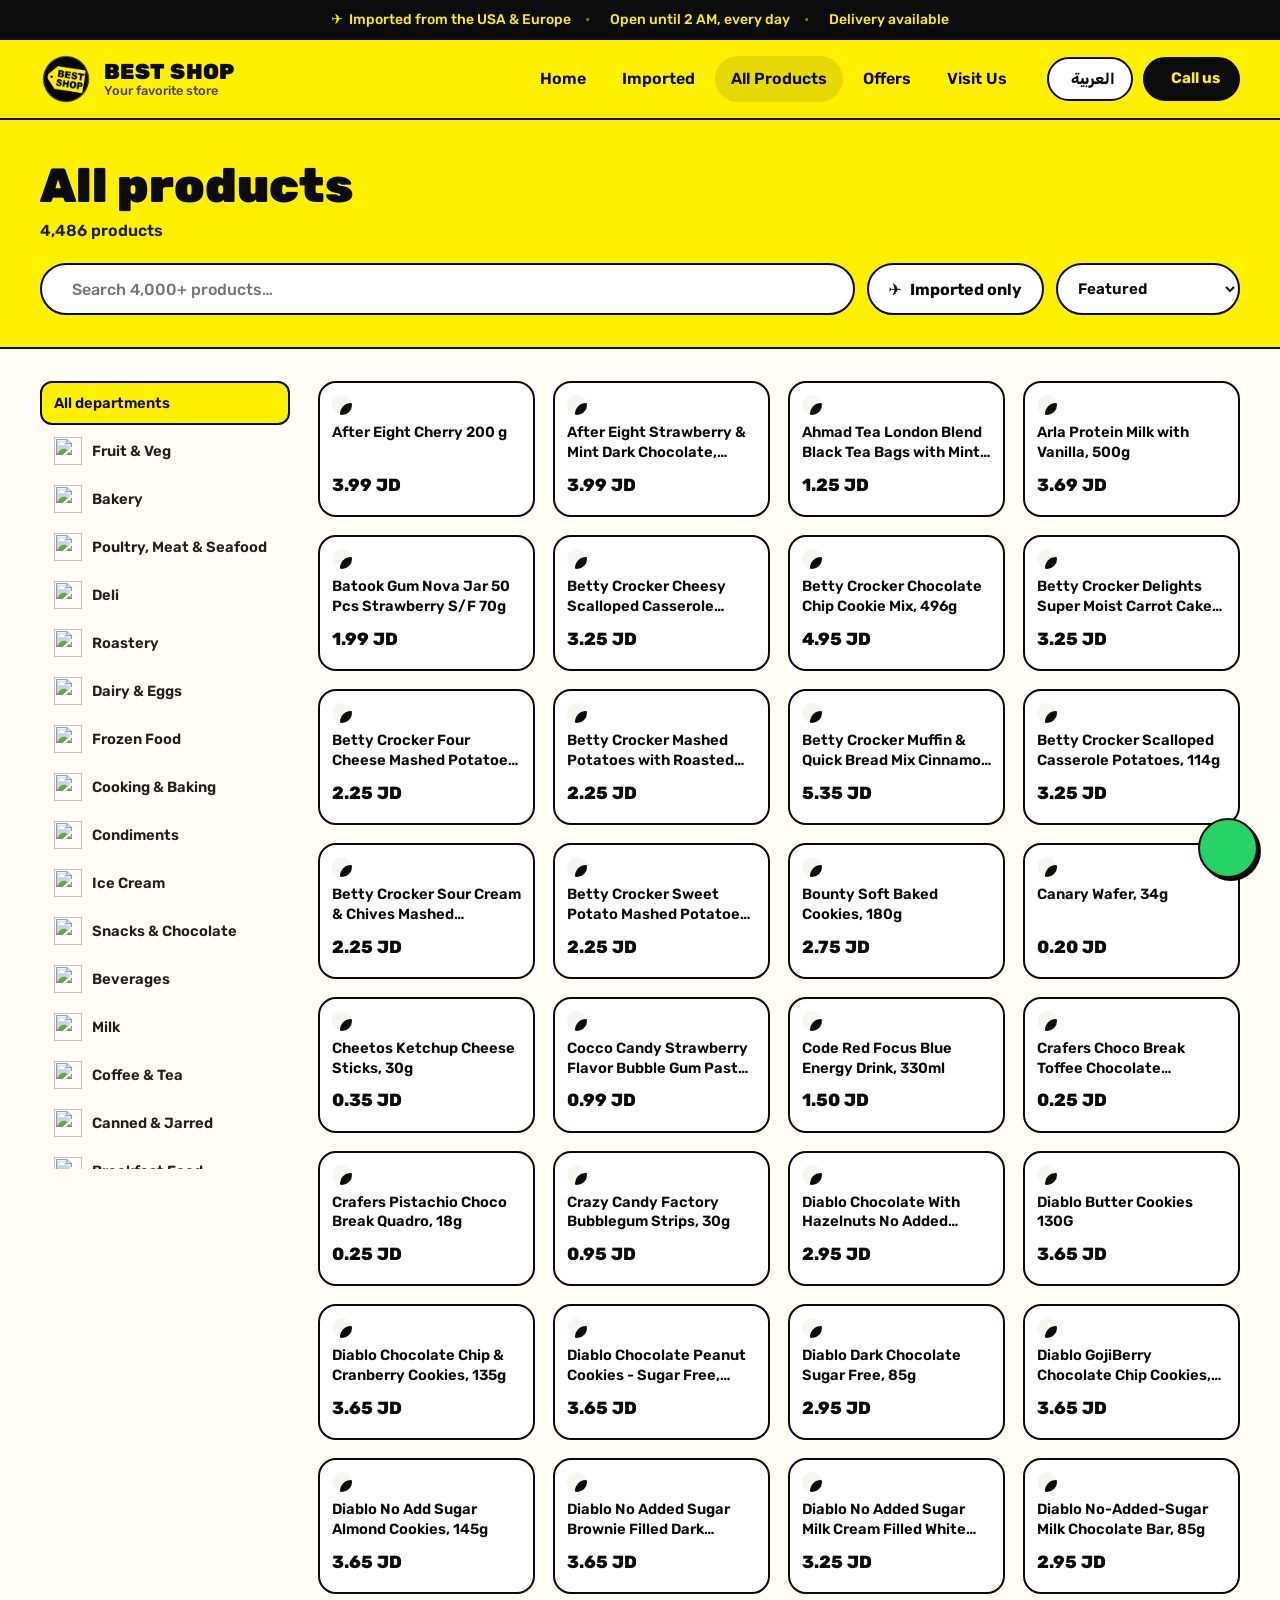
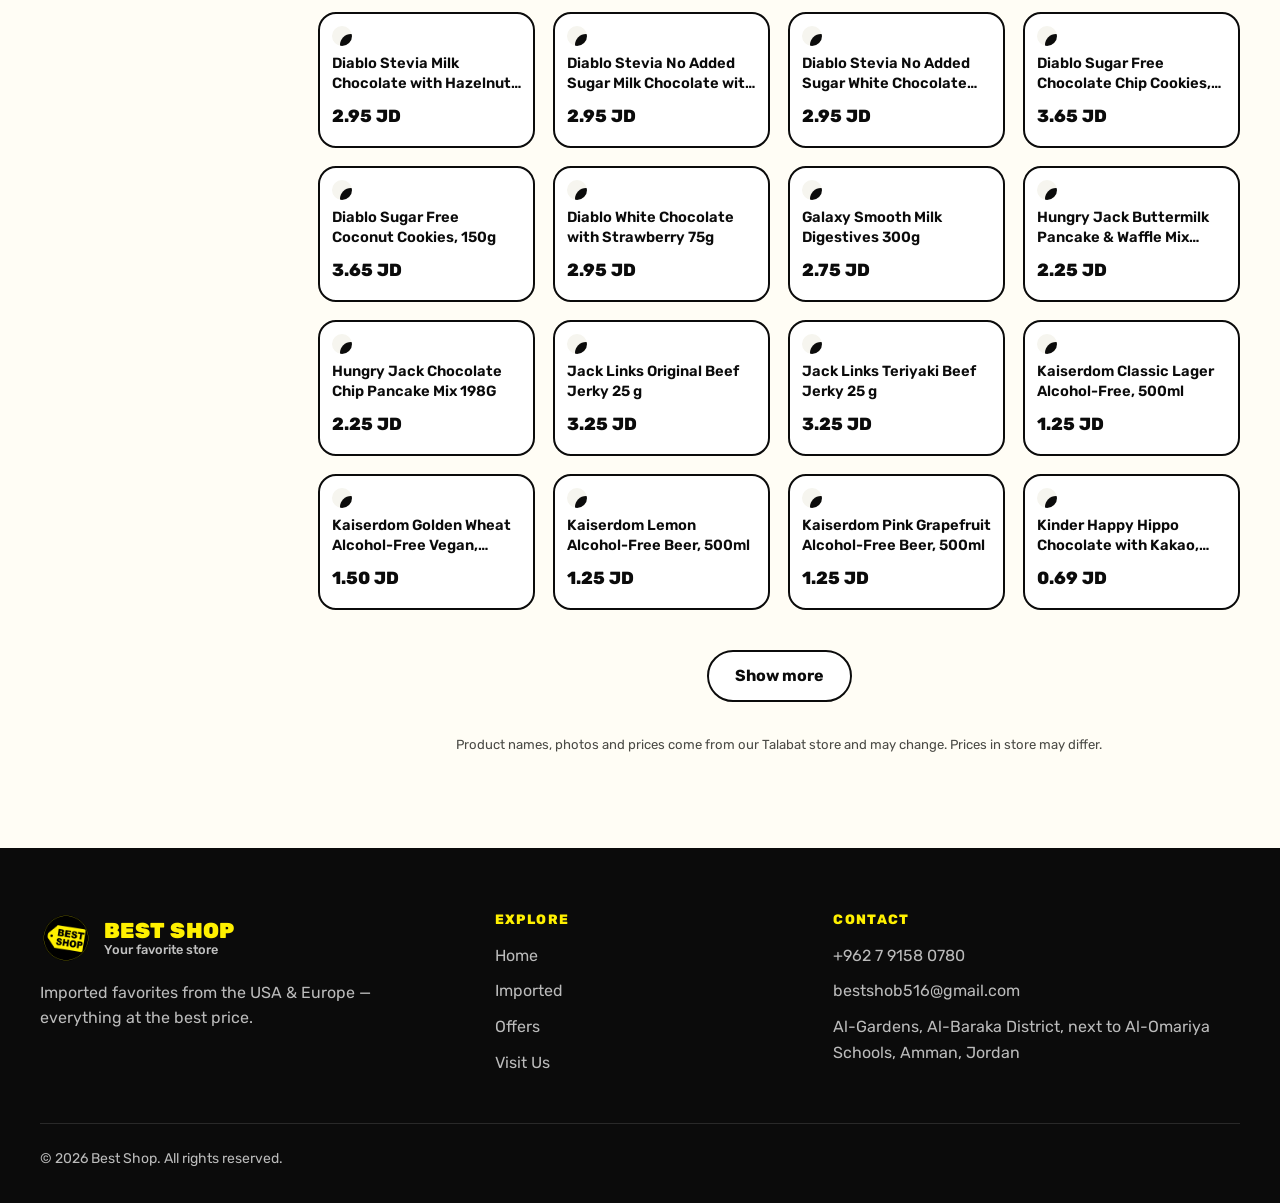
==== products.html @ 1b96378e "Add product catalog from Talabat and feature imported products - Crisp redrawn logo in exact brand y" ====
<!doctype html>
<html lang="en" dir="ltr">
<head>
  <meta charset="utf-8">
  <meta name="viewport" content="width=device-width, initial-scale=1">
  <title>All Products — Best Shop, Al-Gardens, Amman</title>
  <meta name="description" content="Browse 4,000+ products at Best Shop supermarket, including imported favorites from the USA and Europe. Order on WhatsApp or Talabat.">
  <meta name="theme-color" content="#fff000">
  <link rel="icon" href="img/favicon.png" type="image/png">
  <link rel="apple-touch-icon" href="img/apple-touch-icon.png">
  <link rel="preconnect" href="https://fonts.googleapis.com">
  <link rel="preconnect" href="https://fonts.gstatic.com" crossorigin>
  <link rel="preconnect" href="https://talabat.dhmedia.io">
  <link href="https://fonts.googleapis.com/css2?family=Rubik:wght@400;500;600;700;800;900&display=swap" rel="stylesheet">
  <link rel="stylesheet" href="styles.css">
</head>
<body data-page="products">
  <a class="skip-link" href="#main" data-i18n="skip">Skip to content</a>

  <div class="topbar">
    <div class="container topbar__inner">
      <a href="products.html?imported=1"><span aria-hidden="true">✈️</span><span data-i18n="top.imports">Imported from the USA & Europe</span></a>
      <span class="topbar__sep" aria-hidden="true">•</span>
      <span><i data-lucide="clock" aria-hidden="true"></i><span data-i18n="top.hours">Open until 2 AM, every day</span></span>
      <span class="topbar__sep hide-sm" aria-hidden="true">•</span>
      <span class="hide-sm"><i data-lucide="truck" aria-hidden="true"></i><span data-i18n="top.delivery">Delivery available</span></span>
    </div>
  </div>

  <header class="header" id="top">
    <div class="container header__inner">
      <a href="index.html" class="brand" aria-label="Best Shop — home">
        <img class="brand__logo" src="img/logo-512.png" alt="" width="52" height="52">
        <span class="brand__text">
          <span class="brand__name" data-site="name">Best Shop</span>
          <span class="brand__tag" data-site="tagline">Your favorite store</span>
        </span>
      </a>
      <nav class="nav" id="nav" aria-label="Main">
        <a href="index.html" data-i18n="nav.home">Home</a>
        <a href="products.html?imported=1" data-i18n="nav.imports">Imported</a>
        <a href="products.html" data-i18n="nav.products" aria-current="page">All Products</a>
        <a href="index.html#offers" data-i18n="nav.offers">Offers</a>
        <a href="index.html#visit" data-i18n="nav.visit">Visit Us</a>
      </nav>
      <div class="header__actions">
        <button class="lang-toggle" id="langToggle" type="button" aria-label="Switch language">
          <i data-lucide="globe" aria-hidden="true"></i><span>العربية</span>
        </button>
        <a class="btn btn--dark btn--sm header__call" data-link="phone" href="#" aria-label="Call Best Shop">
          <i data-lucide="phone" aria-hidden="true"></i><span data-i18n="cta.call">Call us</span>
        </a>
        <button class="menu-toggle" id="menuToggle" type="button" aria-expanded="false" aria-controls="nav" aria-label="Menu">
          <i data-lucide="menu" aria-hidden="true"></i>
        </button>
      </div>
    </div>
  </header>

  <main id="main">
    <section class="shop-hero">
      <div class="container">
        <h1 data-i18n="shop.title">All products</h1>
        <p><span id="resultCount">—</span></p>
        <div class="shop-tools">
          <label class="search">
            <i data-lucide="search" aria-hidden="true"></i>
            <span class="sr-only" data-i18n="shop.searchLabel">Search products</span>
            <input id="search" type="search" autocomplete="off" data-i18n-placeholder="shop.search" placeholder="Search 4,000+ products…">
          </label>
          <button class="toggle-imp" id="importedToggle" type="button" aria-pressed="false">
            <span aria-hidden="true">✈️</span><span data-i18n="shop.importedOnly">Imported only</span>
          </button>
          <label class="sort">
            <span class="sr-only" data-i18n="shop.sortLabel">Sort by</span>
            <select id="sort">
              <option value="featured" data-i18n="shop.sortFeatured">Featured</option>
              <option value="price-asc" data-i18n="shop.sortLow">Price: low to high</option>
              <option value="price-desc" data-i18n="shop.sortHigh">Price: high to low</option>
              <option value="name" data-i18n="shop.sortName">Name A–Z</option>
            </select>
          </label>
        </div>
      </div>
    </section>

    <section class="shop">
      <div class="container shop__inner">
        <aside class="shop__cats" aria-label="Departments">
          <div class="cat-chips" id="catChips"></div>
        </aside>
        <div class="shop__results">
          <div class="sub-chips" id="subChips"></div>
          <div class="product-grid" id="productGrid" aria-live="polite"></div>
          <p class="empty" id="emptyState" hidden data-i18n="shop.empty">No products match your search.</p>
          <p class="center-cta"><button class="btn btn--outline" id="loadMore" type="button" hidden data-i18n="shop.more">Show more</button></p>
          <p class="note" data-i18n="shop.note">Product names, photos and prices come from our Talabat store and may change. Prices in store may differ.</p>
        </div>
      </div>
    </section>
  </main>

  <footer class="footer">
    <div class="container footer__inner">
      <div class="footer__brand">
        <a href="index.html" class="brand brand--light">
          <img class="brand__logo" src="img/logo-512.png" alt="" width="52" height="52">
          <span class="brand__text"><span class="brand__name" data-site="name">Best Shop</span><span class="brand__tag" data-site="tagline">Your favorite store</span></span>
        </a>
        <p data-i18n="footer.tag">Imported favorites from the USA & Europe — everything at the best price.</p>
      </div>
      <nav class="footer__col" aria-label="Footer">
        <h3 data-i18n="footer.explore">Explore</h3>
        <a href="index.html" data-i18n="nav.home">Home</a>
        <a href="products.html?imported=1" data-i18n="nav.imports">Imported</a>
        <a href="index.html#offers" data-i18n="nav.offers">Offers</a>
        <a href="index.html#visit" data-i18n="nav.visit">Visit Us</a>
      </nav>
      <div class="footer__col">
        <h3 data-i18n="footer.contact">Contact</h3>
        <a data-link="phone" href="#" dir="ltr" data-site="phone"></a>
        <a data-link="email" href="#" data-site="email" class="break"></a>
        <span data-site="address"></span>
      </div>
      <p class="footer__copy">© <span id="year"></span> <span data-site="name">Best Shop</span>. <span data-i18n="footer.rights">All rights reserved.</span></p>
    </div>
  </footer>

  <a class="wa-float" data-link="whatsapp" href="#" target="_blank" rel="noopener" aria-label="WhatsApp">
    <i data-lucide="message-circle" aria-hidden="true"></i>
  </a>

  <dialog class="viewer" id="viewer" aria-label="Details">
    <button class="viewer__close" type="button" data-close aria-label="Close"><i data-lucide="x" aria-hidden="true"></i></button>
    <div class="viewer__body" id="viewerBody"></div>
  </dialog>

  <script src="https://cdn.jsdelivr.net/npm/lucide@0.460.0/dist/umd/lucide.min.js"></script>
  <script src="config.js"></script>
  <script src="script.js"></script>
  <script src="products.js"></script>
</body>
</html>
---- styles.css ----
/* ============ Design tokens (from the Best Shop logo) ============ */
:root {
  --yellow: #fff000;
  --yellow-600: #e0d200;
  --yellow-100: #fff7b8;
  --yellow-50: #fffbe0;
  --black: #0b0b0b;
  --ink-800: #1f1f1d;
  --ink-600: #4a4a45;
  --paper: #fffdf5;
  --white: #ffffff;
  --line-soft: #ebe6cf;
  --wa: #25d366;
  --talabat: #ff5a00;

  --radius-sm: 10px;
  --radius: 18px;
  --radius-lg: 28px;
  --border: 2px solid var(--black);
  --hard-shadow: 5px 5px 0 var(--black);
  --hard-shadow-sm: 3px 3px 0 var(--black);

  --font: "Rubik", system-ui, -apple-system, "Segoe UI", Tahoma, sans-serif;
  --header-h: 80px;
  --ease: cubic-bezier(.2, .7, .2, 1);
}

/* ============ Base ============ */
*, *::before, *::after { box-sizing: border-box; }
html { scroll-behavior: smooth; scroll-padding-top: calc(var(--header-h) + 12px); }
body {
  margin: 0; font-family: var(--font); font-size: 16px; line-height: 1.6;
  color: var(--ink-800); background: var(--paper); -webkit-font-smoothing: antialiased;
}
h1, h2, h3 { color: var(--black); line-height: 1.1; margin: 0 0 .5em; font-weight: 800; }
html[lang="ar"] h1, html[lang="ar"] h2, html[lang="ar"] h3 { line-height: 1.3; }
p { margin: 0 0 1em; }
a { color: inherit; text-decoration: none; }
img { display: block; max-width: 100%; }
svg.lucide, .brand-icon { width: 1.25em; height: 1.25em; flex-shrink: 0; stroke-width: 2.2; }
.break { overflow-wrap: anywhere; }
.container { width: min(1200px, 100% - 32px); margin-inline: auto; }
.sr-only { position: absolute; width: 1px; height: 1px; padding: 0; margin: -1px; overflow: hidden; clip: rect(0 0 0 0); white-space: nowrap; border: 0; }

.skip-link {
  position: absolute; inset-inline-start: 16px; top: -60px; z-index: 100;
  background: var(--black); color: var(--yellow); padding: 10px 16px; border-radius: var(--radius-sm); font-weight: 700;
}
.skip-link:focus { top: 12px; }
:focus-visible { outline: 3px solid var(--black); outline-offset: 3px; border-radius: 6px; }
.section--dark :focus-visible, .footer :focus-visible, .topbar :focus-visible { outline-color: var(--yellow); }

/* ============ Buttons ============ */
.btn {
  display: inline-flex; align-items: center; justify-content: center; gap: .55em;
  min-height: 52px; padding: 0 26px; border-radius: 999px; border: var(--border);
  font: 700 1rem/1 var(--font); cursor: pointer; white-space: nowrap;
  transition: transform .18s var(--ease), box-shadow .18s var(--ease), background-color .18s;
}
.btn:hover { transform: translate(-2px, -2px); box-shadow: var(--hard-shadow-sm); }
.btn:active { transform: none; box-shadow: none; }
.btn--sm { min-height: 44px; padding: 0 18px; font-size: .95rem; }
.btn--dark { background: var(--black); color: var(--yellow); }
.btn--outline { background: var(--white); color: var(--black); }
.btn--yellow { background: var(--yellow); color: var(--black); border-color: var(--yellow); }
.btn--yellow:hover { box-shadow: 3px 3px 0 var(--white); }

/* ============ Top bar ============ */
.topbar { background: var(--black); color: var(--yellow); font-size: .875rem; font-weight: 500; }
.topbar__inner { display: flex; align-items: center; justify-content: center; gap: 14px; min-height: 40px; flex-wrap: wrap; }
.topbar__inner > span, .topbar__inner > a { display: inline-flex; align-items: center; gap: 6px; }
.topbar svg.lucide { width: 15px; height: 15px; }
.topbar a:hover { text-decoration: underline; }
.topbar__sep { opacity: .5; }

/* ============ Header ============ */
.header {
  position: sticky; top: 0; z-index: 50; height: var(--header-h);
  background: var(--yellow); border-bottom: var(--border);
}
.header__inner { height: 100%; display: flex; align-items: center; gap: 24px; }
.brand { display: flex; align-items: center; gap: 12px; color: var(--black); }
.brand__logo { width: 52px; height: 52px; }
.brand__text { display: flex; flex-direction: column; line-height: 1.1; }
.brand__name { white-space: nowrap; font-weight: 900; font-size: 1.35rem; text-transform: uppercase; letter-spacing: .02em; }
html[lang="ar"] .brand__name { letter-spacing: 0; }
.brand__tag { font-size: .8rem; font-weight: 500; opacity: .75; }
.brand--light { color: var(--white); }
.nav { display: flex; gap: 4px; margin-inline-start: auto; }
.nav a { padding: 10px 16px; border-radius: 999px; font-weight: 600; color: var(--black); transition: background-color .18s; }
.nav a:hover { background: rgba(11, 11, 11, .08); }
.header__actions { display: flex; align-items: center; gap: 10px; }
.lang-toggle, .menu-toggle {
  display: inline-flex; align-items: center; gap: 6px; min-height: 44px; padding: 0 16px;
  border: var(--border); background: var(--white); color: var(--black);
  border-radius: 999px; font: 700 .95rem var(--font); cursor: pointer; transition: transform .18s var(--ease), box-shadow .18s var(--ease);
}
.lang-toggle:hover, .menu-toggle:hover { transform: translate(-2px, -2px); box-shadow: var(--hard-shadow-sm); }
.menu-toggle { display: none; width: 44px; padding: 0; justify-content: center; }

/* ============ Hero ============ */
.hero { position: relative; overflow: hidden; background: var(--yellow); border-bottom: var(--border); }
.hero::before {
  content: ""; position: absolute; inset: 0; pointer-events: none; opacity: .1;
  background-image: radial-gradient(var(--black) 1.2px, transparent 1.2px);
  background-size: 22px 22px;
}
.hero__inner { position: relative; display: grid; grid-template-columns: 1.15fr 1fr; gap: 40px; align-items: center; padding-block: 64px 80px; }
.status {
  display: inline-flex; align-items: center; gap: 10px;
  padding: 8px 16px 8px 12px; border-radius: 999px; background: var(--white);
  border: var(--border); font-size: .9rem; font-weight: 600; color: var(--black);
}
.status__dot { width: 10px; height: 10px; border-radius: 50%; background: var(--ink-600); }
.status.is-open .status__dot { background: #16a34a; box-shadow: 0 0 0 4px rgba(22, 163, 74, .2); animation: pulse 2s infinite; }
.status.is-closed .status__dot { background: #dc2626; }
@keyframes pulse { 50% { box-shadow: 0 0 0 7px rgba(22, 163, 74, 0); } }
.hero h1 { font-size: clamp(2.6rem, 6vw, 4.75rem); font-weight: 900; letter-spacing: -.03em; }
html[lang="ar"] .hero h1 { letter-spacing: 0; }
.hl {
  display: inline-block; background: var(--black); color: var(--yellow);
  padding: 0 .22em .04em; border-radius: 14px; transform: rotate(-1.5deg);
}
.lead { font-size: 1.2rem; color: var(--ink-800); max-width: 32em; margin-bottom: 30px; }
.hero__cta { display: flex; flex-wrap: wrap; gap: 12px; }
.hero__facts { display: flex; flex-wrap: wrap; gap: 14px 28px; list-style: none; padding: 0; margin: 40px 0 0; }
.hero__facts li { display: flex; align-items: center; gap: 12px; }
.hero__facts li > svg.lucide {
  width: 46px; height: 46px; padding: 11px; border-radius: 50%; background: var(--black); color: var(--yellow);
}
.hero__facts div { display: flex; flex-direction: column; line-height: 1.25; }
.hero__facts strong { font-size: 1.1rem; font-weight: 800; color: var(--black); }
.hero__facts span { font-size: .875rem; color: var(--ink-800); }

.hero__visual { position: relative; aspect-ratio: 1; max-width: 480px; width: 100%; justify-self: center; }
.hero__ring {
  position: absolute; inset: 2%; border-radius: 50%; border: 3px dashed var(--black); opacity: .35;
  animation: spin 40s linear infinite;
}
@keyframes spin { to { transform: rotate(360deg); } }
.hero__logo {
  position: absolute; inset: 6%; width: 88%; height: 88%;
  filter: drop-shadow(8px 10px 0 rgba(0, 0, 0, .18));
}
.chip {
  position: absolute; display: inline-flex; align-items: center; gap: 8px;
  padding: 10px 16px; border-radius: 999px; background: var(--white); border: var(--border);
  box-shadow: var(--hard-shadow-sm); font-weight: 700; font-size: .95rem; color: var(--black);
  white-space: nowrap; animation: float 6s ease-in-out infinite;
}
.chip svg.lucide { width: 20px; height: 20px; }
.chip--1 { top: 6%;  inset-inline-start: -4%; }
.chip--2 { top: 30%; inset-inline-end: -6%; animation-delay: -1.5s; }
.chip--3 { bottom: 22%; inset-inline-start: -8%; animation-delay: -3s; }
.chip--4 { bottom: 4%; inset-inline-end: 4%; animation-delay: -4.5s; }
@keyframes float { 50% { transform: translateY(-10px); } }

/* ============ Marquee ============ */
.marquee { background: var(--black); color: var(--yellow); overflow: hidden; border-bottom: var(--border); }
.marquee__track {
  display: flex; width: max-content; gap: 0; padding-block: 16px;
  font-weight: 800; font-size: 1.15rem; text-transform: uppercase; letter-spacing: .04em;
  animation: marquee 35s linear infinite;
}
html[lang="ar"] .marquee__track { letter-spacing: 0; animation-name: marquee-rtl; }
.marquee__track span { display: inline-flex; align-items: center; gap: 28px; padding-inline-end: 28px; }
.marquee__track span::after { content: "★"; font-size: .9em; }
@keyframes marquee { to { transform: translateX(-50%); } }
@keyframes marquee-rtl { to { transform: translateX(50%); } }

/* ============ Sections ============ */
.section { padding-block: 96px; }
.section--soft { background: var(--yellow-50); border-top: var(--border); }
.section--dark { background: var(--black); color: rgba(255, 255, 255, .8); }
.section--dark h2 { color: var(--white); }
.section--features { padding-block: 72px; }
.section__head { text-align: center; max-width: 660px; margin: 0 auto 48px; }
.section__head h2 { font-size: clamp(2rem, 4vw, 2.9rem); font-weight: 900; letter-spacing: -.02em; }
html[lang="ar"] .section__head h2 { letter-spacing: 0; }
.section__head p { color: var(--ink-600); font-size: 1.05rem; }
.section--dark .section__head p { color: rgba(255, 255, 255, .7); }
.eyebrow {
  display: inline-block; margin-bottom: 14px; padding: 6px 14px; border-radius: 999px;
  background: var(--yellow); color: var(--black); border: var(--border);
  font-size: .8rem; font-weight: 800; text-transform: uppercase; letter-spacing: .08em;
}
html[lang="ar"] .eyebrow { letter-spacing: 0; font-size: .9rem; }
.eyebrow--yellow { border-color: var(--yellow); }

/* ============ Features ============ */
.features__grid { display: grid; grid-template-columns: repeat(4, 1fr); gap: 20px; }
.feature {
  padding: 28px 24px; border-radius: var(--radius); background: var(--white); border: var(--border);
  transition: transform .2s var(--ease), box-shadow .2s var(--ease);
}
.feature:hover { transform: translate(-3px, -3px); box-shadow: var(--hard-shadow); }
.feature__icon {
  width: 56px; height: 56px; display: grid; place-items: center; margin-bottom: 18px;
  border-radius: 16px; background: var(--yellow); border: var(--border); color: var(--black);
}
.feature__icon svg.lucide { width: 28px; height: 28px; }
.feature h3 { font-size: 1.15rem; margin-bottom: .35em; }
.feature p { font-size: .95rem; color: var(--ink-600); margin: 0; }

/* ============ Order ============ */
.order {
  display: grid; grid-template-columns: 1.1fr 1fr; gap: 48px; align-items: center;
  padding: 56px; border-radius: var(--radius-lg); background: var(--yellow); border: var(--border);
  box-shadow: 8px 8px 0 var(--black);
}
.order__text h2 { font-size: clamp(2rem, 4vw, 2.8rem); font-weight: 900; }
.order__text p { font-size: 1.1rem; }
.steps { list-style: none; padding: 0; margin: 24px 0 0; display: grid; gap: 12px; }
.steps li { display: flex; align-items: center; gap: 14px; font-weight: 700; color: var(--black); }
.steps__n {
  width: 34px; height: 34px; flex-shrink: 0; border-radius: 50%; display: grid; place-items: center;
  background: var(--black); color: var(--yellow); font-weight: 900;
}
.order__cards { display: grid; gap: 14px; }
.order-card {
  display: flex; align-items: center; gap: 16px; padding: 18px 20px; min-height: 80px;
  border-radius: var(--radius); background: var(--white); border: var(--border);
  transition: transform .18s var(--ease), box-shadow .18s var(--ease);
}
.order-card:hover { transform: translate(-3px, -3px); box-shadow: var(--hard-shadow); }
.order-card__icon {
  width: 48px; height: 48px; flex-shrink: 0; border-radius: 50%; display: grid; place-items: center;
  background: var(--wa); color: var(--white);
}
.order-card__icon--wa { background: var(--wa); }
.order-card__icon--talabat { background: var(--talabat); }
.order-card__icon--call { background: var(--black); color: var(--yellow); }
.order-card__body { flex: 1; display: flex; flex-direction: column; line-height: 1.3; min-width: 0; }
.order-card__body strong { font-size: 1.05rem; color: var(--black); }
.order-card__body span { font-size: .9rem; color: var(--ink-600); }
html[dir="rtl"] .order-card__body span[dir="ltr"] { text-align: end; }
.order-card__arrow { width: 22px; height: 22px; color: var(--black); }
html[dir="rtl"] .order-card__arrow { transform: scaleX(-1); }

/* ============ Visit ============ */
.visit { display: grid; grid-template-columns: 1fr 1.15fr; gap: 24px; align-items: stretch; }
.visit__card {
  padding: 32px; border-radius: var(--radius-lg); background: var(--white);
  border: var(--border); display: flex; flex-direction: column; gap: 22px;
}
.info-row { display: flex; gap: 16px; align-items: flex-start; }
.info-row__icon {
  width: 46px; height: 46px; flex-shrink: 0; display: grid; place-items: center;
  border-radius: 50%; background: var(--yellow); border: var(--border); color: var(--black);
}
.info-row__icon svg.lucide { width: 22px; height: 22px; }
.info-row h3 { font-size: .8rem; text-transform: uppercase; letter-spacing: .08em; color: var(--ink-600); margin-bottom: .3em; font-weight: 700; }
html[lang="ar"] .info-row h3 { letter-spacing: 0; font-size: .9rem; }
.info-row p { margin: 0; font-weight: 600; color: var(--black); font-size: 1.02rem; }
.info-row a { text-decoration: underline; text-decoration-color: var(--yellow-600); text-decoration-thickness: 3px; text-underline-offset: 3px; }
.info-row a:hover { text-decoration-color: var(--black); }
.grow { flex: 1; }
.hours { width: 100%; border-collapse: collapse; font-size: .95rem; }
.hours td { padding: 7px 0; border-bottom: 1px dashed var(--line-soft); }
.hours td:last-child { text-align: end; font-weight: 600; color: var(--black); font-variant-numeric: tabular-nums; }
html[dir="rtl"] .hours td:last-child { text-align: left; }
.hours tr.is-today td { font-weight: 800; color: var(--black); background: var(--yellow-100); }
.hours tr.is-today td:first-child { padding-inline-start: 8px; border-start-start-radius: 6px; border-end-start-radius: 6px; }
.hours tr.is-today td:last-child { padding-inline-end: 8px; border-start-end-radius: 6px; border-end-end-radius: 6px; }
.hours tr:last-child td { border-bottom: 0; }
.visit__actions { display: flex; flex-wrap: wrap; gap: 12px; margin-top: auto; }
.visit__map { min-height: 460px; border-radius: var(--radius-lg); overflow: hidden; border: var(--border); background: var(--yellow-100); }
.visit__map iframe { width: 100%; height: 100%; min-height: 460px; border: 0; display: block; }

/* ============ Footer ============ */
.footer { background: var(--black); color: rgba(255, 255, 255, .72); padding-block: 64px 32px; }
.footer__inner { display: grid; grid-template-columns: 1.4fr 1fr 1.4fr; gap: 32px 48px; }
.footer__brand p { margin: 16px 0 20px; }
.footer .brand__name { color: var(--yellow); }
.footer .brand__tag { color: var(--white); }
.footer__col { display: flex; flex-direction: column; gap: 10px; }
.footer__col h3 { color: var(--yellow); font-size: .85rem; text-transform: uppercase; letter-spacing: .1em; margin-bottom: 6px; }
html[lang="ar"] .footer__col h3 { letter-spacing: 0; font-size: .95rem; }
.footer__col a:hover { color: var(--yellow); }
html[dir="rtl"] .footer__col a[dir="ltr"] { text-align: right; }
.social { display: flex; gap: 10px; }
.social a {
  width: 44px; height: 44px; display: grid; place-items: center; border-radius: 50%;
  border: 2px solid rgba(255, 255, 255, .25); color: var(--white); transition: .18s;
}
.social a:hover { background: var(--yellow); border-color: var(--yellow); color: var(--black); }
.social svg { width: 20px; height: 20px; }
.footer__copy {
  grid-column: 1 / -1; margin: 16px 0 0; padding-top: 24px;
  border-top: 1px solid rgba(255, 255, 255, .12); font-size: .875rem;
}

/* ============ WhatsApp float ============ */
.wa-float {
  position: fixed; bottom: 22px; inset-inline-end: 22px; z-index: 60;
  width: 60px; height: 60px; border-radius: 50%; display: grid; place-items: center;
  background: var(--wa); color: var(--white); border: var(--border); box-shadow: var(--hard-shadow-sm);
  transition: transform .18s var(--ease);
}
.wa-float:hover { transform: scale(1.08); }
.wa-float svg.lucide { width: 28px; height: 28px; }

/* ============ Hero badges ============ */
.hero__badges { display: flex; flex-wrap: wrap; gap: 10px; margin-bottom: 22px; }
.import-pill {
  display: inline-flex; align-items: center; gap: 8px; padding: 8px 16px; border-radius: 999px;
  background: var(--black); color: var(--yellow); border: var(--border); font-size: .9rem; font-weight: 700;
  transition: transform .18s var(--ease), box-shadow .18s var(--ease);
}
.import-pill:hover { transform: translate(-2px, -2px); box-shadow: 3px 3px 0 var(--white); }
html[dir="rtl"] .flip-rtl { transform: scaleX(-1); }

/* ============ Imported specialty (airmail stripes) ============ */
.section--imports { position: relative; background: var(--white); padding-block: 104px 96px; }
.section--imports::before, .section--imports::after {
  content: ""; position: absolute; inset-inline: 0; height: 12px;
  background: repeating-linear-gradient(-45deg, #d62828 0 16px, var(--white) 16px 26px, #1d4ed8 26px 42px, var(--white) 42px 52px);
}
.section--imports::before { top: 0; }
.section--imports::after { bottom: 0; }
.imports__head { display: grid; grid-template-columns: 1fr auto; gap: 32px; align-items: end; margin-bottom: 40px; }
.imports__head h2 { font-size: clamp(2.1rem, 4.4vw, 3.3rem); font-weight: 900; letter-spacing: -.02em; }
html[lang="ar"] .imports__head h2 { letter-spacing: 0; }
.imports__head p { font-size: 1.1rem; color: var(--ink-600); max-width: 40em; margin: 0; }
.imports__stat {
  display: flex; flex-direction: column; align-items: center; justify-content: center; text-align: center;
  width: 170px; height: 170px; border-radius: 50%; background: var(--yellow); border: var(--border);
  box-shadow: var(--hard-shadow); transform: rotate(-6deg); padding: 16px;
}
.imports__stat strong { font-size: 3.2rem; font-weight: 900; line-height: 1; color: var(--black); }
.imports__stat span { font-size: .85rem; font-weight: 700; line-height: 1.25; color: var(--black); }
.eyebrow--dark { background: var(--black); color: var(--yellow); }
.center-cta { text-align: center; margin: 40px 0 0; }

/* ============ Product cards ============ */
.product-grid { display: grid; grid-template-columns: repeat(auto-fill, minmax(190px, 1fr)); gap: 18px; }
.product-grid--home { grid-template-columns: repeat(5, 1fr); }
.product { min-width: 0; }
.product__open {
  width: 100%; height: 100%; display: flex; flex-direction: column; gap: 8px; padding: 12px 12px 16px;
  text-align: start; background: var(--white); border: var(--border); border-radius: var(--radius);
  font: inherit; color: inherit; cursor: pointer;
  transition: transform .18s var(--ease), box-shadow .18s var(--ease);
}
.product__open:hover { transform: translate(-3px, -3px); box-shadow: var(--hard-shadow); }
.product__media { position: relative; display: block; aspect-ratio: 1; border-radius: 12px; overflow: hidden; background: #f6f5ef; }
.product__media img { width: 100%; height: 100%; object-fit: contain; mix-blend-mode: multiply; }
.product__name {
  font-weight: 600; font-size: .92rem; line-height: 1.35; color: var(--black);
  display: -webkit-box; -webkit-line-clamp: 2; -webkit-box-orient: vertical; overflow: hidden; min-height: 2.7em;
}
.product__price { display: flex; align-items: baseline; gap: 8px; flex-wrap: wrap; margin-top: auto; }
.product__price strong { font-size: 1.1rem; font-weight: 800; color: var(--black); }
.product__price s { font-size: .82rem; color: var(--ink-600); }
.badge {
  position: absolute; top: 8px; display: inline-flex; align-items: center; gap: 4px;
  padding: 4px 9px; border-radius: 999px; font-size: .72rem; font-weight: 800; line-height: 1.2;
}
.badge--imp { inset-inline-start: 8px; background: var(--black); color: var(--yellow); }
.badge--sale { inset-inline-end: 8px; background: #dc2626; color: var(--white); }

/* ============ Departments ============ */
.dept-grid { display: grid; grid-template-columns: repeat(auto-fill, minmax(150px, 1fr)); gap: 16px; }
.dept {
  display: flex; flex-direction: column; align-items: center; text-align: center; gap: 8px; padding: 18px 12px;
  background: var(--white); border: var(--border); border-radius: var(--radius);
  transition: transform .18s var(--ease), box-shadow .18s var(--ease), background-color .18s;
}
.dept:hover { transform: translate(-3px, -3px); box-shadow: var(--hard-shadow); background: var(--yellow-50); }
.dept__img { width: 88px; height: 88px; border-radius: 50%; background: var(--yellow); display: grid; place-items: center; overflow: hidden; }
.dept__img img { width: 80%; height: 80%; object-fit: contain; }
.dept__name { font-weight: 700; color: var(--black); line-height: 1.25; font-size: .95rem; }
.dept__count { font-size: .8rem; color: var(--ink-600); }

/* ============ Offer posters ============ */
.poster-grid { display: grid; grid-template-columns: repeat(4, 1fr); gap: 20px; }
.poster {
  display: flex; flex-direction: column; padding: 0; overflow: hidden; cursor: pointer; text-align: start;
  background: #161616; border: 2px solid #2a2a2a; border-radius: var(--radius); color: var(--white); font: inherit;
  transition: transform .2s var(--ease), border-color .2s;
}
.poster:hover { transform: translateY(-4px); border-color: var(--yellow); }
.poster img { width: 100%; aspect-ratio: 2 / 3; object-fit: cover; }
.poster__cap { display: flex; justify-content: space-between; align-items: center; gap: 10px; padding: 14px 16px; font-weight: 600; font-size: .95rem; }
.poster__cap strong { color: var(--yellow); font-size: 1.15rem; font-weight: 900; white-space: nowrap; }

/* ============ Viewer (dialog) ============ */
.viewer {
  width: min(920px, calc(100% - 24px)); max-height: calc(100dvh - 24px); padding: 0; border: var(--border);
  border-radius: var(--radius-lg); background: var(--white); color: var(--ink-800); box-shadow: 8px 8px 0 var(--black);
}
.viewer::backdrop { background: rgba(0, 0, 0, .7); }
.viewer__close {
  position: sticky; top: 12px; float: inline-end; margin: 12px; z-index: 2; width: 44px; height: 44px;
  display: grid; place-items: center; border-radius: 50%; border: var(--border); background: var(--yellow); color: var(--black); cursor: pointer;
}
.viewer__body { padding: 0 28px 28px; clear: both; }
.pd { display: grid; grid-template-columns: 1fr 1.1fr; gap: 28px; align-items: start; }
.pd__media { position: relative; border-radius: var(--radius); background: #f6f5ef; aspect-ratio: 1; overflow: hidden; }
.pd__media img { width: 100%; height: 100%; object-fit: contain; mix-blend-mode: multiply; }
.pd__cat { display: inline-block; font-size: .8rem; font-weight: 700; color: var(--ink-600); text-transform: uppercase; letter-spacing: .06em; margin-bottom: 8px; }
.pd h2 { font-size: 1.5rem; }
.pd__imp { display: inline-flex; gap: 6px; padding: 6px 12px; border-radius: 999px; background: var(--black); color: var(--yellow); font-weight: 700; font-size: .85rem; }
.pd__price { display: flex; align-items: center; gap: 12px; flex-wrap: wrap; margin: 8px 0 16px; }
.pd__price strong { font-size: 2rem; font-weight: 900; color: var(--black); }
.pd__price s { color: var(--ink-600); }
.pd__price .badge { position: static; }
.pd__desc { padding-inline-start: 20px; margin: 0 0 20px; color: var(--ink-600); font-size: .92rem; display: grid; gap: 6px; }
.pd__actions { display: flex; flex-wrap: wrap; gap: 10px; }
.btn--wa { background: var(--wa); color: var(--white); }
.poster-view { margin: 0; display: grid; gap: 16px; justify-items: center; }
.poster-view img { max-height: 72dvh; width: auto; border-radius: var(--radius); }
.poster-view figcaption { display: flex; flex-wrap: wrap; align-items: center; justify-content: center; gap: 14px; font-size: 1.1rem; }
.poster-view figcaption span { font-weight: 900; font-size: 1.4rem; }

/* ============ Products page ============ */
.shop-hero { background: var(--yellow); border-bottom: var(--border); padding-block: 40px 32px; }
.shop-hero h1 { font-size: clamp(2rem, 4.5vw, 3rem); font-weight: 900; margin-bottom: .1em; }
.shop-hero p { font-weight: 600; margin-bottom: 20px; }
.shop-tools { display: flex; flex-wrap: wrap; gap: 12px; align-items: center; }
.search {
  flex: 1 1 320px; display: flex; align-items: center; gap: 10px; min-height: 52px; padding: 0 18px;
  background: var(--white); border: var(--border); border-radius: 999px;
}
.search input { flex: 1; min-width: 0; border: 0; outline: 0; background: none; font: 500 1rem var(--font); color: var(--black); }
.search:focus-within { box-shadow: var(--hard-shadow-sm); }
.toggle-imp {
  display: inline-flex; align-items: center; justify-content: center; gap: 8px; min-height: 52px; padding: 0 20px; cursor: pointer;
  background: var(--white); color: var(--black); border: var(--border); border-radius: 999px; font: 700 1rem var(--font);
}
.toggle-imp.is-active { background: var(--black); color: var(--yellow); }
.sort select {
  min-height: 52px; padding: 0 16px; border: var(--border); border-radius: 999px; background: var(--white);
  font: 600 .95rem var(--font); color: var(--black); cursor: pointer;
}
.shop { padding-block: 32px 80px; }
.shop__inner { display: grid; grid-template-columns: 250px 1fr; gap: 28px; align-items: start; }
.shop__results { min-width: 0; }
.shop__cats { position: sticky; top: calc(var(--header-h) + 16px); max-height: calc(100dvh - var(--header-h) - 32px); overflow-y: auto; }
.cat-chips { display: flex; flex-direction: column; gap: 4px; }
.chip-btn {
  display: flex; align-items: center; gap: 10px; width: 100%; min-height: 44px; padding: 6px 12px; text-align: start;
  background: none; border: 2px solid transparent; border-radius: 12px; font: 600 .92rem var(--font); color: var(--ink-800); cursor: pointer;
}
.chip-btn img { width: 28px; height: 28px; object-fit: contain; flex-shrink: 0; }
.chip-btn:hover { background: var(--yellow-50); }
.chip-btn.is-active { background: var(--yellow); border-color: var(--black); color: var(--black); }
.sub-chips { display: flex; flex-wrap: wrap; gap: 8px; margin-bottom: 18px; }
.sub-chips:empty { display: none; }
.sub-btn {
  min-height: 40px; padding: 0 16px; border-radius: 999px; border: var(--border); background: var(--white);
  font: 600 .88rem var(--font); color: var(--black); cursor: pointer;
}
.sub-btn.is-active { background: var(--black); color: var(--yellow); }
.empty { text-align: center; padding: 48px 0; font-weight: 600; }
.note { font-size: .82rem; color: var(--ink-600); text-align: center; margin-top: 32px; }
.nav a[aria-current="page"] { background: rgba(11, 11, 11, .1); }

@media (max-width: 1100px) {
  .product-grid--home { grid-template-columns: repeat(4, 1fr); }
  .poster-grid { grid-template-columns: repeat(2, 1fr); }
}
@media (max-width: 900px) {
  .imports__head { grid-template-columns: 1fr; }
  .imports__stat { width: 140px; height: 140px; }
  .imports__stat strong { font-size: 2.6rem; }
  .product-grid--home { grid-template-columns: repeat(3, 1fr); }
  .shop__inner { grid-template-columns: 1fr; }
  .shop__cats { position: static; max-height: none; overflow-x: auto; margin-inline: -16px; padding-inline: 16px; }
  .cat-chips { flex-direction: row; width: max-content; }
  .chip-btn { width: auto; white-space: nowrap; border-color: var(--line-soft); background: var(--white); border-radius: 999px; }
  .pd { grid-template-columns: 1fr; }
}
@media (max-width: 600px) {
  .product-grid, .product-grid--home { grid-template-columns: repeat(2, 1fr); gap: 10px; }
  .product__open { padding: 8px 8px 12px; }
  .product__name { font-size: .85rem; }
  .poster-grid { gap: 12px; }
  .poster__cap { flex-direction: column; align-items: flex-start; padding: 10px 12px; font-size: .85rem; }
  .dept-grid { grid-template-columns: repeat(3, 1fr); gap: 10px; }
  .dept { padding: 12px 6px; }
  .dept__img { width: 64px; height: 64px; }
  .dept__name { font-size: .8rem; }
  .viewer__body { padding: 0 16px 20px; }
  .toggle-imp, .sort { flex: 1 1 auto; }
  .sort select { width: 100%; }
  .section--tight { padding-block: 48px; }
}

/* ============ Reveal on scroll ============ */
.reveal { opacity: 0; transform: translateY(18px); transition: opacity .5s var(--ease), transform .5s var(--ease); }
.reveal.is-visible { opacity: 1; transform: none; }

/* ============ Responsive ============ */
@media (max-width: 1100px) {
  .features__grid { grid-template-columns: repeat(2, 1fr); }
  .order { grid-template-columns: 1fr; padding: 40px; }
}
@media (max-width: 900px) {
  .menu-toggle { display: inline-flex; }
  .header__call span { display: none; }
  .header__call { padding: 0; width: 44px; }
  .header__actions { margin-inline-start: auto; }
  .brand__tag { display: none; }
  .nav {
    position: absolute; top: var(--header-h); inset-inline: 0; margin: 0;
    flex-direction: column; gap: 4px; padding: 12px 16px 20px;
    background: var(--yellow); border-bottom: var(--border);
    transform: translateY(-8px); opacity: 0; visibility: hidden; transition: .2s var(--ease);
  }
  .nav.is-open { transform: none; opacity: 1; visibility: visible; }
  .nav a { padding: 14px 16px; font-size: 1.05rem; }
  .hero__inner { grid-template-columns: 1fr; padding-block: 40px 64px; gap: 24px; }
  .hero__visual { max-width: 360px; order: -1; }
  .visit { grid-template-columns: 1fr; }
  .footer__inner { grid-template-columns: 1fr 1fr; }
  .footer__brand { grid-column: 1 / -1; }
}
@media (max-width: 600px) {
  :root { --header-h: 68px; }
  .section { padding-block: 64px; }
  .hide-sm, .topbar__sep { display: none !important; }
  .topbar__inner { gap: 4px 14px; padding-block: 6px; }
  .brand__logo { width: 44px; height: 44px; }
  .brand__name { font-size: 1.15rem; }
  .lang-toggle svg { display: none; }
  .lang-toggle { padding: 0 12px; }
  .hero__cta .btn { flex: 1 1 100%; }
  .hero__visual { max-width: 290px; }
  .chip { padding: 7px 12px; font-size: .8rem; }
  .chip svg.lucide { width: 16px; height: 16px; }
  .chip--1 { inset-inline-start: -8%; }
  .chip--2 { inset-inline-end: -10%; }
  .chip--3 { inset-inline-start: -10%; }
  .features__grid { grid-template-columns: 1fr; }
  .order { padding: 28px 20px; box-shadow: 5px 5px 0 var(--black); }
  .visit__card { padding: 22px; }
  .visit__map, .visit__map iframe { min-height: 340px; }
  .footer__inner { grid-template-columns: 1fr; }
}
@media (max-width: 420px) {
  .header .brand__text { display: none; }
  .header .brand__logo { width: 50px; height: 50px; }
}
@media (prefers-reduced-motion: reduce) {
  *, *::before, *::after { animation: none !important; transition: none !important; }
  html { scroll-behavior: auto; }
  .reveal { opacity: 1; transform: none; }
}
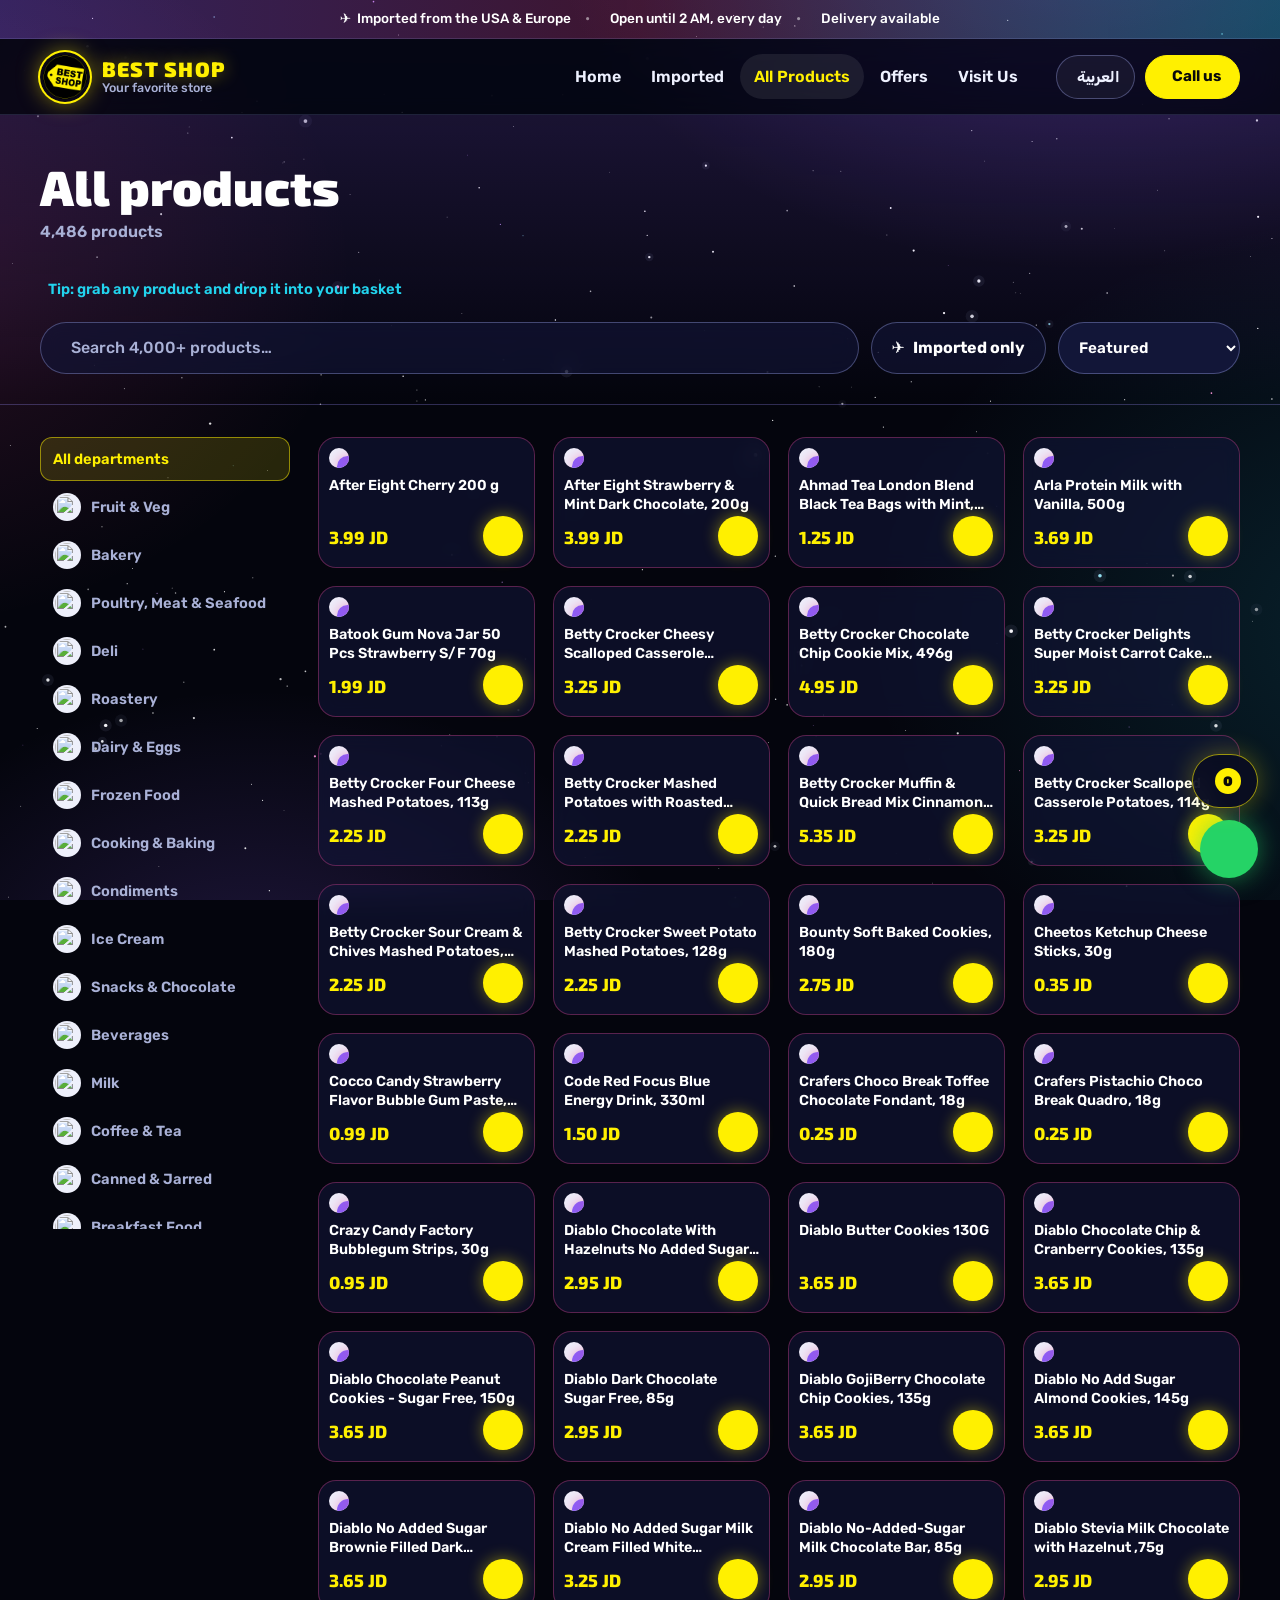
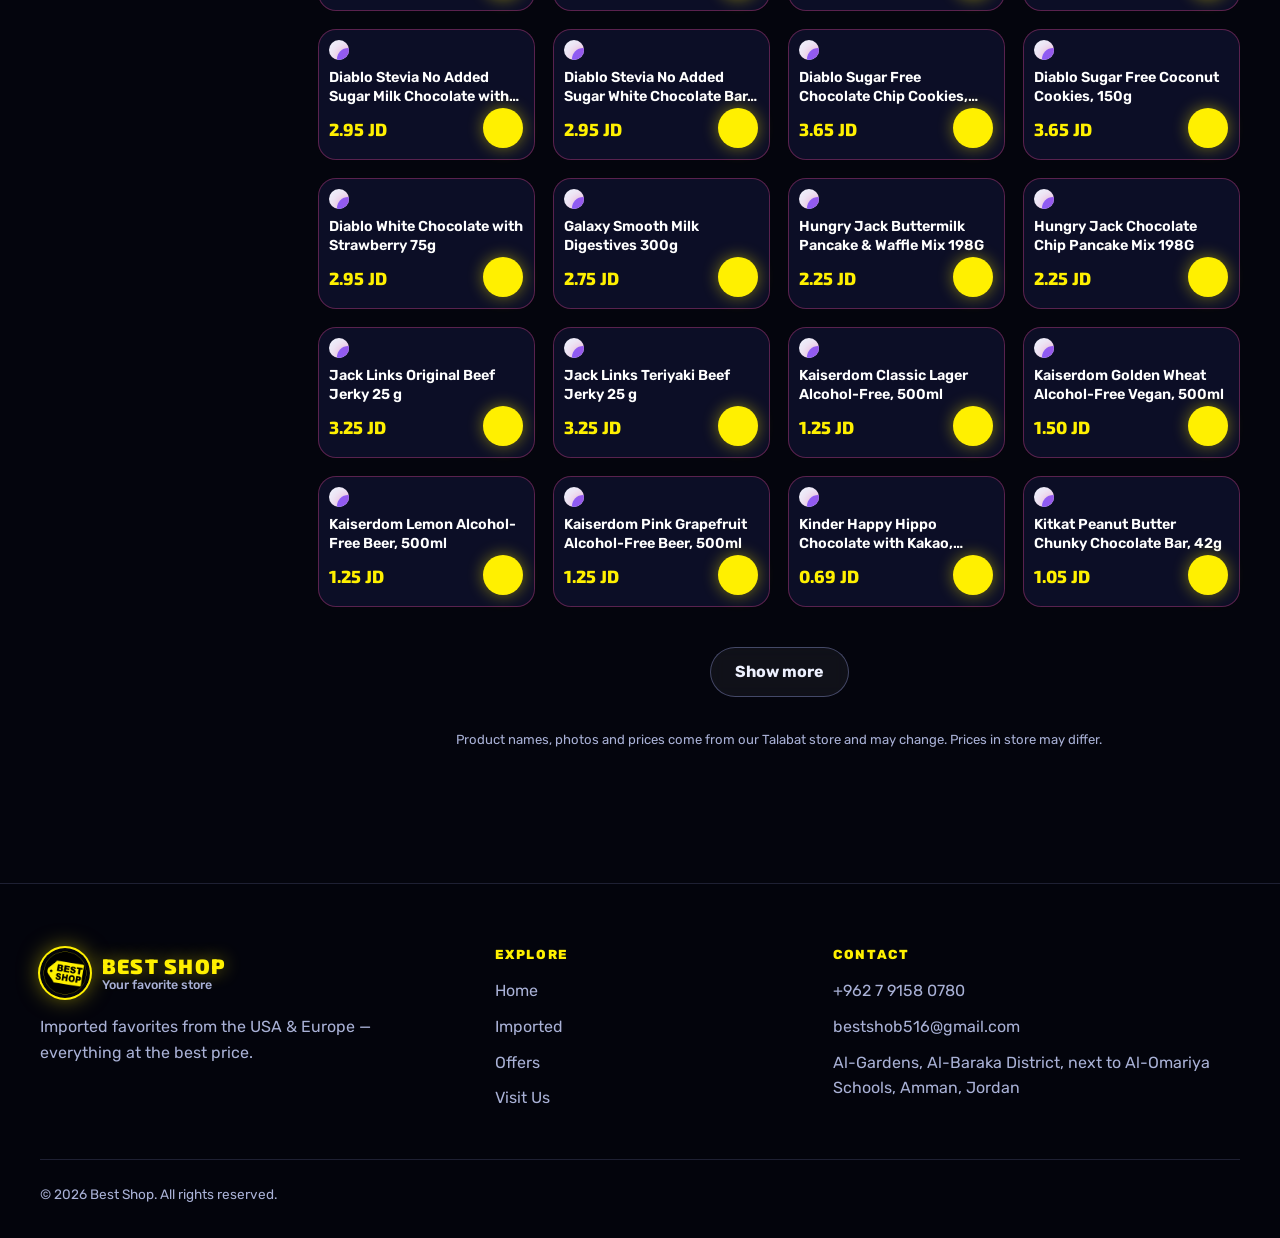
==== commit e14a1463: "Space theme with drag-to-basket product flights - Deep-space design: star field with parallax, shoot" ====
--- a/products.html
+++ b/products.html
@@ -5,13 +5,13 @@
   <meta name="viewport" content="width=device-width, initial-scale=1">
   <title>All Products — Best Shop, Al-Gardens, Amman</title>
   <meta name="description" content="Browse 4,000+ products at Best Shop supermarket, including imported favorites from the USA and Europe. Order on WhatsApp or Talabat.">
-  <meta name="theme-color" content="#fff000">
+  <meta name="theme-color" content="#04050d">
   <link rel="icon" href="img/favicon.png" type="image/png">
   <link rel="apple-touch-icon" href="img/apple-touch-icon.png">
   <link rel="preconnect" href="https://fonts.googleapis.com">
   <link rel="preconnect" href="https://fonts.gstatic.com" crossorigin>
   <link rel="preconnect" href="https://talabat.dhmedia.io">
-  <link href="https://fonts.googleapis.com/css2?family=Rubik:wght@400;500;600;700;800;900&display=swap" rel="stylesheet">
+  <link href="https://fonts.googleapis.com/css2?family=Exo+2:wght@600;700;800;900&family=Rubik:wght@400;500;600;700;800;900&display=swap" rel="stylesheet">
   <link rel="stylesheet" href="styles.css">
 </head>
 <body data-page="products">
@@ -62,6 +62,7 @@
       <div class="container">
         <h1 data-i18n="shop.title">All products</h1>
         <p><span id="resultCount">—</span></p>
+        <p class="drag-hint"><i data-lucide="hand" aria-hidden="true"></i><span data-i18n="imp.drag">Tip: grab any product and drop it into your basket</span></p>
         <div class="shop-tools">
           <label class="search">
             <i data-lucide="search" aria-hidden="true"></i>
@@ -138,6 +139,7 @@
   <script src="https://cdn.jsdelivr.net/npm/lucide@0.460.0/dist/umd/lucide.min.js"></script>
   <script src="config.js"></script>
   <script src="script.js"></script>
+  <script src="space.js"></script>
   <script src="products.js"></script>
 </body>
 </html>
--- a/styles.css
+++ b/styles.css
@@ -1,500 +1,633 @@
-/* ============ Design tokens (from the Best Shop logo) ============ */
+/* =====================================================================
+   BEST SHOP — "Deep Space" theme
+   Brand yellow (#FFF000) is the star/sun accent on a deep-space canvas.
+   ===================================================================== */
 :root {
+  --space-0: #04050d;
+  --space-1: #0a0d22;
+  --space-2: #121638;
+  --glass: rgba(18, 22, 56, .62);
+  --glass-hi: rgba(28, 33, 80, .75);
+  --glass-soft: rgba(255, 255, 255, .05);
+  --stroke: rgba(170, 180, 255, .16);
+  --stroke-hi: rgba(170, 180, 255, .34);
+  --text: #eef1ff;
+  --muted: #a9b1d6;
   --yellow: #fff000;
-  --yellow-600: #e0d200;
-  --yellow-100: #fff7b8;
-  --yellow-50: #fffbe0;
-  --black: #0b0b0b;
-  --ink-800: #1f1f1d;
-  --ink-600: #4a4a45;
-  --paper: #fffdf5;
-  --white: #ffffff;
-  --line-soft: #ebe6cf;
+  --yellow-soft: rgba(255, 240, 0, .14);
+  --violet: #8b5cf6;
+  --magenta: #ec4899;
+  --cyan: #22d3ee;
+  --green: #34d399;
+  --red: #f87171;
   --wa: #25d366;
   --talabat: #ff5a00;
+  --photo-bg: #eef0fb;
 
   --radius-sm: 10px;
   --radius: 18px;
   --radius-lg: 28px;
-  --border: 2px solid var(--black);
-  --hard-shadow: 5px 5px 0 var(--black);
-  --hard-shadow-sm: 3px 3px 0 var(--black);
 
   --font: "Rubik", system-ui, -apple-system, "Segoe UI", Tahoma, sans-serif;
-  --header-h: 80px;
+  --font-display: "Exo 2", "Rubik", system-ui, sans-serif;
+  --header-h: 76px;
   --ease: cubic-bezier(.2, .7, .2, 1);
+  color-scheme: dark;
 }
 
 /* ============ Base ============ */
 *, *::before, *::after { box-sizing: border-box; }
-html { scroll-behavior: smooth; scroll-padding-top: calc(var(--header-h) + 12px); }
+html { scroll-behavior: smooth; scroll-padding-top: calc(var(--header-h) + 12px); background: var(--space-0); }
 body {
-  margin: 0; font-family: var(--font); font-size: 16px; line-height: 1.6;
-  color: var(--ink-800); background: var(--paper); -webkit-font-smoothing: antialiased;
-}
-h1, h2, h3 { color: var(--black); line-height: 1.1; margin: 0 0 .5em; font-weight: 800; }
-html[lang="ar"] h1, html[lang="ar"] h2, html[lang="ar"] h3 { line-height: 1.3; }
+  margin: 0; font-family: var(--font); font-size: 16px; line-height: 1.6; color: var(--text);
+  background:
+    radial-gradient(900px 600px at 85% -10%, rgba(139, 92, 246, .28), transparent 60%),
+    radial-gradient(800px 600px at -10% 30%, rgba(236, 72, 153, .16), transparent 60%),
+    radial-gradient(900px 700px at 110% 70%, rgba(34, 211, 238, .14), transparent 60%),
+    radial-gradient(700px 500px at 20% 110%, rgba(139, 92, 246, .2), transparent 60%),
+    var(--space-0);
+  background-attachment: fixed;
+  -webkit-font-smoothing: antialiased;
+  overflow-x: hidden;
+}
+h1, h2, h3 { font-family: var(--font-display); color: #fff; line-height: 1.1; margin: 0 0 .5em; font-weight: 800; }
+html[lang="ar"] h1, html[lang="ar"] h2, html[lang="ar"] h3 { font-family: var(--font); line-height: 1.3; }
 p { margin: 0 0 1em; }
 a { color: inherit; text-decoration: none; }
 img { display: block; max-width: 100%; }
+button, a { cursor: pointer; -webkit-tap-highlight-color: transparent; }
 svg.lucide, .brand-icon { width: 1.25em; height: 1.25em; flex-shrink: 0; stroke-width: 2.2; }
 .break { overflow-wrap: anywhere; }
-.container { width: min(1200px, 100% - 32px); margin-inline: auto; }
+.container { position: relative; width: min(1200px, 100% - 32px); margin-inline: auto; }
 .sr-only { position: absolute; width: 1px; height: 1px; padding: 0; margin: -1px; overflow: hidden; clip: rect(0 0 0 0); white-space: nowrap; border: 0; }
+main, .topbar, .header, .footer { position: relative; z-index: 1; }
+.header { z-index: 50; }
 
 .skip-link {
   position: absolute; inset-inline-start: 16px; top: -60px; z-index: 100;
-  background: var(--black); color: var(--yellow); padding: 10px 16px; border-radius: var(--radius-sm); font-weight: 700;
+  background: var(--yellow); color: #000; padding: 10px 16px; border-radius: var(--radius-sm); font-weight: 700;
 }
 .skip-link:focus { top: 12px; }
-:focus-visible { outline: 3px solid var(--black); outline-offset: 3px; border-radius: 6px; }
-.section--dark :focus-visible, .footer :focus-visible, .topbar :focus-visible { outline-color: var(--yellow); }
+:focus-visible { outline: 3px solid var(--yellow); outline-offset: 3px; border-radius: 8px; }
+
+/* Space canvases (added by space.js) */
+.space-bg, .space-fx { position: fixed; inset: 0; width: 100%; height: 100%; pointer-events: none; }
+.space-bg { z-index: 0; }
+.space-fx { z-index: 95; }
 
 /* ============ Buttons ============ */
 .btn {
-  display: inline-flex; align-items: center; justify-content: center; gap: .55em;
-  min-height: 52px; padding: 0 26px; border-radius: 999px; border: var(--border);
-  font: 700 1rem/1 var(--font); cursor: pointer; white-space: nowrap;
-  transition: transform .18s var(--ease), box-shadow .18s var(--ease), background-color .18s;
-}
-.btn:hover { transform: translate(-2px, -2px); box-shadow: var(--hard-shadow-sm); }
-.btn:active { transform: none; box-shadow: none; }
+  position: relative; display: inline-flex; align-items: center; justify-content: center; gap: .55em;
+  min-height: 50px; padding: 0 24px; border-radius: 999px; border: 1px solid var(--stroke-hi);
+  font: 700 1rem/1 var(--font); white-space: nowrap; color: var(--text); background: var(--glass-soft);
+  backdrop-filter: blur(8px); -webkit-backdrop-filter: blur(8px);
+  transition: transform .18s var(--ease), box-shadow .25s var(--ease), background-color .2s, border-color .2s;
+}
+.btn:hover { transform: translateY(-2px); }
+.btn:active { transform: scale(.98); }
 .btn--sm { min-height: 44px; padding: 0 18px; font-size: .95rem; }
-.btn--dark { background: var(--black); color: var(--yellow); }
-.btn--outline { background: var(--white); color: var(--black); }
-.btn--yellow { background: var(--yellow); color: var(--black); border-color: var(--yellow); }
-.btn--yellow:hover { box-shadow: 3px 3px 0 var(--white); }
+.btn--dark { background: var(--yellow); color: #0a0a0a; border-color: var(--yellow); }
+.btn--dark:hover { box-shadow: 0 0 0 4px rgba(255, 240, 0, .18), 0 0 36px rgba(255, 240, 0, .55); }
+.btn--outline:hover { border-color: var(--cyan); box-shadow: 0 0 26px rgba(34, 211, 238, .35); }
+.btn--yellow { background: var(--yellow); color: #0a0a0a; border-color: var(--yellow); }
+.btn--yellow:hover { box-shadow: 0 0 36px rgba(255, 240, 0, .5); }
+.btn--wa { background: var(--wa); color: #03220f; border-color: var(--wa); }
+.btn--wa:hover { box-shadow: 0 0 30px rgba(37, 211, 102, .5); }
+.btn--block { width: 100%; }
+.btn[disabled] { opacity: .4; cursor: not-allowed; transform: none; box-shadow: none; }
 
 /* ============ Top bar ============ */
-.topbar { background: var(--black); color: var(--yellow); font-size: .875rem; font-weight: 500; }
-.topbar__inner { display: flex; align-items: center; justify-content: center; gap: 14px; min-height: 40px; flex-wrap: wrap; }
+.topbar {
+  background: linear-gradient(90deg, rgba(139, 92, 246, .35), rgba(236, 72, 153, .25), rgba(34, 211, 238, .3));
+  border-bottom: 1px solid var(--stroke); color: #fff; font-size: .85rem; font-weight: 500;
+}
+.topbar__inner { display: flex; align-items: center; justify-content: center; gap: 14px; min-height: 38px; flex-wrap: wrap; }
 .topbar__inner > span, .topbar__inner > a { display: inline-flex; align-items: center; gap: 6px; }
-.topbar svg.lucide { width: 15px; height: 15px; }
+.topbar svg.lucide { width: 15px; height: 15px; color: var(--yellow); }
 .topbar a:hover { text-decoration: underline; }
 .topbar__sep { opacity: .5; }
 
 /* ============ Header ============ */
 .header {
-  position: sticky; top: 0; z-index: 50; height: var(--header-h);
-  background: var(--yellow); border-bottom: var(--border);
+  position: sticky; top: 0; height: var(--header-h);
+  background: rgba(6, 8, 22, .7); border-bottom: 1px solid var(--stroke);
+  backdrop-filter: saturate(160%) blur(16px); -webkit-backdrop-filter: saturate(160%) blur(16px);
 }
 .header__inner { height: 100%; display: flex; align-items: center; gap: 24px; }
-.brand { display: flex; align-items: center; gap: 12px; color: var(--black); }
-.brand__logo { width: 52px; height: 52px; }
+.brand { display: flex; align-items: center; gap: 12px; color: #fff; }
+.brand__logo { width: 50px; height: 50px; border-radius: 50%; box-shadow: 0 0 0 2px var(--yellow), 0 0 22px rgba(255, 240, 0, .5); }
 .brand__text { display: flex; flex-direction: column; line-height: 1.1; }
-.brand__name { white-space: nowrap; font-weight: 900; font-size: 1.35rem; text-transform: uppercase; letter-spacing: .02em; }
-html[lang="ar"] .brand__name { letter-spacing: 0; }
-.brand__tag { font-size: .8rem; font-weight: 500; opacity: .75; }
-.brand--light { color: var(--white); }
-.nav { display: flex; gap: 4px; margin-inline-start: auto; }
-.nav a { padding: 10px 16px; border-radius: 999px; font-weight: 600; color: var(--black); transition: background-color .18s; }
-.nav a:hover { background: rgba(11, 11, 11, .08); }
+.brand__name { font-family: var(--font-display); white-space: nowrap; font-weight: 900; font-size: 1.3rem; text-transform: uppercase; letter-spacing: .06em; color: var(--yellow); text-shadow: 0 0 18px rgba(255, 240, 0, .45); }
+html[lang="ar"] .brand__name { font-family: var(--font); letter-spacing: 0; }
+.brand__tag { font-size: .78rem; font-weight: 500; color: var(--muted); }
+.nav { display: flex; gap: 2px; margin-inline-start: auto; }
+.nav a { padding: 10px 14px; border-radius: 999px; font-weight: 600; color: var(--text); transition: background-color .2s, color .2s; }
+.nav a:hover, .nav a[aria-current="page"] { background: rgba(255, 255, 255, .08); color: var(--yellow); }
 .header__actions { display: flex; align-items: center; gap: 10px; }
 .lang-toggle, .menu-toggle {
-  display: inline-flex; align-items: center; gap: 6px; min-height: 44px; padding: 0 16px;
-  border: var(--border); background: var(--white); color: var(--black);
-  border-radius: 999px; font: 700 .95rem var(--font); cursor: pointer; transition: transform .18s var(--ease), box-shadow .18s var(--ease);
-}
-.lang-toggle:hover, .menu-toggle:hover { transform: translate(-2px, -2px); box-shadow: var(--hard-shadow-sm); }
+  display: inline-flex; align-items: center; gap: 6px; min-height: 44px; padding: 0 14px;
+  border: 1px solid var(--stroke-hi); background: var(--glass-soft); color: var(--text);
+  border-radius: 999px; font: 700 .92rem var(--font); transition: border-color .2s, box-shadow .2s;
+}
+.lang-toggle:hover, .menu-toggle:hover { border-color: var(--cyan); box-shadow: 0 0 20px rgba(34, 211, 238, .3); }
 .menu-toggle { display: none; width: 44px; padding: 0; justify-content: center; }
 
 /* ============ Hero ============ */
-.hero { position: relative; overflow: hidden; background: var(--yellow); border-bottom: var(--border); }
-.hero::before {
-  content: ""; position: absolute; inset: 0; pointer-events: none; opacity: .1;
-  background-image: radial-gradient(var(--black) 1.2px, transparent 1.2px);
-  background-size: 22px 22px;
-}
-.hero__inner { position: relative; display: grid; grid-template-columns: 1.15fr 1fr; gap: 40px; align-items: center; padding-block: 64px 80px; }
+.hero { position: relative; overflow: hidden; }
+.hero__inner { display: grid; grid-template-columns: 1.1fr 1fr; gap: 40px; align-items: center; padding-block: 70px 90px; }
+.hero__badges { display: flex; flex-wrap: wrap; gap: 10px; margin-bottom: 24px; }
 .status {
-  display: inline-flex; align-items: center; gap: 10px;
-  padding: 8px 16px 8px 12px; border-radius: 999px; background: var(--white);
-  border: var(--border); font-size: .9rem; font-weight: 600; color: var(--black);
-}
-.status__dot { width: 10px; height: 10px; border-radius: 50%; background: var(--ink-600); }
-.status.is-open .status__dot { background: #16a34a; box-shadow: 0 0 0 4px rgba(22, 163, 74, .2); animation: pulse 2s infinite; }
-.status.is-closed .status__dot { background: #dc2626; }
-@keyframes pulse { 50% { box-shadow: 0 0 0 7px rgba(22, 163, 74, 0); } }
-.hero h1 { font-size: clamp(2.6rem, 6vw, 4.75rem); font-weight: 900; letter-spacing: -.03em; }
+  display: inline-flex; align-items: center; gap: 10px; padding: 8px 16px 8px 12px; border-radius: 999px;
+  background: var(--glass); border: 1px solid var(--stroke-hi); font-size: .88rem; font-weight: 600;
+  backdrop-filter: blur(8px); -webkit-backdrop-filter: blur(8px);
+}
+.status__dot { width: 10px; height: 10px; border-radius: 50%; background: var(--muted); }
+.status.is-open .status__dot { background: var(--green); box-shadow: 0 0 12px var(--green); animation: pulse 2s infinite; }
+.status.is-closed .status__dot { background: var(--red); box-shadow: 0 0 12px var(--red); }
+@keyframes pulse { 50% { box-shadow: 0 0 2px var(--green); } }
+.import-pill {
+  display: inline-flex; align-items: center; gap: 8px; padding: 8px 16px; border-radius: 999px;
+  background: linear-gradient(90deg, rgba(139, 92, 246, .45), rgba(236, 72, 153, .4));
+  border: 1px solid rgba(236, 72, 153, .5); font-size: .88rem; font-weight: 700; color: #fff;
+  transition: box-shadow .25s;
+}
+.import-pill:hover { box-shadow: 0 0 26px rgba(236, 72, 153, .5); }
+.hero h1 { font-size: clamp(2.7rem, 6.4vw, 5rem); font-weight: 900; letter-spacing: -.02em; text-shadow: 0 0 40px rgba(139, 92, 246, .45); }
 html[lang="ar"] .hero h1 { letter-spacing: 0; }
 .hl {
-  display: inline-block; background: var(--black); color: var(--yellow);
-  padding: 0 .22em .04em; border-radius: 14px; transform: rotate(-1.5deg);
-}
-.lead { font-size: 1.2rem; color: var(--ink-800); max-width: 32em; margin-bottom: 30px; }
+  display: inline-block; padding: 0 .1em;
+  background: linear-gradient(100deg, var(--yellow) 10%, #fffbc2 40%, var(--yellow) 70%);
+  background-size: 200% 100%; -webkit-background-clip: text; background-clip: text; color: transparent;
+  filter: drop-shadow(0 0 18px rgba(255, 240, 0, .45)); animation: shine 6s linear infinite;
+}
+@keyframes shine { to { background-position: -200% 0; } }
+.lead { font-size: 1.15rem; color: var(--muted); max-width: 33em; margin-bottom: 32px; }
 .hero__cta { display: flex; flex-wrap: wrap; gap: 12px; }
-.hero__facts { display: flex; flex-wrap: wrap; gap: 14px 28px; list-style: none; padding: 0; margin: 40px 0 0; }
+.hero__facts { display: flex; flex-wrap: wrap; gap: 14px 28px; list-style: none; padding: 0; margin: 44px 0 0; }
 .hero__facts li { display: flex; align-items: center; gap: 12px; }
 .hero__facts li > svg.lucide {
-  width: 46px; height: 46px; padding: 11px; border-radius: 50%; background: var(--black); color: var(--yellow);
+  width: 46px; height: 46px; padding: 11px; border-radius: 50%; color: var(--yellow);
+  background: var(--glass); border: 1px solid var(--stroke-hi);
 }
 .hero__facts div { display: flex; flex-direction: column; line-height: 1.25; }
-.hero__facts strong { font-size: 1.1rem; font-weight: 800; color: var(--black); }
-.hero__facts span { font-size: .875rem; color: var(--ink-800); }
-
-.hero__visual { position: relative; aspect-ratio: 1; max-width: 480px; width: 100%; justify-self: center; }
-.hero__ring {
-  position: absolute; inset: 2%; border-radius: 50%; border: 3px dashed var(--black); opacity: .35;
-  animation: spin 40s linear infinite;
-}
+.hero__facts strong { font-family: var(--font-display); font-size: 1.15rem; font-weight: 800; color: #fff; }
+.hero__facts span { font-size: .85rem; color: var(--muted); }
+
+/* The logo as a planet with orbit rings and satellites */
+.hero__visual { position: relative; aspect-ratio: 1; max-width: 500px; width: 100%; justify-self: center; }
+.hero__visual::before {
+  content: ""; position: absolute; inset: 14%; border-radius: 50%;
+  background: radial-gradient(circle, rgba(255, 240, 0, .35), rgba(236, 72, 153, .18) 45%, transparent 70%);
+  filter: blur(30px); animation: breathe 6s ease-in-out infinite;
+}
+@keyframes breathe { 50% { transform: scale(1.12); opacity: .75; } }
+.hero__ring { position: absolute; inset: 0; border-radius: 50%; border: 1px dashed rgba(170, 180, 255, .35); animation: spin 60s linear infinite; }
+.hero__ring::before, .hero__ring::after { content: ""; position: absolute; border-radius: 50%; }
+.hero__ring::before { inset: 9%; border: 1px solid rgba(34, 211, 238, .25); }
+.hero__ring::after { top: -6px; left: 50%; width: 12px; height: 12px; margin-left: -6px; background: var(--cyan); box-shadow: 0 0 18px var(--cyan); }
 @keyframes spin { to { transform: rotate(360deg); } }
 .hero__logo {
-  position: absolute; inset: 6%; width: 88%; height: 88%;
-  filter: drop-shadow(8px 10px 0 rgba(0, 0, 0, .18));
+  position: absolute; inset: 17%; width: 66%; height: 66%; border-radius: 50%;
+  box-shadow: 0 0 0 3px var(--yellow), 0 0 60px rgba(255, 240, 0, .55), 0 0 140px rgba(236, 72, 153, .35);
+  animation: float 7s ease-in-out infinite;
 }
 .chip {
-  position: absolute; display: inline-flex; align-items: center; gap: 8px;
-  padding: 10px 16px; border-radius: 999px; background: var(--white); border: var(--border);
-  box-shadow: var(--hard-shadow-sm); font-weight: 700; font-size: .95rem; color: var(--black);
-  white-space: nowrap; animation: float 6s ease-in-out infinite;
-}
-.chip svg.lucide { width: 20px; height: 20px; }
-.chip--1 { top: 6%;  inset-inline-start: -4%; }
+  position: absolute; display: inline-flex; align-items: center; gap: 8px; padding: 9px 15px; border-radius: 999px;
+  background: var(--glass-hi); border: 1px solid var(--stroke-hi); font-weight: 700; font-size: .9rem; color: #fff;
+  backdrop-filter: blur(10px); -webkit-backdrop-filter: blur(10px); white-space: nowrap;
+  box-shadow: 0 10px 30px -10px rgba(0, 0, 0, .7); animation: float 6s ease-in-out infinite;
+}
+.chip svg.lucide { width: 19px; height: 19px; color: var(--yellow); }
+.chip--1 { top: 4%; inset-inline-start: -2%; border-color: rgba(236, 72, 153, .6); box-shadow: 0 0 24px rgba(236, 72, 153, .35); }
 .chip--2 { top: 30%; inset-inline-end: -6%; animation-delay: -1.5s; }
 .chip--3 { bottom: 22%; inset-inline-start: -8%; animation-delay: -3s; }
 .chip--4 { bottom: 4%; inset-inline-end: 4%; animation-delay: -4.5s; }
-@keyframes float { 50% { transform: translateY(-10px); } }
+@keyframes float { 50% { transform: translateY(-12px); } }
 
 /* ============ Marquee ============ */
-.marquee { background: var(--black); color: var(--yellow); overflow: hidden; border-bottom: var(--border); }
+.marquee {
+  position: relative; z-index: 1; overflow: hidden;
+  border-block: 1px solid var(--stroke); background: rgba(6, 8, 22, .55);
+  -webkit-mask-image: linear-gradient(90deg, transparent, #000 10%, #000 90%, transparent);
+          mask-image: linear-gradient(90deg, transparent, #000 10%, #000 90%, transparent);
+}
 .marquee__track {
-  display: flex; width: max-content; gap: 0; padding-block: 16px;
-  font-weight: 800; font-size: 1.15rem; text-transform: uppercase; letter-spacing: .04em;
-  animation: marquee 35s linear infinite;
-}
-html[lang="ar"] .marquee__track { letter-spacing: 0; animation-name: marquee-rtl; }
+  display: flex; width: max-content; padding-block: 16px;
+  font-family: var(--font-display); font-weight: 800; font-size: 1.1rem; text-transform: uppercase; letter-spacing: .08em;
+  color: var(--yellow); text-shadow: 0 0 16px rgba(255, 240, 0, .4);
+  animation: marquee 40s linear infinite;
+}
+html[lang="ar"] .marquee__track { font-family: var(--font); letter-spacing: 0; animation-name: marquee-rtl; }
 .marquee__track span { display: inline-flex; align-items: center; gap: 28px; padding-inline-end: 28px; }
-.marquee__track span::after { content: "★"; font-size: .9em; }
+.marquee__track span::after { content: "✦"; color: var(--magenta); text-shadow: 0 0 12px var(--magenta); }
 @keyframes marquee { to { transform: translateX(-50%); } }
 @keyframes marquee-rtl { to { transform: translateX(50%); } }
 
 /* ============ Sections ============ */
-.section { padding-block: 96px; }
-.section--soft { background: var(--yellow-50); border-top: var(--border); }
-.section--dark { background: var(--black); color: rgba(255, 255, 255, .8); }
-.section--dark h2 { color: var(--white); }
-.section--features { padding-block: 72px; }
-.section__head { text-align: center; max-width: 660px; margin: 0 auto 48px; }
-.section__head h2 { font-size: clamp(2rem, 4vw, 2.9rem); font-weight: 900; letter-spacing: -.02em; }
-html[lang="ar"] .section__head h2 { letter-spacing: 0; }
-.section__head p { color: var(--ink-600); font-size: 1.05rem; }
-.section--dark .section__head p { color: rgba(255, 255, 255, .7); }
+.section { position: relative; padding-block: 96px; }
+.section--tight { padding-block: 72px; }
+.section--features { padding-block: 40px 72px; }
+.section__head { text-align: center; max-width: 680px; margin: 0 auto 48px; }
+.section__head h2 { font-size: clamp(2rem, 4vw, 2.9rem); font-weight: 900; }
+.section__head p { color: var(--muted); font-size: 1.05rem; }
 .eyebrow {
-  display: inline-block; margin-bottom: 14px; padding: 6px 14px; border-radius: 999px;
-  background: var(--yellow); color: var(--black); border: var(--border);
-  font-size: .8rem; font-weight: 800; text-transform: uppercase; letter-spacing: .08em;
-}
-html[lang="ar"] .eyebrow { letter-spacing: 0; font-size: .9rem; }
-.eyebrow--yellow { border-color: var(--yellow); }
+  display: inline-flex; align-items: center; gap: 6px; margin-bottom: 14px; padding: 6px 14px; border-radius: 999px;
+  background: var(--yellow-soft); color: var(--yellow); border: 1px solid rgba(255, 240, 0, .4);
+  font-size: .78rem; font-weight: 800; text-transform: uppercase; letter-spacing: .12em;
+}
+html[lang="ar"] .eyebrow { letter-spacing: 0; font-size: .88rem; }
+.eyebrow--dark { background: linear-gradient(90deg, rgba(139, 92, 246, .35), rgba(236, 72, 153, .35)); color: #fff; border-color: rgba(236, 72, 153, .55); }
+.eyebrow--yellow { background: var(--yellow); color: #0a0a0a; }
+.center-cta { text-align: center; margin: 40px 0 0; }
+
+/* ============ Imported specialty ============ */
+.section--imports::before {
+  content: ""; position: absolute; inset: 40px 0; z-index: -1; pointer-events: none;
+  background: radial-gradient(60% 55% at 50% 45%, rgba(139, 92, 246, .22), transparent 70%);
+}
+.imports__head { display: grid; grid-template-columns: 1fr auto; gap: 32px; align-items: end; margin-bottom: 40px; }
+.imports__head h2 {
+  font-size: clamp(2.2rem, 4.6vw, 3.5rem); font-weight: 900;
+  background: linear-gradient(95deg, #fff 20%, #f5c6ff 55%, #a5f3fc 90%); -webkit-background-clip: text; background-clip: text; color: transparent;
+}
+.imports__head p { font-size: 1.1rem; color: var(--muted); max-width: 40em; margin: 0; }
+.drag-hint { display: inline-flex; align-items: center; gap: 8px; margin-top: 14px !important; font-size: .92rem; font-weight: 700; color: var(--cyan) !important; }
+.drag-hint svg.lucide { width: 18px; height: 18px; }
+.imports__stat {
+  position: relative; display: flex; flex-direction: column; align-items: center; justify-content: center; text-align: center;
+  width: 170px; height: 170px; border-radius: 50%; padding: 18px;
+  background: radial-gradient(circle at 35% 30%, #fffbb0, var(--yellow) 45%, #c9b800 100%); color: #0a0a0a;
+  box-shadow: 0 0 60px rgba(255, 240, 0, .45), inset -10px -14px 30px rgba(0, 0, 0, .25);
+}
+.imports__stat strong { font-family: var(--font-display); font-size: 3.2rem; font-weight: 900; line-height: 1; }
+.imports__stat span { font-size: .82rem; font-weight: 700; line-height: 1.25; }
+
+/* ============ Product cards ============ */
+.product-grid { display: grid; grid-template-columns: repeat(auto-fill, minmax(190px, 1fr)); gap: 18px; }
+.product-grid--home { grid-template-columns: repeat(5, 1fr); }
+.product { position: relative; min-width: 0; }
+.product__open {
+  position: relative; width: 100%; height: 100%; display: flex; flex-direction: column; gap: 8px; padding: 10px 10px 16px;
+  text-align: start; font: inherit; color: inherit; border-radius: var(--radius);
+  background: var(--glass); border: 1px solid var(--stroke);
+  backdrop-filter: blur(10px); -webkit-backdrop-filter: blur(10px);
+  transition: transform .25s var(--ease), box-shadow .3s var(--ease), border-color .3s, opacity .3s, filter .3s;
+  user-select: none; -webkit-user-select: none; -webkit-touch-callout: none; cursor: grab;
+}
+.product__open::before {
+  content: ""; position: absolute; inset: -1px; border-radius: inherit; padding: 1px; pointer-events: none; opacity: 0;
+  background: linear-gradient(135deg, var(--violet), var(--magenta), var(--cyan), var(--yellow));
+  -webkit-mask: linear-gradient(#000 0 0) content-box, linear-gradient(#000 0 0);
+  -webkit-mask-composite: xor; mask-composite: exclude; transition: opacity .3s;
+}
+.product__open:hover { transform: translateY(-5px); box-shadow: 0 20px 40px -18px rgba(139, 92, 246, .6); border-color: transparent; }
+.product__open:hover::before { opacity: 1; }
+.product--imp .product__open { border-color: rgba(236, 72, 153, .35); }
+.product.is-lifted .product__open { opacity: .25; transform: scale(.94); filter: blur(1px); }
+.product__media { position: relative; display: block; aspect-ratio: 1; border-radius: 13px; overflow: hidden; background: var(--photo-bg); }
+.product__media img { width: 100%; height: 100%; object-fit: contain; mix-blend-mode: multiply; pointer-events: none; transition: transform .35s var(--ease); -webkit-user-drag: none; }
+.product__open:hover .product__media img { transform: scale(1.06); }
+.product__name {
+  font-weight: 600; font-size: .9rem; line-height: 1.35; color: #fff;
+  display: -webkit-box; -webkit-line-clamp: 2; -webkit-box-orient: vertical; overflow: hidden; min-height: 2.7em;
+}
+.product__price { display: flex; align-items: baseline; gap: 8px; flex-wrap: wrap; margin-top: auto; padding-inline-end: 44px; }
+.product__price strong { font-family: var(--font-display); font-size: 1.1rem; font-weight: 800; color: var(--yellow); }
+.product__price s { font-size: .8rem; color: var(--muted); }
+.badge {
+  position: absolute; top: 8px; display: inline-flex; align-items: center; gap: 4px;
+  padding: 4px 9px; border-radius: 999px; font-size: .72rem; font-weight: 800; line-height: 1.2;
+}
+.badge--imp { inset-inline-start: 8px; color: #fff; background: linear-gradient(90deg, var(--violet), var(--magenta)); box-shadow: 0 0 14px rgba(236, 72, 153, .5); }
+.badge--sale { inset-inline-end: 8px; background: var(--red); color: #1a0000; }
+.product__add {
+  position: absolute; bottom: 12px; inset-inline-end: 12px; width: 40px; height: 40px; z-index: 2;
+  display: grid; place-items: center; border-radius: 50%; border: 0;
+  background: var(--yellow); color: #0a0a0a; font: 800 1rem var(--font);
+  box-shadow: 0 0 16px rgba(255, 240, 0, .45); transition: transform .15s var(--ease), box-shadow .2s;
+}
+.product__add:hover { transform: scale(1.1); box-shadow: 0 0 26px rgba(255, 240, 0, .7); }
+.product__add.is-in { background: linear-gradient(135deg, var(--violet), var(--magenta)); color: #fff; box-shadow: 0 0 18px rgba(236, 72, 153, .6); }
+.product__add svg.lucide { width: 20px; height: 20px; stroke-width: 3; }
+
+/* The flying copy of a product while it is dragged (space.js) */
+.drag-ghost {
+  position: fixed; left: 0; top: 0; z-index: 96; width: 150px; height: 150px; pointer-events: none;
+  border-radius: 50%; display: grid; place-items: center; background: var(--photo-bg);
+  box-shadow: 0 0 0 3px rgba(255, 255, 255, .9), 0 0 40px 8px hsla(var(--h, 280), 95%, 65%, .85), 0 0 90px 24px hsla(var(--h, 280), 95%, 60%, .45);
+  will-change: transform;
+}
+.drag-ghost img { width: 76%; height: 76%; object-fit: contain; mix-blend-mode: multiply; }
+body.is-dragging, body.is-dragging * { cursor: grabbing !important; user-select: none; }
 
 /* ============ Features ============ */
-.features__grid { display: grid; grid-template-columns: repeat(4, 1fr); gap: 20px; }
+.features__grid { display: grid; grid-template-columns: repeat(4, 1fr); gap: 18px; }
 .feature {
-  padding: 28px 24px; border-radius: var(--radius); background: var(--white); border: var(--border);
-  transition: transform .2s var(--ease), box-shadow .2s var(--ease);
-}
-.feature:hover { transform: translate(-3px, -3px); box-shadow: var(--hard-shadow); }
+  padding: 26px 22px; border-radius: var(--radius); background: var(--glass); border: 1px solid var(--stroke);
+  backdrop-filter: blur(10px); -webkit-backdrop-filter: blur(10px); transition: transform .25s var(--ease), border-color .3s;
+}
+.feature:hover { transform: translateY(-4px); border-color: rgba(34, 211, 238, .5); }
 .feature__icon {
-  width: 56px; height: 56px; display: grid; place-items: center; margin-bottom: 18px;
-  border-radius: 16px; background: var(--yellow); border: var(--border); color: var(--black);
-}
-.feature__icon svg.lucide { width: 28px; height: 28px; }
-.feature h3 { font-size: 1.15rem; margin-bottom: .35em; }
-.feature p { font-size: .95rem; color: var(--ink-600); margin: 0; }
+  width: 54px; height: 54px; display: grid; place-items: center; margin-bottom: 16px; border-radius: 16px; color: #0a0a0a;
+  background: radial-gradient(circle at 30% 30%, #fffbb0, var(--yellow)); box-shadow: 0 0 24px rgba(255, 240, 0, .4);
+}
+.feature__icon svg.lucide { width: 27px; height: 27px; }
+.feature h3 { font-size: 1.12rem; margin-bottom: .35em; }
+.feature p { font-size: .93rem; color: var(--muted); margin: 0; }
+
+/* ============ Offer posters ============ */
+.section--dark::before {
+  content: ""; position: absolute; inset: 0; z-index: -1; pointer-events: none;
+  background: linear-gradient(180deg, transparent, rgba(236, 72, 153, .1) 30%, rgba(139, 92, 246, .12) 70%, transparent);
+}
+.poster-grid { display: grid; grid-template-columns: repeat(4, 1fr); gap: 20px; perspective: 1000px; }
+.poster {
+  display: flex; flex-direction: column; padding: 0; overflow: hidden; text-align: start; font: inherit; color: #fff;
+  background: var(--glass); border: 1px solid var(--stroke); border-radius: var(--radius);
+  transition: transform .35s var(--ease), box-shadow .35s var(--ease), border-color .3s;
+}
+.poster:hover { transform: translateY(-6px) rotateX(4deg); border-color: var(--yellow); box-shadow: 0 0 40px rgba(255, 240, 0, .3); }
+.poster img { width: 100%; aspect-ratio: 2 / 3; object-fit: cover; }
+.poster__cap { display: flex; justify-content: space-between; align-items: center; gap: 10px; padding: 14px 16px; font-weight: 600; font-size: .95rem; }
+.poster__cap strong { font-family: var(--font-display); color: var(--yellow); font-size: 1.15rem; font-weight: 900; white-space: nowrap; }
+
+/* ============ Departments ============ */
+.dept-grid { display: grid; grid-template-columns: repeat(auto-fill, minmax(150px, 1fr)); gap: 16px; }
+.dept {
+  display: flex; flex-direction: column; align-items: center; text-align: center; gap: 10px; padding: 20px 12px;
+  background: var(--glass); border: 1px solid var(--stroke); border-radius: var(--radius);
+  transition: transform .25s var(--ease), border-color .3s, box-shadow .3s;
+}
+.dept:hover { transform: translateY(-5px); border-color: rgba(139, 92, 246, .6); box-shadow: 0 0 34px rgba(139, 92, 246, .3); }
+.dept__img {
+  width: 86px; height: 86px; border-radius: 50%; display: grid; place-items: center; overflow: hidden;
+  background: radial-gradient(circle at 35% 30%, #fff, #dfe3ff 60%, #b9c0f5);
+  box-shadow: 0 0 0 1px rgba(255, 255, 255, .3), 0 0 24px rgba(139, 92, 246, .35);
+  transition: transform .5s var(--ease);
+}
+.dept:hover .dept__img { transform: rotate(-8deg) scale(1.06); }
+.dept__img img { width: 78%; height: 78%; object-fit: contain; }
+.dept__name { font-weight: 700; color: #fff; line-height: 1.25; font-size: .94rem; }
+.dept__count { font-size: .8rem; color: var(--muted); }
 
 /* ============ Order ============ */
 .order {
-  display: grid; grid-template-columns: 1.1fr 1fr; gap: 48px; align-items: center;
-  padding: 56px; border-radius: var(--radius-lg); background: var(--yellow); border: var(--border);
-  box-shadow: 8px 8px 0 var(--black);
+  position: relative; overflow: hidden; display: grid; grid-template-columns: 1.1fr 1fr; gap: 48px; align-items: center;
+  padding: 56px; border-radius: var(--radius-lg); border: 1px solid rgba(255, 240, 0, .35);
+  background:
+    radial-gradient(500px 300px at 0% 0%, rgba(255, 240, 0, .16), transparent 70%),
+    radial-gradient(500px 300px at 100% 100%, rgba(236, 72, 153, .2), transparent 70%),
+    var(--glass);
+  backdrop-filter: blur(14px); -webkit-backdrop-filter: blur(14px);
 }
 .order__text h2 { font-size: clamp(2rem, 4vw, 2.8rem); font-weight: 900; }
-.order__text p { font-size: 1.1rem; }
-.steps { list-style: none; padding: 0; margin: 24px 0 0; display: grid; gap: 12px; }
-.steps li { display: flex; align-items: center; gap: 14px; font-weight: 700; color: var(--black); }
+.order__text p { font-size: 1.08rem; color: var(--muted); }
+.min-pill {
+  display: inline-flex; align-items: center; gap: 8px; padding: 8px 14px; border-radius: 999px;
+  background: var(--yellow); color: #0a0a0a !important; font-weight: 800; font-size: .92rem !important; box-shadow: 0 0 22px rgba(255, 240, 0, .35);
+}
+.min-pill svg.lucide { width: 18px; height: 18px; }
+.steps { list-style: none; padding: 0; margin: 22px 0 0; display: grid; gap: 12px; }
+.steps li { display: flex; align-items: center; gap: 14px; font-weight: 700; color: #fff; }
 .steps__n {
   width: 34px; height: 34px; flex-shrink: 0; border-radius: 50%; display: grid; place-items: center;
-  background: var(--black); color: var(--yellow); font-weight: 900;
+  border: 1px solid var(--yellow); color: var(--yellow); font-weight: 900; box-shadow: 0 0 14px rgba(255, 240, 0, .3);
 }
 .order__cards { display: grid; gap: 14px; }
 .order-card {
-  display: flex; align-items: center; gap: 16px; padding: 18px 20px; min-height: 80px;
-  border-radius: var(--radius); background: var(--white); border: var(--border);
-  transition: transform .18s var(--ease), box-shadow .18s var(--ease);
-}
-.order-card:hover { transform: translate(-3px, -3px); box-shadow: var(--hard-shadow); }
-.order-card__icon {
-  width: 48px; height: 48px; flex-shrink: 0; border-radius: 50%; display: grid; place-items: center;
-  background: var(--wa); color: var(--white);
-}
-.order-card__icon--wa { background: var(--wa); }
-.order-card__icon--talabat { background: var(--talabat); }
-.order-card__icon--call { background: var(--black); color: var(--yellow); }
+  display: flex; align-items: center; gap: 16px; padding: 18px 20px; min-height: 80px; border-radius: var(--radius);
+  background: rgba(255, 255, 255, .05); border: 1px solid var(--stroke-hi);
+  transition: transform .2s var(--ease), border-color .25s, box-shadow .25s;
+}
+.order-card:hover { transform: translateY(-3px); border-color: var(--cyan); box-shadow: 0 0 30px rgba(34, 211, 238, .25); }
+.order-card__icon { width: 48px; height: 48px; flex-shrink: 0; border-radius: 50%; display: grid; place-items: center; color: #fff; }
+.order-card__icon--wa { background: var(--wa); box-shadow: 0 0 18px rgba(37, 211, 102, .5); }
+.order-card__icon--talabat { background: var(--talabat); box-shadow: 0 0 18px rgba(255, 90, 0, .5); }
+.order-card__icon--call { background: var(--yellow); color: #0a0a0a; box-shadow: 0 0 18px rgba(255, 240, 0, .5); }
 .order-card__body { flex: 1; display: flex; flex-direction: column; line-height: 1.3; min-width: 0; }
-.order-card__body strong { font-size: 1.05rem; color: var(--black); }
-.order-card__body span { font-size: .9rem; color: var(--ink-600); }
+.order-card__body strong { font-size: 1.05rem; color: #fff; }
+.order-card__body span { font-size: .9rem; color: var(--muted); }
 html[dir="rtl"] .order-card__body span[dir="ltr"] { text-align: end; }
-.order-card__arrow { width: 22px; height: 22px; color: var(--black); }
-html[dir="rtl"] .order-card__arrow { transform: scaleX(-1); }
+.order-card__arrow { width: 22px; height: 22px; color: var(--yellow); }
+html[dir="rtl"] .order-card__arrow, html[dir="rtl"] .flip-rtl { transform: scaleX(-1); }
 
 /* ============ Visit ============ */
 .visit { display: grid; grid-template-columns: 1fr 1.15fr; gap: 24px; align-items: stretch; }
 .visit__card {
-  padding: 32px; border-radius: var(--radius-lg); background: var(--white);
-  border: var(--border); display: flex; flex-direction: column; gap: 22px;
+  padding: 30px; border-radius: var(--radius-lg); background: var(--glass); border: 1px solid var(--stroke);
+  backdrop-filter: blur(14px); -webkit-backdrop-filter: blur(14px); display: flex; flex-direction: column; gap: 22px;
 }
 .info-row { display: flex; gap: 16px; align-items: flex-start; }
 .info-row__icon {
-  width: 46px; height: 46px; flex-shrink: 0; display: grid; place-items: center;
-  border-radius: 50%; background: var(--yellow); border: var(--border); color: var(--black);
+  width: 46px; height: 46px; flex-shrink: 0; display: grid; place-items: center; border-radius: 50%;
+  color: var(--yellow); border: 1px solid rgba(255, 240, 0, .45); background: var(--yellow-soft);
 }
 .info-row__icon svg.lucide { width: 22px; height: 22px; }
-.info-row h3 { font-size: .8rem; text-transform: uppercase; letter-spacing: .08em; color: var(--ink-600); margin-bottom: .3em; font-weight: 700; }
+.info-row h3 { font-family: var(--font); font-size: .78rem; text-transform: uppercase; letter-spacing: .1em; color: var(--muted); margin-bottom: .3em; font-weight: 700; }
 html[lang="ar"] .info-row h3 { letter-spacing: 0; font-size: .9rem; }
-.info-row p { margin: 0; font-weight: 600; color: var(--black); font-size: 1.02rem; }
-.info-row a { text-decoration: underline; text-decoration-color: var(--yellow-600); text-decoration-thickness: 3px; text-underline-offset: 3px; }
-.info-row a:hover { text-decoration-color: var(--black); }
+.info-row p { margin: 0; font-weight: 600; color: #fff; font-size: 1.02rem; }
+.info-row a { text-decoration: underline; text-decoration-color: rgba(255, 240, 0, .6); text-underline-offset: 4px; }
+.info-row a:hover { color: var(--yellow); }
 .grow { flex: 1; }
 .hours { width: 100%; border-collapse: collapse; font-size: .95rem; }
-.hours td { padding: 7px 0; border-bottom: 1px dashed var(--line-soft); }
-.hours td:last-child { text-align: end; font-weight: 600; color: var(--black); font-variant-numeric: tabular-nums; }
+.hours td { padding: 7px 0; border-bottom: 1px dashed var(--stroke); color: var(--muted); }
+.hours td:last-child { text-align: end; font-weight: 600; color: #fff; font-variant-numeric: tabular-nums; }
 html[dir="rtl"] .hours td:last-child { text-align: left; }
-.hours tr.is-today td { font-weight: 800; color: var(--black); background: var(--yellow-100); }
-.hours tr.is-today td:first-child { padding-inline-start: 8px; border-start-start-radius: 6px; border-end-start-radius: 6px; }
-.hours tr.is-today td:last-child { padding-inline-end: 8px; border-start-end-radius: 6px; border-end-end-radius: 6px; }
+.hours tr.is-today td { color: var(--yellow); font-weight: 800; }
 .hours tr:last-child td { border-bottom: 0; }
 .visit__actions { display: flex; flex-wrap: wrap; gap: 12px; margin-top: auto; }
-.visit__map { min-height: 460px; border-radius: var(--radius-lg); overflow: hidden; border: var(--border); background: var(--yellow-100); }
-.visit__map iframe { width: 100%; height: 100%; min-height: 460px; border: 0; display: block; }
+.visit__map { min-height: 460px; border-radius: var(--radius-lg); overflow: hidden; border: 1px solid var(--stroke-hi); background: var(--space-1); box-shadow: 0 0 40px rgba(34, 211, 238, .15); }
+.visit__map iframe { width: 100%; height: 100%; min-height: 460px; border: 0; display: block; filter: invert(.92) hue-rotate(185deg) saturate(.9) contrast(.95); }
 
 /* ============ Footer ============ */
-.footer { background: var(--black); color: rgba(255, 255, 255, .72); padding-block: 64px 32px; }
+.footer { margin-top: 40px; border-top: 1px solid var(--stroke); background: rgba(4, 5, 13, .85); color: var(--muted); padding-block: 64px 32px; }
 .footer__inner { display: grid; grid-template-columns: 1.4fr 1fr 1.4fr; gap: 32px 48px; }
 .footer__brand p { margin: 16px 0 20px; }
-.footer .brand__name { color: var(--yellow); }
-.footer .brand__tag { color: var(--white); }
 .footer__col { display: flex; flex-direction: column; gap: 10px; }
-.footer__col h3 { color: var(--yellow); font-size: .85rem; text-transform: uppercase; letter-spacing: .1em; margin-bottom: 6px; }
+.footer__col h3 { font-family: var(--font); color: var(--yellow); font-size: .82rem; text-transform: uppercase; letter-spacing: .12em; margin-bottom: 6px; }
 html[lang="ar"] .footer__col h3 { letter-spacing: 0; font-size: .95rem; }
 .footer__col a:hover { color: var(--yellow); }
 html[dir="rtl"] .footer__col a[dir="ltr"] { text-align: right; }
 .social { display: flex; gap: 10px; }
-.social a {
-  width: 44px; height: 44px; display: grid; place-items: center; border-radius: 50%;
-  border: 2px solid rgba(255, 255, 255, .25); color: var(--white); transition: .18s;
-}
-.social a:hover { background: var(--yellow); border-color: var(--yellow); color: var(--black); }
+.social a { width: 44px; height: 44px; display: grid; place-items: center; border-radius: 50%; border: 1px solid var(--stroke-hi); color: #fff; transition: .2s; }
+.social a:hover { background: var(--yellow); border-color: var(--yellow); color: #0a0a0a; box-shadow: 0 0 20px rgba(255, 240, 0, .5); }
 .social svg { width: 20px; height: 20px; }
-.footer__copy {
-  grid-column: 1 / -1; margin: 16px 0 0; padding-top: 24px;
-  border-top: 1px solid rgba(255, 255, 255, .12); font-size: .875rem;
-}
-
-/* ============ WhatsApp float ============ */
+.footer__copy { grid-column: 1 / -1; margin: 16px 0 0; padding-top: 24px; border-top: 1px solid var(--stroke); font-size: .85rem; }
+
+/* ============ Floating buttons ============ */
 .wa-float {
-  position: fixed; bottom: 22px; inset-inline-end: 22px; z-index: 60;
-  width: 60px; height: 60px; border-radius: 50%; display: grid; place-items: center;
-  background: var(--wa); color: var(--white); border: var(--border); box-shadow: var(--hard-shadow-sm);
-  transition: transform .18s var(--ease);
+  position: fixed; bottom: 22px; inset-inline-end: 22px; z-index: 60; width: 58px; height: 58px; border-radius: 50%;
+  display: grid; place-items: center; background: var(--wa); color: #fff; box-shadow: 0 0 26px rgba(37, 211, 102, .55);
+  transition: transform .2s var(--ease);
 }
 .wa-float:hover { transform: scale(1.08); }
-.wa-float svg.lucide { width: 28px; height: 28px; }
-
-/* ============ Hero badges ============ */
-.hero__badges { display: flex; flex-wrap: wrap; gap: 10px; margin-bottom: 22px; }
-.import-pill {
-  display: inline-flex; align-items: center; gap: 8px; padding: 8px 16px; border-radius: 999px;
-  background: var(--black); color: var(--yellow); border: var(--border); font-size: .9rem; font-weight: 700;
-  transition: transform .18s var(--ease), box-shadow .18s var(--ease);
-}
-.import-pill:hover { transform: translate(-2px, -2px); box-shadow: 3px 3px 0 var(--white); }
-html[dir="rtl"] .flip-rtl { transform: scaleX(-1); }
-
-/* ============ Imported specialty (airmail stripes) ============ */
-.section--imports { position: relative; background: var(--white); padding-block: 104px 96px; }
-.section--imports::before, .section--imports::after {
-  content: ""; position: absolute; inset-inline: 0; height: 12px;
-  background: repeating-linear-gradient(-45deg, #d62828 0 16px, var(--white) 16px 26px, #1d4ed8 26px 42px, var(--white) 42px 52px);
-}
-.section--imports::before { top: 0; }
-.section--imports::after { bottom: 0; }
-.imports__head { display: grid; grid-template-columns: 1fr auto; gap: 32px; align-items: end; margin-bottom: 40px; }
-.imports__head h2 { font-size: clamp(2.1rem, 4.4vw, 3.3rem); font-weight: 900; letter-spacing: -.02em; }
-html[lang="ar"] .imports__head h2 { letter-spacing: 0; }
-.imports__head p { font-size: 1.1rem; color: var(--ink-600); max-width: 40em; margin: 0; }
-.imports__stat {
-  display: flex; flex-direction: column; align-items: center; justify-content: center; text-align: center;
-  width: 170px; height: 170px; border-radius: 50%; background: var(--yellow); border: var(--border);
-  box-shadow: var(--hard-shadow); transform: rotate(-6deg); padding: 16px;
-}
-.imports__stat strong { font-size: 3.2rem; font-weight: 900; line-height: 1; color: var(--black); }
-.imports__stat span { font-size: .85rem; font-weight: 700; line-height: 1.25; color: var(--black); }
-.eyebrow--dark { background: var(--black); color: var(--yellow); }
-.center-cta { text-align: center; margin: 40px 0 0; }
-
-/* ============ Product cards ============ */
-.product-grid { display: grid; grid-template-columns: repeat(auto-fill, minmax(190px, 1fr)); gap: 18px; }
-.product-grid--home { grid-template-columns: repeat(5, 1fr); }
-.product { min-width: 0; }
-.product__open {
-  width: 100%; height: 100%; display: flex; flex-direction: column; gap: 8px; padding: 12px 12px 16px;
-  text-align: start; background: var(--white); border: var(--border); border-radius: var(--radius);
-  font: inherit; color: inherit; cursor: pointer;
-  transition: transform .18s var(--ease), box-shadow .18s var(--ease);
-}
-.product__open:hover { transform: translate(-3px, -3px); box-shadow: var(--hard-shadow); }
-.product__media { position: relative; display: block; aspect-ratio: 1; border-radius: 12px; overflow: hidden; background: #f6f5ef; }
-.product__media img { width: 100%; height: 100%; object-fit: contain; mix-blend-mode: multiply; }
-.product__name {
-  font-weight: 600; font-size: .92rem; line-height: 1.35; color: var(--black);
-  display: -webkit-box; -webkit-line-clamp: 2; -webkit-box-orient: vertical; overflow: hidden; min-height: 2.7em;
-}
-.product__price { display: flex; align-items: baseline; gap: 8px; flex-wrap: wrap; margin-top: auto; }
-.product__price strong { font-size: 1.1rem; font-weight: 800; color: var(--black); }
-.product__price s { font-size: .82rem; color: var(--ink-600); }
-.badge {
-  position: absolute; top: 8px; display: inline-flex; align-items: center; gap: 4px;
-  padding: 4px 9px; border-radius: 999px; font-size: .72rem; font-weight: 800; line-height: 1.2;
-}
-.badge--imp { inset-inline-start: 8px; background: var(--black); color: var(--yellow); }
-.badge--sale { inset-inline-end: 8px; background: #dc2626; color: var(--white); }
-
-/* ============ Departments ============ */
-.dept-grid { display: grid; grid-template-columns: repeat(auto-fill, minmax(150px, 1fr)); gap: 16px; }
-.dept {
-  display: flex; flex-direction: column; align-items: center; text-align: center; gap: 8px; padding: 18px 12px;
-  background: var(--white); border: var(--border); border-radius: var(--radius);
-  transition: transform .18s var(--ease), box-shadow .18s var(--ease), background-color .18s;
-}
-.dept:hover { transform: translate(-3px, -3px); box-shadow: var(--hard-shadow); background: var(--yellow-50); }
-.dept__img { width: 88px; height: 88px; border-radius: 50%; background: var(--yellow); display: grid; place-items: center; overflow: hidden; }
-.dept__img img { width: 80%; height: 80%; object-fit: contain; }
-.dept__name { font-weight: 700; color: var(--black); line-height: 1.25; font-size: .95rem; }
-.dept__count { font-size: .8rem; color: var(--ink-600); }
-
-/* ============ Offer posters ============ */
-.poster-grid { display: grid; grid-template-columns: repeat(4, 1fr); gap: 20px; }
-.poster {
-  display: flex; flex-direction: column; padding: 0; overflow: hidden; cursor: pointer; text-align: start;
-  background: #161616; border: 2px solid #2a2a2a; border-radius: var(--radius); color: var(--white); font: inherit;
-  transition: transform .2s var(--ease), border-color .2s;
-}
-.poster:hover { transform: translateY(-4px); border-color: var(--yellow); }
-.poster img { width: 100%; aspect-ratio: 2 / 3; object-fit: cover; }
-.poster__cap { display: flex; justify-content: space-between; align-items: center; gap: 10px; padding: 14px 16px; font-weight: 600; font-size: .95rem; }
-.poster__cap strong { color: var(--yellow); font-size: 1.15rem; font-weight: 900; white-space: nowrap; }
+.wa-float svg.lucide { width: 27px; height: 27px; }
+.basket-fab {
+  position: fixed; bottom: 92px; inset-inline-end: 22px; z-index: 60;
+  display: inline-flex; align-items: center; gap: 8px; min-height: 54px; padding: 0 16px 0 14px; border-radius: 999px;
+  border: 1px solid rgba(255, 240, 0, .6); background: rgba(10, 12, 32, .85); color: var(--yellow);
+  font: 700 .95rem var(--font); backdrop-filter: blur(10px); -webkit-backdrop-filter: blur(10px);
+  box-shadow: 0 0 24px rgba(255, 240, 0, .3); transition: transform .25s var(--ease), box-shadow .25s, background-color .2s, color .2s;
+}
+.basket-fab:hover { transform: translateY(-2px); }
+.basket-fab__count {
+  min-width: 26px; height: 26px; padding: 0 6px; border-radius: 999px; display: grid; place-items: center;
+  background: var(--yellow); color: #0a0a0a; font-weight: 900; font-size: .85rem;
+}
+.basket-fab.is-empty .basket-fab__label { display: none; }
+.basket-fab.is-target { transform: scale(1.12); animation: beacon 1.1s ease-in-out infinite; }
+.basket-fab.is-over { transform: scale(1.3); background: var(--yellow); color: #0a0a0a; box-shadow: 0 0 0 12px rgba(255, 240, 0, .2), 0 0 80px rgba(255, 240, 0, .9); }
+.basket-fab.is-over .basket-fab__count { background: #0a0a0a; color: var(--yellow); }
+.basket-fab.is-bump { animation: bump .5s var(--ease); }
+@keyframes beacon { 0%, 100% { box-shadow: 0 0 0 0 rgba(255, 240, 0, .45), 0 0 40px rgba(255, 240, 0, .5); } 50% { box-shadow: 0 0 0 16px rgba(255, 240, 0, 0), 0 0 60px rgba(255, 240, 0, .8); } }
+@keyframes bump { 30% { transform: scale(1.25); } }
 
 /* ============ Viewer (dialog) ============ */
 .viewer {
-  width: min(920px, calc(100% - 24px)); max-height: calc(100dvh - 24px); padding: 0; border: var(--border);
-  border-radius: var(--radius-lg); background: var(--white); color: var(--ink-800); box-shadow: 8px 8px 0 var(--black);
-}
-.viewer::backdrop { background: rgba(0, 0, 0, .7); }
+  width: min(920px, calc(100% - 24px)); max-height: calc(100dvh - 24px); padding: 0; color: var(--text);
+  border: 1px solid var(--stroke-hi); border-radius: var(--radius-lg);
+  background: radial-gradient(600px 300px at 100% 0%, rgba(139, 92, 246, .25), transparent 70%), var(--space-1);
+  box-shadow: 0 0 80px rgba(139, 92, 246, .35);
+}
+.viewer[open] { animation: warp .35s var(--ease); }
+@keyframes warp { from { opacity: 0; transform: scale(.94); filter: blur(6px); } }
+.viewer::backdrop { background: rgba(2, 3, 10, .75); backdrop-filter: blur(4px); }
 .viewer__close {
   position: sticky; top: 12px; float: inline-end; margin: 12px; z-index: 2; width: 44px; height: 44px;
-  display: grid; place-items: center; border-radius: 50%; border: var(--border); background: var(--yellow); color: var(--black); cursor: pointer;
-}
+  display: grid; place-items: center; border-radius: 50%; border: 1px solid var(--stroke-hi); background: var(--glass-hi); color: #fff;
+}
+.viewer__close:hover { border-color: var(--yellow); color: var(--yellow); }
 .viewer__body { padding: 0 28px 28px; clear: both; }
 .pd { display: grid; grid-template-columns: 1fr 1.1fr; gap: 28px; align-items: start; }
-.pd__media { position: relative; border-radius: var(--radius); background: #f6f5ef; aspect-ratio: 1; overflow: hidden; }
+.pd__media { position: relative; border-radius: var(--radius); background: var(--photo-bg); aspect-ratio: 1; overflow: hidden; box-shadow: 0 0 50px rgba(139, 92, 246, .35); }
 .pd__media img { width: 100%; height: 100%; object-fit: contain; mix-blend-mode: multiply; }
-.pd__cat { display: inline-block; font-size: .8rem; font-weight: 700; color: var(--ink-600); text-transform: uppercase; letter-spacing: .06em; margin-bottom: 8px; }
+.pd__cat { display: inline-block; font-size: .78rem; font-weight: 700; color: var(--cyan); text-transform: uppercase; letter-spacing: .1em; margin-bottom: 8px; }
 .pd h2 { font-size: 1.5rem; }
-.pd__imp { display: inline-flex; gap: 6px; padding: 6px 12px; border-radius: 999px; background: var(--black); color: var(--yellow); font-weight: 700; font-size: .85rem; }
+.pd__imp { display: inline-flex; gap: 6px; padding: 6px 12px; border-radius: 999px; background: linear-gradient(90deg, var(--violet), var(--magenta)); color: #fff; font-weight: 700; font-size: .85rem; }
 .pd__price { display: flex; align-items: center; gap: 12px; flex-wrap: wrap; margin: 8px 0 16px; }
-.pd__price strong { font-size: 2rem; font-weight: 900; color: var(--black); }
-.pd__price s { color: var(--ink-600); }
+.pd__price strong { font-family: var(--font-display); font-size: 2rem; font-weight: 900; color: var(--yellow); text-shadow: 0 0 20px rgba(255, 240, 0, .35); }
+.pd__price s { color: var(--muted); }
 .pd__price .badge { position: static; }
-.pd__desc { padding-inline-start: 20px; margin: 0 0 20px; color: var(--ink-600); font-size: .92rem; display: grid; gap: 6px; }
+.pd__desc { padding-inline-start: 20px; margin: 0 0 20px; color: var(--muted); font-size: .92rem; display: grid; gap: 6px; }
 .pd__actions { display: flex; flex-wrap: wrap; gap: 10px; }
-.btn--wa { background: var(--wa); color: var(--white); }
 .poster-view { margin: 0; display: grid; gap: 16px; justify-items: center; }
-.poster-view img { max-height: 72dvh; width: auto; border-radius: var(--radius); }
+.poster-view img { max-height: 72dvh; width: auto; border-radius: var(--radius); box-shadow: 0 0 60px rgba(255, 240, 0, .25); }
 .poster-view figcaption { display: flex; flex-wrap: wrap; align-items: center; justify-content: center; gap: 14px; font-size: 1.1rem; }
-.poster-view figcaption span { font-weight: 900; font-size: 1.4rem; }
+.poster-view figcaption span { font-family: var(--font-display); font-weight: 900; font-size: 1.4rem; color: var(--yellow); }
+
+/* ============ Basket drawer ============ */
+.drawer {
+  margin: 0 0 0 auto; width: min(440px, 100%); height: 100dvh; max-height: 100dvh; padding: 0; border: 0;
+  border-inline-start: 1px solid var(--stroke-hi); color: var(--text);
+  background: radial-gradient(500px 300px at 100% 0%, rgba(236, 72, 153, .2), transparent 70%), var(--space-1);
+  box-shadow: -20px 0 80px rgba(139, 92, 246, .3);
+}
+html[dir="rtl"] .drawer { margin: 0 auto 0 0; }
+.drawer::backdrop { background: rgba(2, 3, 10, .7); backdrop-filter: blur(3px); }
+.drawer[open] { display: flex; flex-direction: column; animation: drawer-in .3s var(--ease); }
+@keyframes drawer-in { from { transform: translateX(40px); opacity: 0; } }
+html[dir="rtl"] .drawer[open] { animation-name: drawer-in-rtl; }
+@keyframes drawer-in-rtl { from { transform: translateX(-40px); opacity: 0; } }
+.drawer__head { display: flex; align-items: center; justify-content: space-between; gap: 12px; padding: 14px 16px 14px 22px; border-bottom: 1px solid var(--stroke); }
+.drawer__head h2 { margin: 0; font-size: 1.4rem; color: var(--yellow); }
+.drawer__head .viewer__close { position: static; float: none; margin: 0; }
+.drawer__body { flex: 1; overflow-y: auto; padding: 18px 20px 28px; }
+.basket-empty { text-align: center; padding: 40px 0; display: grid; gap: 12px; justify-items: center; color: var(--muted); }
+.basket-empty > svg.lucide { width: 60px; height: 60px; padding: 14px; border-radius: 50%; color: #0a0a0a; background: var(--yellow); box-shadow: 0 0 30px rgba(255, 240, 0, .5); }
+.basket-min { font-weight: 700; color: #fff; }
+.basket-list { list-style: none; margin: 0; padding: 0; display: grid; gap: 10px; }
+.basket-item { display: grid; grid-template-columns: 56px 1fr auto; gap: 12px; align-items: center; padding: 10px; background: var(--glass-soft); border: 1px solid var(--stroke); border-radius: 14px; }
+.basket-item img { width: 56px; height: 56px; object-fit: contain; border-radius: 10px; background: var(--photo-bg); }
+.basket-item__info { display: flex; flex-direction: column; min-width: 0; }
+.basket-item__name { font-weight: 600; font-size: .88rem; line-height: 1.3; color: #fff; display: -webkit-box; -webkit-line-clamp: 2; -webkit-box-orient: vertical; overflow: hidden; }
+.basket-item__price { font-family: var(--font-display); font-weight: 800; font-size: .95rem; color: var(--yellow); }
+.qty { display: inline-flex; align-items: center; gap: 4px; border: 1px solid var(--stroke-hi); border-radius: 999px; padding: 3px; }
+.qty button { width: 32px; height: 32px; display: grid; place-items: center; border: 0; border-radius: 50%; background: var(--yellow); color: #0a0a0a; }
+.qty button svg.lucide { width: 16px; height: 16px; }
+.qty span { min-width: 22px; text-align: center; font-weight: 800; }
+.basket-sum { margin: 18px 0; padding: 16px; background: var(--glass-soft); border: 1px solid var(--stroke-hi); border-radius: 16px; }
+.basket-sum__row { display: flex; justify-content: space-between; align-items: baseline; font-weight: 700; color: #fff; }
+.basket-sum__row strong { font-family: var(--font-display); font-size: 1.5rem; font-weight: 900; color: var(--yellow); }
+.min-bar { margin-top: 12px; }
+.min-bar__track { height: 10px; border-radius: 999px; background: rgba(255, 255, 255, .08); overflow: hidden; }
+.min-bar__track span { display: block; height: 100%; border-radius: 999px; background: linear-gradient(90deg, var(--violet), var(--magenta), var(--yellow)); box-shadow: 0 0 14px rgba(236, 72, 153, .6); transition: width .4s var(--ease); }
+.min-bar p { margin: 8px 0 0; font-size: .88rem; font-weight: 700; color: #fda4af; }
+.min-bar.is-ok p { color: var(--green); }
+.min-bar.is-ok .min-bar__track span { background: linear-gradient(90deg, var(--cyan), var(--green)); }
+.basket-note { margin: 10px 0 0; font-size: .8rem; color: var(--muted); }
+.checkout { display: grid; gap: 12px; }
+.checkout label { display: grid; gap: 4px; font-weight: 700; font-size: .88rem; color: #fff; }
+.checkout input:not([type="radio"]), .checkout textarea {
+  width: 100%; padding: 12px 14px; border: 1px solid var(--stroke-hi); border-radius: 12px; background: rgba(255, 255, 255, .06);
+  font: 500 1rem var(--font); color: #fff; resize: vertical;
+}
+.checkout input:focus, .checkout textarea:focus { outline: 2px solid var(--yellow); outline-offset: 0; border-color: transparent; }
+.pay { border: 0; padding: 0; margin: 0; display: grid; gap: 6px; }
+.pay legend { font-weight: 700; font-size: .88rem; color: #fff; margin-bottom: 4px; }
+.pay__opt { display: flex !important; align-items: center; gap: 10px; padding: 10px 14px; border: 1px solid var(--stroke-hi); border-radius: 12px; background: rgba(255, 255, 255, .04); }
+.pay__opt input { width: 18px; height: 18px; accent-color: var(--yellow); }
+.form-error { margin: 0; color: #fda4af; font-weight: 700; font-size: .9rem; }
+.link-btn { background: none; border: 0; padding: 8px; font: 600 .88rem var(--font); color: var(--muted); text-decoration: underline; }
+
+.toast {
+  position: fixed; bottom: 24px; left: 50%; z-index: 97; transform: translate(-50%, 20px);
+  padding: 12px 20px; border-radius: 999px; background: var(--yellow); color: #0a0a0a; font-weight: 800;
+  box-shadow: 0 0 30px rgba(255, 240, 0, .5); opacity: 0; pointer-events: none; transition: opacity .2s, transform .25s var(--ease);
+}
+.toast.is-on { opacity: 1; transform: translate(-50%, 0); }
 
 /* ============ Products page ============ */
-.shop-hero { background: var(--yellow); border-bottom: var(--border); padding-block: 40px 32px; }
-.shop-hero h1 { font-size: clamp(2rem, 4.5vw, 3rem); font-weight: 900; margin-bottom: .1em; }
-.shop-hero p { font-weight: 600; margin-bottom: 20px; }
+.shop-hero { position: relative; z-index: 1; padding-block: 44px 30px; border-bottom: 1px solid var(--stroke); background: linear-gradient(180deg, rgba(139, 92, 246, .16), transparent); }
+.shop-hero h1 { font-size: clamp(2rem, 4.5vw, 3.1rem); font-weight: 900; margin-bottom: .1em; }
+.shop-hero p { font-weight: 600; color: var(--muted); margin-bottom: 20px; }
 .shop-tools { display: flex; flex-wrap: wrap; gap: 12px; align-items: center; }
 .search {
   flex: 1 1 320px; display: flex; align-items: center; gap: 10px; min-height: 52px; padding: 0 18px;
-  background: var(--white); border: var(--border); border-radius: 999px;
-}
-.search input { flex: 1; min-width: 0; border: 0; outline: 0; background: none; font: 500 1rem var(--font); color: var(--black); }
-.search:focus-within { box-shadow: var(--hard-shadow-sm); }
+  background: var(--glass); border: 1px solid var(--stroke-hi); border-radius: 999px; color: var(--muted);
+  backdrop-filter: blur(10px); -webkit-backdrop-filter: blur(10px);
+}
+.search input { flex: 1; min-width: 0; border: 0; outline: 0; background: none; font: 500 1rem var(--font); color: #fff; }
+.search input::placeholder { color: var(--muted); }
+.search:focus-within { border-color: var(--yellow); box-shadow: 0 0 26px rgba(255, 240, 0, .25); }
 .toggle-imp {
-  display: inline-flex; align-items: center; justify-content: center; gap: 8px; min-height: 52px; padding: 0 20px; cursor: pointer;
-  background: var(--white); color: var(--black); border: var(--border); border-radius: 999px; font: 700 1rem var(--font);
-}
-.toggle-imp.is-active { background: var(--black); color: var(--yellow); }
+  display: inline-flex; align-items: center; justify-content: center; gap: 8px; min-height: 52px; padding: 0 20px;
+  background: var(--glass); color: #fff; border: 1px solid var(--stroke-hi); border-radius: 999px; font: 700 1rem var(--font);
+}
+.toggle-imp.is-active { background: linear-gradient(90deg, var(--violet), var(--magenta)); border-color: transparent; box-shadow: 0 0 26px rgba(236, 72, 153, .5); }
 .sort select {
-  min-height: 52px; padding: 0 16px; border: var(--border); border-radius: 999px; background: var(--white);
-  font: 600 .95rem var(--font); color: var(--black); cursor: pointer;
-}
-.shop { padding-block: 32px 80px; }
+  min-height: 52px; padding: 0 16px; border: 1px solid var(--stroke-hi); border-radius: 999px; background: var(--space-2);
+  font: 600 .95rem var(--font); color: #fff;
+}
+.shop { position: relative; z-index: 1; padding-block: 32px 80px; }
 .shop__inner { display: grid; grid-template-columns: 250px 1fr; gap: 28px; align-items: start; }
 .shop__results { min-width: 0; }
-.shop__cats { position: sticky; top: calc(var(--header-h) + 16px); max-height: calc(100dvh - var(--header-h) - 32px); overflow-y: auto; }
+.shop__cats { position: sticky; top: calc(var(--header-h) + 16px); max-height: calc(100dvh - var(--header-h) - 32px); overflow-y: auto; scrollbar-width: thin; }
 .cat-chips { display: flex; flex-direction: column; gap: 4px; }
 .chip-btn {
   display: flex; align-items: center; gap: 10px; width: 100%; min-height: 44px; padding: 6px 12px; text-align: start;
-  background: none; border: 2px solid transparent; border-radius: 12px; font: 600 .92rem var(--font); color: var(--ink-800); cursor: pointer;
-}
-.chip-btn img { width: 28px; height: 28px; object-fit: contain; flex-shrink: 0; }
-.chip-btn:hover { background: var(--yellow-50); }
-.chip-btn.is-active { background: var(--yellow); border-color: var(--black); color: var(--black); }
+  background: none; border: 1px solid transparent; border-radius: 12px; font: 600 .92rem var(--font); color: var(--muted);
+  transition: background-color .2s, color .2s;
+}
+.chip-btn img { width: 28px; height: 28px; object-fit: contain; flex-shrink: 0; border-radius: 50%; background: var(--photo-bg); padding: 2px; }
+.chip-btn:hover { background: rgba(255, 255, 255, .06); color: #fff; }
+.chip-btn.is-active { background: var(--yellow-soft); border-color: rgba(255, 240, 0, .5); color: var(--yellow); }
 .sub-chips { display: flex; flex-wrap: wrap; gap: 8px; margin-bottom: 18px; }
 .sub-chips:empty { display: none; }
-.sub-btn {
-  min-height: 40px; padding: 0 16px; border-radius: 999px; border: var(--border); background: var(--white);
-  font: 600 .88rem var(--font); color: var(--black); cursor: pointer;
-}
-.sub-btn.is-active { background: var(--black); color: var(--yellow); }
-.empty { text-align: center; padding: 48px 0; font-weight: 600; }
-.note { font-size: .82rem; color: var(--ink-600); text-align: center; margin-top: 32px; }
-.nav a[aria-current="page"] { background: rgba(11, 11, 11, .1); }
-
-@media (max-width: 1100px) {
-  .product-grid--home { grid-template-columns: repeat(4, 1fr); }
-  .poster-grid { grid-template-columns: repeat(2, 1fr); }
-}
-@media (max-width: 900px) {
-  .imports__head { grid-template-columns: 1fr; }
-  .imports__stat { width: 140px; height: 140px; }
-  .imports__stat strong { font-size: 2.6rem; }
-  .product-grid--home { grid-template-columns: repeat(3, 1fr); }
-  .shop__inner { grid-template-columns: 1fr; }
-  .shop__cats { position: static; max-height: none; overflow-x: auto; margin-inline: -16px; padding-inline: 16px; }
-  .cat-chips { flex-direction: row; width: max-content; }
-  .chip-btn { width: auto; white-space: nowrap; border-color: var(--line-soft); background: var(--white); border-radius: 999px; }
-  .pd { grid-template-columns: 1fr; }
-}
-@media (max-width: 600px) {
-  .product-grid, .product-grid--home { grid-template-columns: repeat(2, 1fr); gap: 10px; }
-  .product__open { padding: 8px 8px 12px; }
-  .product__name { font-size: .85rem; }
-  .poster-grid { gap: 12px; }
-  .poster__cap { flex-direction: column; align-items: flex-start; padding: 10px 12px; font-size: .85rem; }
-  .dept-grid { grid-template-columns: repeat(3, 1fr); gap: 10px; }
-  .dept { padding: 12px 6px; }
-  .dept__img { width: 64px; height: 64px; }
-  .dept__name { font-size: .8rem; }
-  .viewer__body { padding: 0 16px 20px; }
-  .toggle-imp, .sort { flex: 1 1 auto; }
-  .sort select { width: 100%; }
-  .section--tight { padding-block: 48px; }
-}
+.sub-btn { min-height: 40px; padding: 0 16px; border-radius: 999px; border: 1px solid var(--stroke-hi); background: var(--glass); font: 600 .88rem var(--font); color: #fff; }
+.sub-btn.is-active { background: var(--yellow); color: #0a0a0a; border-color: var(--yellow); }
+.empty { text-align: center; padding: 48px 0; font-weight: 600; color: var(--muted); }
+.note { font-size: .82rem; color: var(--muted); text-align: center; margin-top: 32px; }
 
 /* ============ Reveal on scroll ============ */
-.reveal { opacity: 0; transform: translateY(18px); transition: opacity .5s var(--ease), transform .5s var(--ease); }
-.reveal.is-visible { opacity: 1; transform: none; }
+.reveal { opacity: 0; transform: translateY(24px) scale(.97); filter: blur(4px); transition: opacity .7s var(--ease), transform .7s var(--ease), filter .7s var(--ease); }
+.reveal.is-visible { opacity: 1; transform: none; filter: none; }
 
 /* ============ Responsive ============ */
 @media (max-width: 1100px) {
   .features__grid { grid-template-columns: repeat(2, 1fr); }
   .order { grid-template-columns: 1fr; padding: 40px; }
+  .product-grid--home { grid-template-columns: repeat(4, 1fr); }
+  .poster-grid { grid-template-columns: repeat(2, 1fr); }
 }
 @media (max-width: 900px) {
   .menu-toggle { display: inline-flex; }
@@ -503,47 +636,71 @@
   .header__actions { margin-inline-start: auto; }
   .brand__tag { display: none; }
   .nav {
-    position: absolute; top: var(--header-h); inset-inline: 0; margin: 0;
-    flex-direction: column; gap: 4px; padding: 12px 16px 20px;
-    background: var(--yellow); border-bottom: var(--border);
+    position: absolute; top: var(--header-h); inset-inline: 0; margin: 0; flex-direction: column; gap: 4px; padding: 12px 16px 20px;
+    background: rgba(6, 8, 22, .96); border-bottom: 1px solid var(--stroke);
     transform: translateY(-8px); opacity: 0; visibility: hidden; transition: .2s var(--ease);
   }
   .nav.is-open { transform: none; opacity: 1; visibility: visible; }
   .nav a { padding: 14px 16px; font-size: 1.05rem; }
-  .hero__inner { grid-template-columns: 1fr; padding-block: 40px 64px; gap: 24px; }
+  .hero__inner { grid-template-columns: 1fr; padding-block: 36px 64px; gap: 24px; }
   .hero__visual { max-width: 360px; order: -1; }
+  .imports__head { grid-template-columns: 1fr; }
+  .imports__stat { width: 140px; height: 140px; }
+  .imports__stat strong { font-size: 2.6rem; }
+  .product-grid--home { grid-template-columns: repeat(3, 1fr); }
   .visit { grid-template-columns: 1fr; }
   .footer__inner { grid-template-columns: 1fr 1fr; }
   .footer__brand { grid-column: 1 / -1; }
+  .shop__inner { grid-template-columns: 1fr; }
+  .shop__cats { position: static; max-height: none; overflow-x: auto; margin-inline: -16px; padding-inline: 16px; }
+  .cat-chips { flex-direction: row; width: max-content; }
+  .chip-btn { width: auto; white-space: nowrap; border-color: var(--stroke); background: var(--glass); border-radius: 999px; }
+  .pd { grid-template-columns: 1fr; }
 }
 @media (max-width: 600px) {
-  :root { --header-h: 68px; }
+  :root { --header-h: 66px; }
   .section { padding-block: 64px; }
+  .section--tight { padding-block: 48px; }
   .hide-sm, .topbar__sep { display: none !important; }
   .topbar__inner { gap: 4px 14px; padding-block: 6px; }
-  .brand__logo { width: 44px; height: 44px; }
-  .brand__name { font-size: 1.15rem; }
+  .brand__logo { width: 42px; height: 42px; }
+  .brand__name { font-size: 1.1rem; }
   .lang-toggle svg { display: none; }
   .lang-toggle { padding: 0 12px; }
   .hero__cta .btn { flex: 1 1 100%; }
   .hero__visual { max-width: 290px; }
-  .chip { padding: 7px 12px; font-size: .8rem; }
-  .chip svg.lucide { width: 16px; height: 16px; }
-  .chip--1 { inset-inline-start: -8%; }
+  .chip { padding: 7px 11px; font-size: .78rem; }
+  .chip svg.lucide { width: 15px; height: 15px; }
+  .chip--1 { inset-inline-start: -6%; }
   .chip--2 { inset-inline-end: -10%; }
   .chip--3 { inset-inline-start: -10%; }
   .features__grid { grid-template-columns: 1fr; }
-  .order { padding: 28px 20px; box-shadow: 5px 5px 0 var(--black); }
+  .product-grid, .product-grid--home { grid-template-columns: repeat(2, 1fr); gap: 10px; }
+  .product__open { padding: 8px 8px 12px; }
+  .product__name { font-size: .84rem; }
+  .product__add { width: 36px; height: 36px; bottom: 8px; inset-inline-end: 8px; }
+  .product__price { padding-inline-end: 38px; }
+  .poster-grid { gap: 12px; }
+  .poster__cap { flex-direction: column; align-items: flex-start; padding: 10px 12px; font-size: .85rem; }
+  .dept-grid { grid-template-columns: repeat(3, 1fr); gap: 10px; }
+  .dept { padding: 12px 6px; }
+  .dept__img { width: 62px; height: 62px; }
+  .dept__name { font-size: .8rem; }
+  .order { padding: 28px 20px; }
   .visit__card { padding: 22px; }
   .visit__map, .visit__map iframe { min-height: 340px; }
   .footer__inner { grid-template-columns: 1fr; }
+  .viewer__body { padding: 0 16px 20px; }
+  .toggle-imp, .sort { flex: 1 1 auto; }
+  .sort select { width: 100%; }
+  .basket-fab { bottom: 88px; inset-inline-end: 16px; }
+  .drag-ghost { width: 120px; height: 120px; }
 }
 @media (max-width: 420px) {
   .header .brand__text { display: none; }
-  .header .brand__logo { width: 50px; height: 50px; }
 }
 @media (prefers-reduced-motion: reduce) {
   *, *::before, *::after { animation: none !important; transition: none !important; }
   html { scroll-behavior: auto; }
-  .reveal { opacity: 1; transform: none; }
-}
+  .reveal { opacity: 1; transform: none; filter: none; }
+}
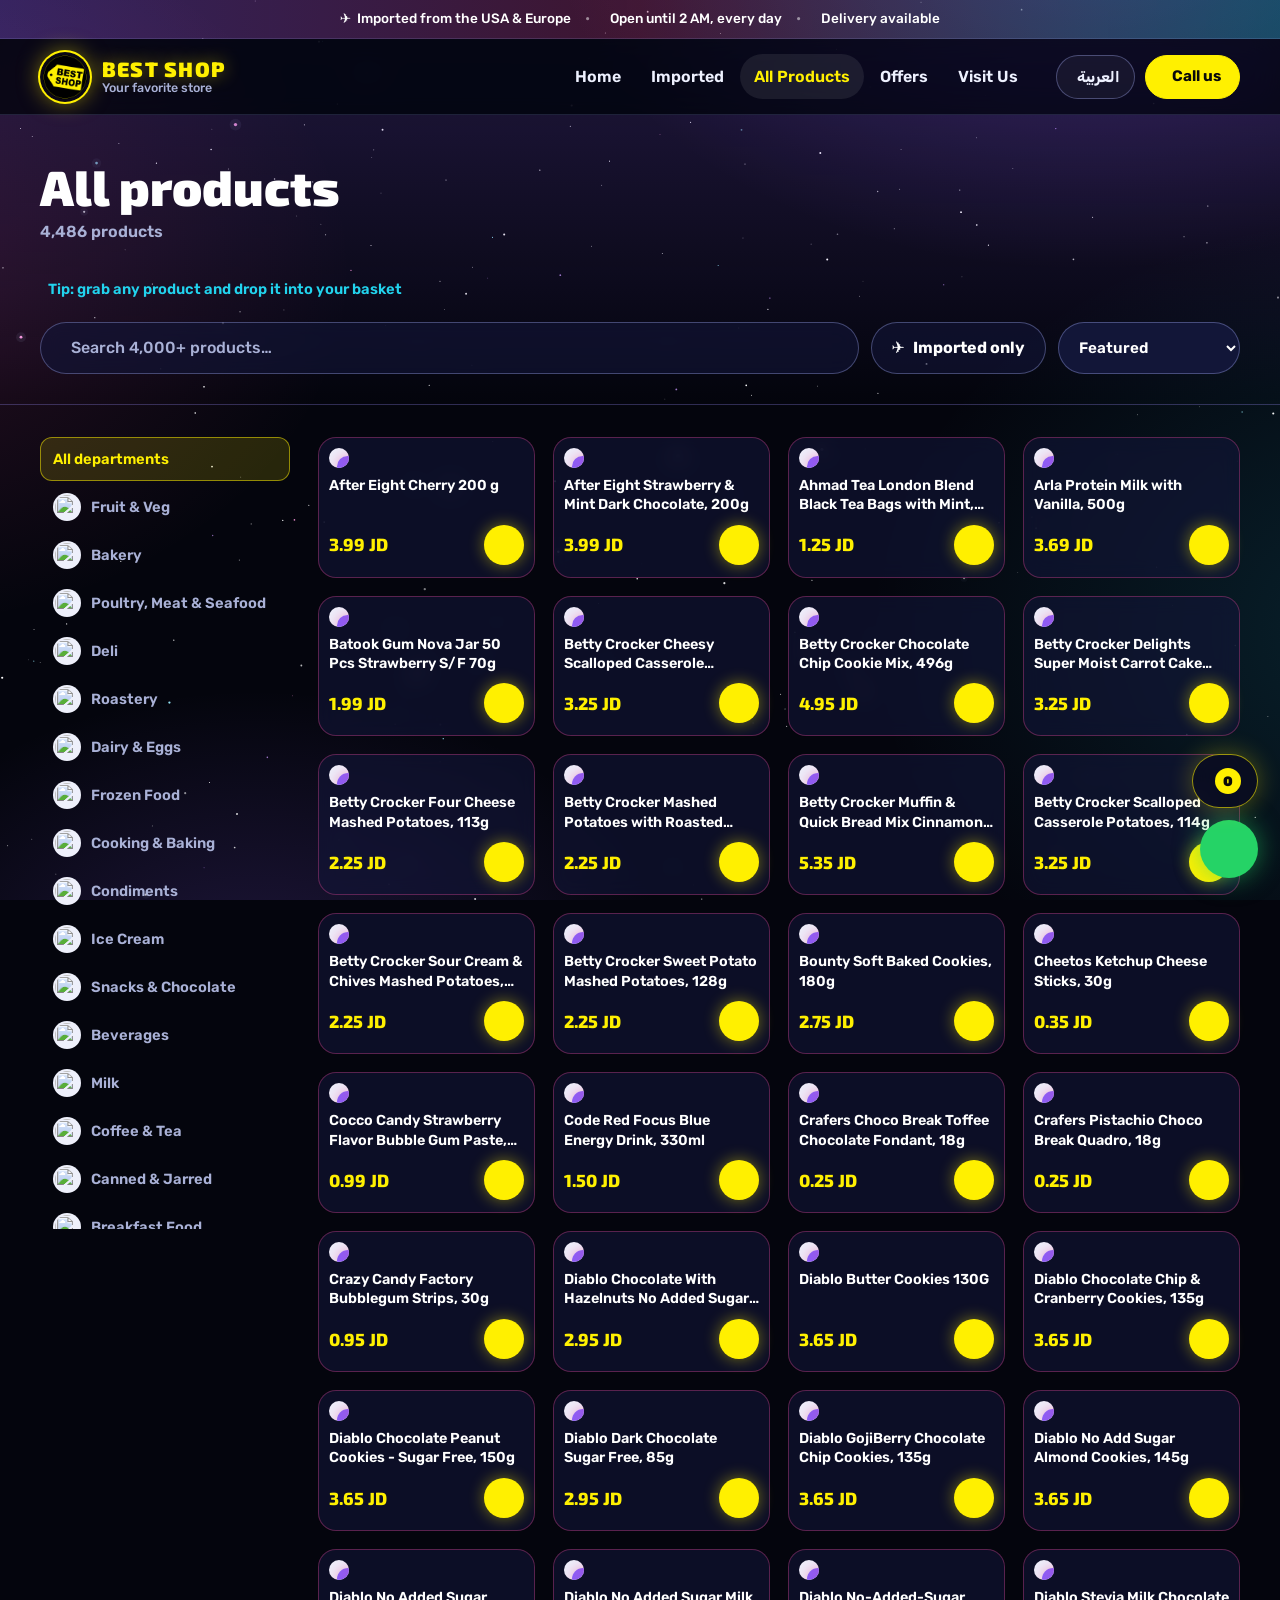
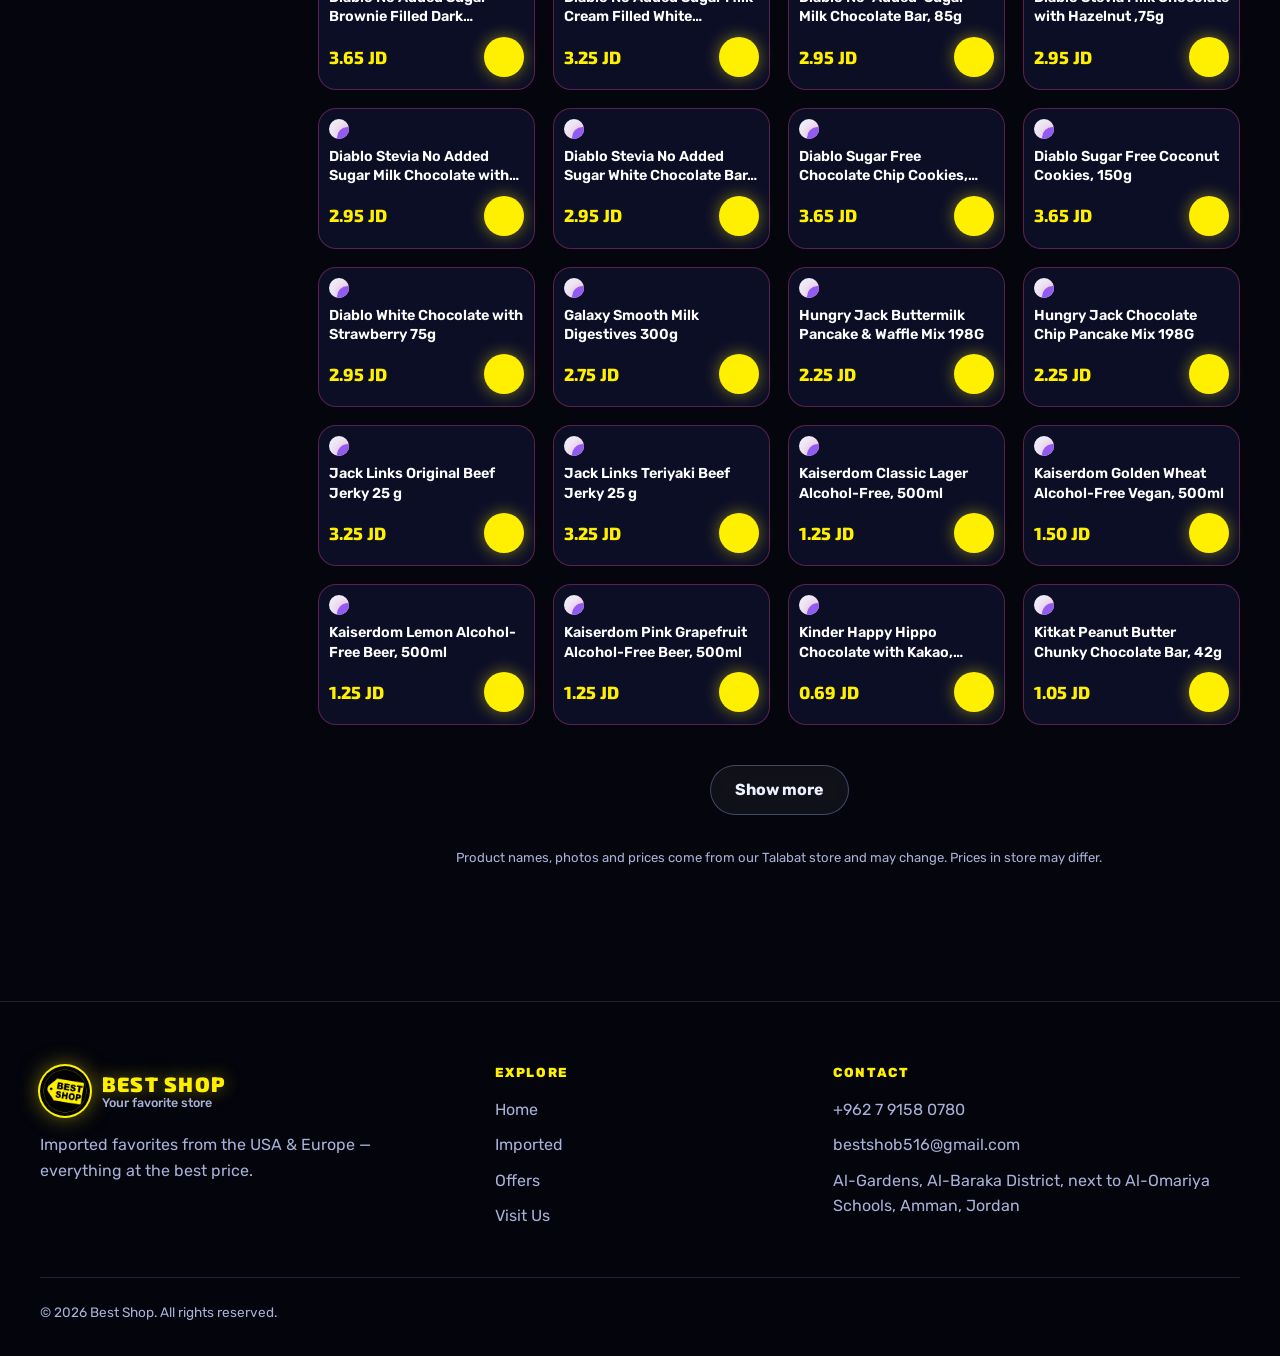
==== commit 87e2b1d3: "Hide preview site from search engines Co-Authored-By: Claude Opus 5.5 <noreply@anthropic.com>" ====
--- a/products.html
+++ b/products.html
@@ -6,6 +6,7 @@
   <title>All Products — Best Shop, Al-Gardens, Amman</title>
   <meta name="description" content="Browse 4,000+ products at Best Shop supermarket, including imported favorites from the USA and Europe. Order on WhatsApp or Talabat.">
   <meta name="theme-color" content="#04050d">
+  <meta name="robots" content="noindex, nofollow">
   <link rel="icon" href="img/favicon.png" type="image/png">
   <link rel="apple-touch-icon" href="img/apple-touch-icon.png">
   <link rel="preconnect" href="https://fonts.googleapis.com">
--- a/styles.css
+++ b/styles.css
@@ -265,34 +265,37 @@
 /* ============ Product cards ============ */
 .product-grid { display: grid; grid-template-columns: repeat(auto-fill, minmax(190px, 1fr)); gap: 18px; }
 .product-grid--home { grid-template-columns: repeat(5, 1fr); }
-.product { position: relative; min-width: 0; }
-.product__open {
-  position: relative; width: 100%; height: 100%; display: flex; flex-direction: column; gap: 8px; padding: 10px 10px 16px;
-  text-align: start; font: inherit; color: inherit; border-radius: var(--radius);
-  background: var(--glass); border: 1px solid var(--stroke);
+.product {
+  position: relative; min-width: 0; display: flex; flex-direction: column; padding: 10px 10px 12px;
+  border-radius: var(--radius); background: var(--glass); border: 1px solid var(--stroke);
   backdrop-filter: blur(10px); -webkit-backdrop-filter: blur(10px);
   transition: transform .25s var(--ease), box-shadow .3s var(--ease), border-color .3s, opacity .3s, filter .3s;
-  user-select: none; -webkit-user-select: none; -webkit-touch-callout: none; cursor: grab;
-}
-.product__open::before {
+}
+.product::before {
   content: ""; position: absolute; inset: -1px; border-radius: inherit; padding: 1px; pointer-events: none; opacity: 0;
   background: linear-gradient(135deg, var(--violet), var(--magenta), var(--cyan), var(--yellow));
   -webkit-mask: linear-gradient(#000 0 0) content-box, linear-gradient(#000 0 0);
   -webkit-mask-composite: xor; mask-composite: exclude; transition: opacity .3s;
 }
-.product__open:hover { transform: translateY(-5px); box-shadow: 0 20px 40px -18px rgba(139, 92, 246, .6); border-color: transparent; }
-.product__open:hover::before { opacity: 1; }
-.product--imp .product__open { border-color: rgba(236, 72, 153, .35); }
-.product.is-lifted .product__open { opacity: .25; transform: scale(.94); filter: blur(1px); }
+.product:hover { transform: translateY(-5px); box-shadow: 0 20px 40px -18px rgba(139, 92, 246, .6); border-color: transparent; }
+.product:hover::before { opacity: 1; }
+.product--imp { border-color: rgba(236, 72, 153, .35); }
+.product.is-lifted { opacity: .25; transform: scale(.94); filter: blur(1px); }
+.product__open {
+  display: flex; flex-direction: column; gap: 8px; width: 100%; padding: 0; border: 0; background: none;
+  text-align: start; font: inherit; color: inherit; border-radius: 13px;
+  user-select: none; -webkit-user-select: none; -webkit-touch-callout: none; cursor: grab;
+}
 .product__media { position: relative; display: block; aspect-ratio: 1; border-radius: 13px; overflow: hidden; background: var(--photo-bg); }
 .product__media img { width: 100%; height: 100%; object-fit: contain; mix-blend-mode: multiply; pointer-events: none; transition: transform .35s var(--ease); -webkit-user-drag: none; }
-.product__open:hover .product__media img { transform: scale(1.06); }
+.product:hover .product__media img { transform: scale(1.06); }
 .product__name {
   font-weight: 600; font-size: .9rem; line-height: 1.35; color: #fff;
   display: -webkit-box; -webkit-line-clamp: 2; -webkit-box-orient: vertical; overflow: hidden; min-height: 2.7em;
 }
-.product__price { display: flex; align-items: baseline; gap: 8px; flex-wrap: wrap; margin-top: auto; padding-inline-end: 44px; }
-.product__price strong { font-family: var(--font-display); font-size: 1.1rem; font-weight: 800; color: var(--yellow); }
+.product__foot { display: flex; align-items: center; justify-content: space-between; flex-wrap: wrap; gap: 8px; margin-top: auto; padding-top: 10px; }
+.product__price { display: flex; align-items: baseline; gap: 6px; flex-wrap: wrap; min-width: 0; }
+.product__price strong { font-family: var(--font-display); font-size: 1.1rem; font-weight: 800; color: var(--yellow); white-space: nowrap; }
 .product__price s { font-size: .8rem; color: var(--muted); }
 .badge {
   position: absolute; top: 8px; display: inline-flex; align-items: center; gap: 4px;
@@ -300,15 +303,26 @@
 }
 .badge--imp { inset-inline-start: 8px; color: #fff; background: linear-gradient(90deg, var(--violet), var(--magenta)); box-shadow: 0 0 14px rgba(236, 72, 153, .5); }
 .badge--sale { inset-inline-end: 8px; background: var(--red); color: #1a0000; }
-.product__add {
-  position: absolute; bottom: 12px; inset-inline-end: 12px; width: 40px; height: 40px; z-index: 2;
-  display: grid; place-items: center; border-radius: 50%; border: 0;
-  background: var(--yellow); color: #0a0a0a; font: 800 1rem var(--font);
-  box-shadow: 0 0 16px rgba(255, 240, 0, .45); transition: transform .15s var(--ease), box-shadow .2s;
-}
-.product__add:hover { transform: scale(1.1); box-shadow: 0 0 26px rgba(255, 240, 0, .7); }
-.product__add.is-in { background: linear-gradient(135deg, var(--violet), var(--magenta)); color: #fff; box-shadow: 0 0 18px rgba(236, 72, 153, .6); }
-.product__add svg.lucide { width: 20px; height: 20px; stroke-width: 3; }
+
+/* + / − quantity control */
+.product__ctl { display: inline-flex; align-items: center; margin-inline-start: auto; border-radius: 999px; }
+.product__ctl.is-in {
+  gap: 2px; padding: 3px; background: rgba(255, 255, 255, .06);
+  border: 1px solid rgba(255, 240, 0, .55); box-shadow: 0 0 18px rgba(255, 240, 0, .25);
+}
+.ctl-btn {
+  width: 40px; height: 40px; display: grid; place-items: center; border: 0; border-radius: 50%;
+  background: var(--yellow); color: #0a0a0a; box-shadow: 0 0 16px rgba(255, 240, 0, .45);
+  transition: transform .15s var(--ease), box-shadow .2s, background-color .2s;
+}
+.ctl-btn:hover { transform: scale(1.1); box-shadow: 0 0 26px rgba(255, 240, 0, .7); }
+.ctl-btn:active { transform: scale(.92); }
+.ctl-btn svg.lucide { width: 19px; height: 19px; stroke-width: 3; }
+.is-in .ctl-btn { width: 34px; height: 34px; box-shadow: none; }
+.is-in .ctl-btn svg.lucide { width: 16px; height: 16px; }
+.ctl-btn--sub { background: linear-gradient(135deg, var(--violet), var(--magenta)); color: #fff; }
+.ctl-btn--sub:hover { box-shadow: 0 0 22px rgba(236, 72, 153, .7); }
+.ctl-qty { min-width: 26px; text-align: center; font-family: var(--font-display); font-weight: 900; font-size: 1rem; color: #fff; }
 
 /* The flying copy of a product while it is dragged (space.js) */
 .drag-ghost {
@@ -676,10 +690,11 @@
   .chip--3 { inset-inline-start: -10%; }
   .features__grid { grid-template-columns: 1fr; }
   .product-grid, .product-grid--home { grid-template-columns: repeat(2, 1fr); gap: 10px; }
-  .product__open { padding: 8px 8px 12px; }
+  .product { padding: 8px 8px 10px; }
   .product__name { font-size: .84rem; }
-  .product__add { width: 36px; height: 36px; bottom: 8px; inset-inline-end: 8px; }
-  .product__price { padding-inline-end: 38px; }
+  .product__price strong { font-size: 1rem; }
+  .ctl-btn { width: 38px; height: 38px; }
+  .is-in .ctl-btn { width: 32px; height: 32px; }
   .poster-grid { gap: 12px; }
   .poster__cap { flex-direction: column; align-items: flex-start; padding: 10px 12px; font-size: .85rem; }
   .dept-grid { grid-template-columns: repeat(3, 1fr); gap: 10px; }
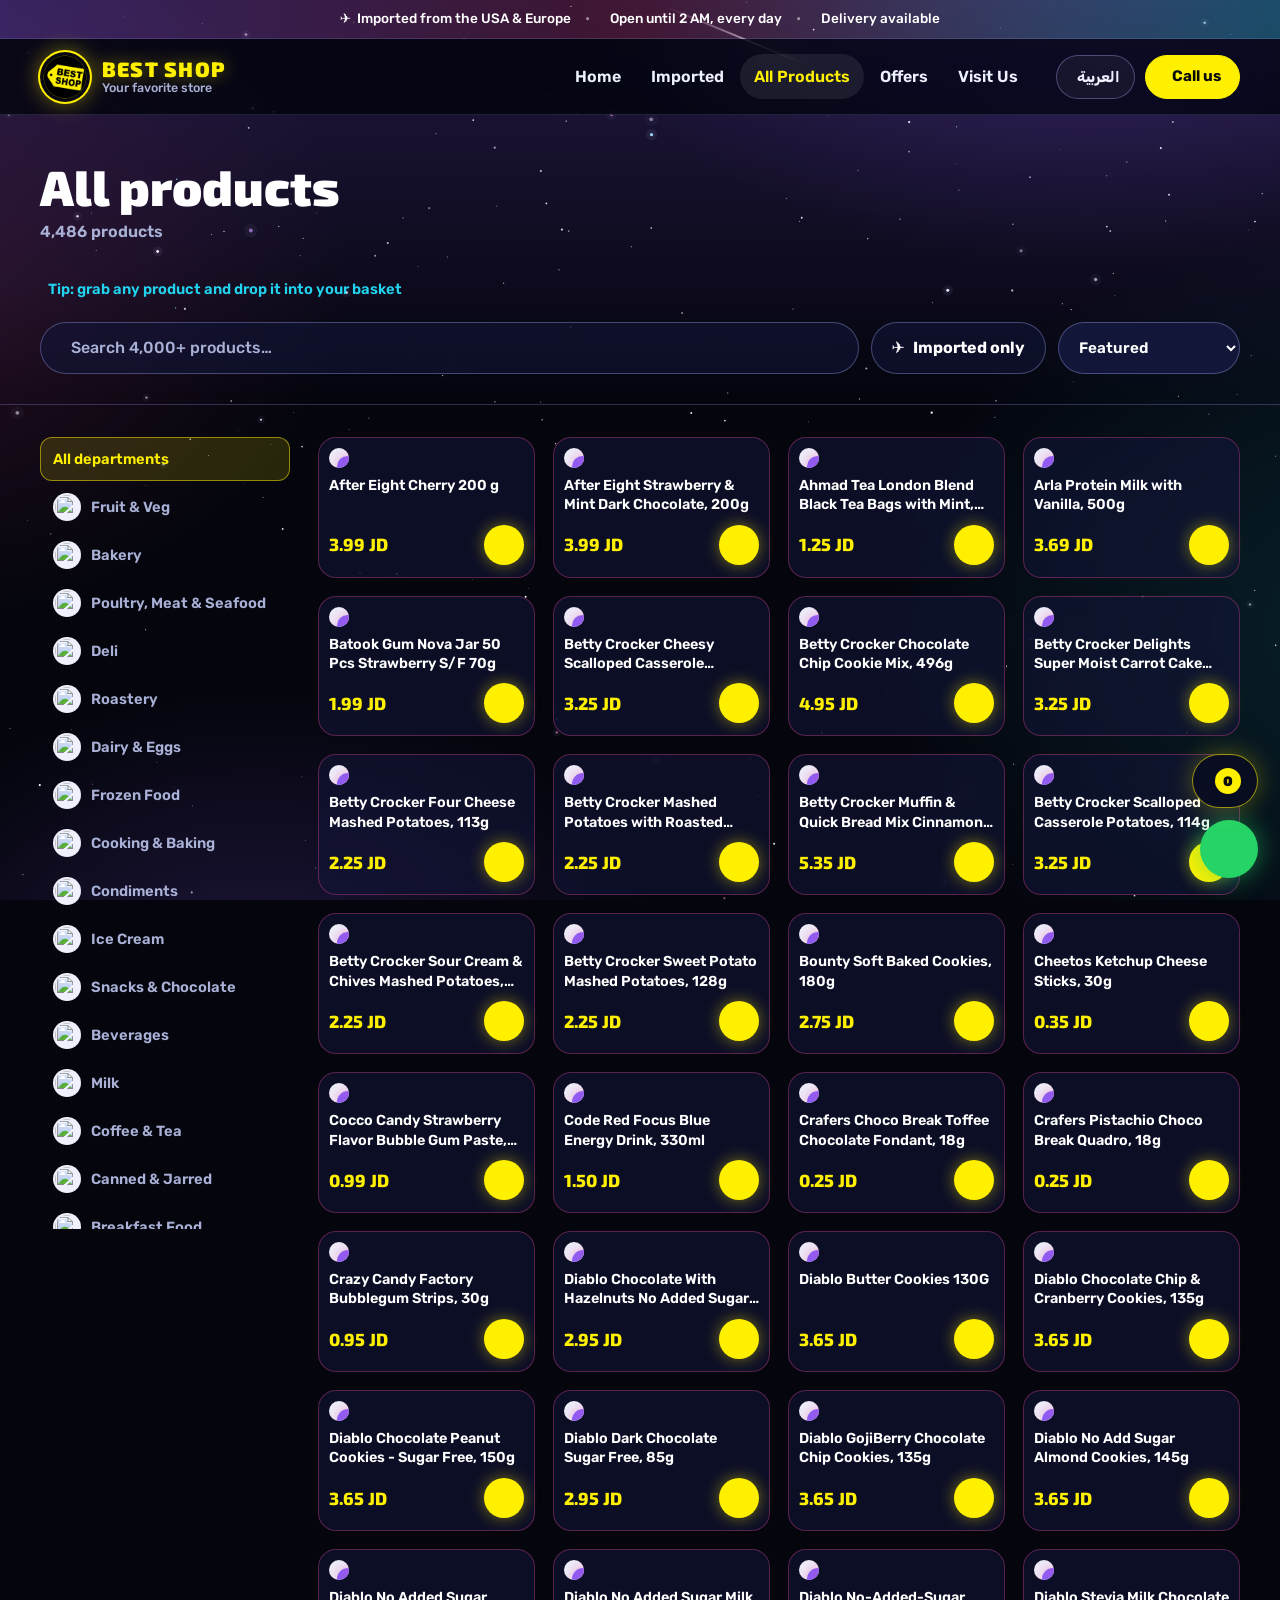
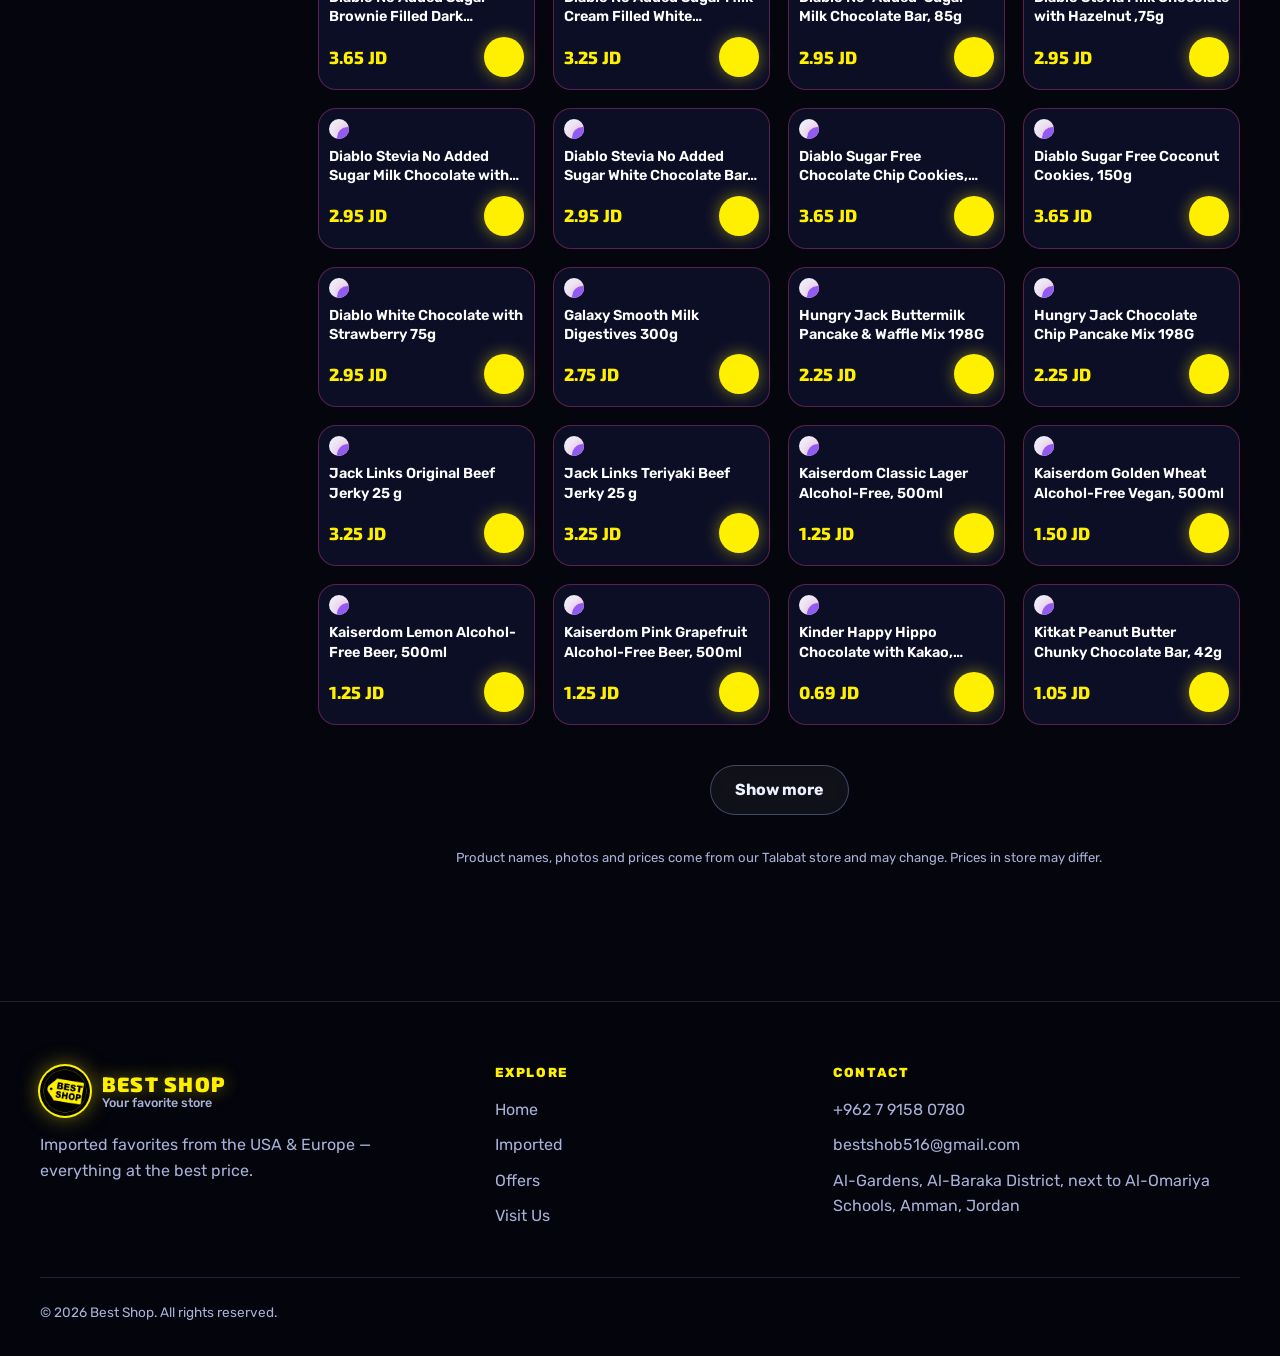
==== commit 068b2495: "Make the site an installable app (PWA) - Web app manifest with app icons, shortcuts (Imported, Produ" ====
--- a/products.html
+++ b/products.html
@@ -2,13 +2,18 @@
 <html lang="en" dir="ltr">
 <head>
   <meta charset="utf-8">
-  <meta name="viewport" content="width=device-width, initial-scale=1">
+  <meta name="viewport" content="width=device-width, initial-scale=1, viewport-fit=cover">
   <title>All Products — Best Shop, Al-Gardens, Amman</title>
   <meta name="description" content="Browse 4,000+ products at Best Shop supermarket, including imported favorites from the USA and Europe. Order on WhatsApp or Talabat.">
   <meta name="theme-color" content="#04050d">
   <meta name="robots" content="noindex, nofollow">
   <link rel="icon" href="img/favicon.png" type="image/png">
   <link rel="apple-touch-icon" href="img/apple-touch-icon.png">
+  <link rel="manifest" href="manifest.webmanifest">
+  <meta name="mobile-web-app-capable" content="yes">
+  <meta name="apple-mobile-web-app-capable" content="yes">
+  <meta name="apple-mobile-web-app-status-bar-style" content="black-translucent">
+  <meta name="apple-mobile-web-app-title" content="Best Shop">
   <link rel="preconnect" href="https://fonts.googleapis.com">
   <link rel="preconnect" href="https://fonts.gstatic.com" crossorigin>
   <link rel="preconnect" href="https://talabat.dhmedia.io">
--- a/styles.css
+++ b/styles.css
@@ -719,3 +719,51 @@
   html { scroll-behavior: auto; }
   .reveal { opacity: 1; transform: none; filter: none; }
 }
+
+/* ============ CliQ payment details ============ */
+.cliq-box {
+  display: grid; gap: 10px; padding: 14px; border-radius: 12px;
+  background: rgba(34, 211, 238, .08); border: 1px solid rgba(34, 211, 238, .4);
+}
+.cliq-box p { margin: 0; font-size: .85rem; color: var(--muted); }
+.cliq-box__row { display: flex; align-items: center; flex-wrap: wrap; gap: 6px 10px; font-size: .88rem; color: var(--muted); }
+.cliq-box__row strong { font-family: var(--font-display); font-size: 1.05rem; color: #fff; user-select: all; }
+.cliq-copy {
+  margin-inline-start: auto; min-height: 36px; padding: 0 14px; border-radius: 999px; border: 0;
+  background: var(--cyan); color: #04202a; font: 800 .82rem var(--font);
+}
+
+/* ============ Installable app ============ */
+.install {
+  position: fixed; bottom: calc(22px + env(safe-area-inset-bottom, 0px)); inset-inline-start: 16px; z-index: 61;
+  display: flex; align-items: center; gap: 4px; padding: 4px; border-radius: 999px;
+  background: rgba(10, 12, 32, .9); border: 1px solid rgba(139, 92, 246, .6);
+  backdrop-filter: blur(10px); -webkit-backdrop-filter: blur(10px); box-shadow: 0 0 26px rgba(139, 92, 246, .45);
+  animation: install-in .5s var(--ease) both .8s;
+}
+@keyframes install-in { from { opacity: 0; transform: translateY(20px); } }
+.install__btn {
+  display: inline-flex; align-items: center; gap: 8px; min-height: 44px; padding: 0 16px 0 8px; border: 0; border-radius: 999px;
+  background: linear-gradient(90deg, var(--violet), var(--magenta)); color: #fff; font: 800 .92rem var(--font);
+}
+.install__btn img { width: 28px; height: 28px; border-radius: 8px; }
+.install__x { width: 44px; height: 44px; display: grid; place-items: center; border: 0; border-radius: 50%; background: none; color: var(--muted); }
+.install__x:hover { color: #fff; }
+.ios-install { display: grid; justify-items: center; text-align: center; gap: 12px; padding-block: 8px 12px; }
+.ios-install img { border-radius: 18px; box-shadow: 0 0 30px rgba(255, 240, 0, .4); }
+.ios-install h2 { font-size: 1.4rem; margin: 0; }
+.ios-install ol { list-style: none; padding: 0; margin: 0; display: grid; gap: 10px; text-align: start; }
+.ios-install li { display: flex; align-items: center; gap: 12px; font-weight: 600; }
+.ios-install li svg.lucide { width: 38px; height: 38px; padding: 9px; border-radius: 50%; background: var(--yellow-soft); color: var(--yellow); border: 1px solid rgba(255, 240, 0, .4); }
+
+/* Safe areas when opened as an installed app (notch / home bar) */
+.wa-float { bottom: calc(22px + env(safe-area-inset-bottom, 0px)); }
+.basket-fab { bottom: calc(92px + env(safe-area-inset-bottom, 0px)); }
+.header { padding-top: env(safe-area-inset-top, 0px); height: calc(var(--header-h) + env(safe-area-inset-top, 0px)); }
+@media (display-mode: standalone) {
+  .topbar { display: none; }
+}
+@media (max-width: 600px) {
+  .install { bottom: calc(24px + env(safe-area-inset-bottom, 0px)); }
+  .install__btn { font-size: .85rem; }
+}
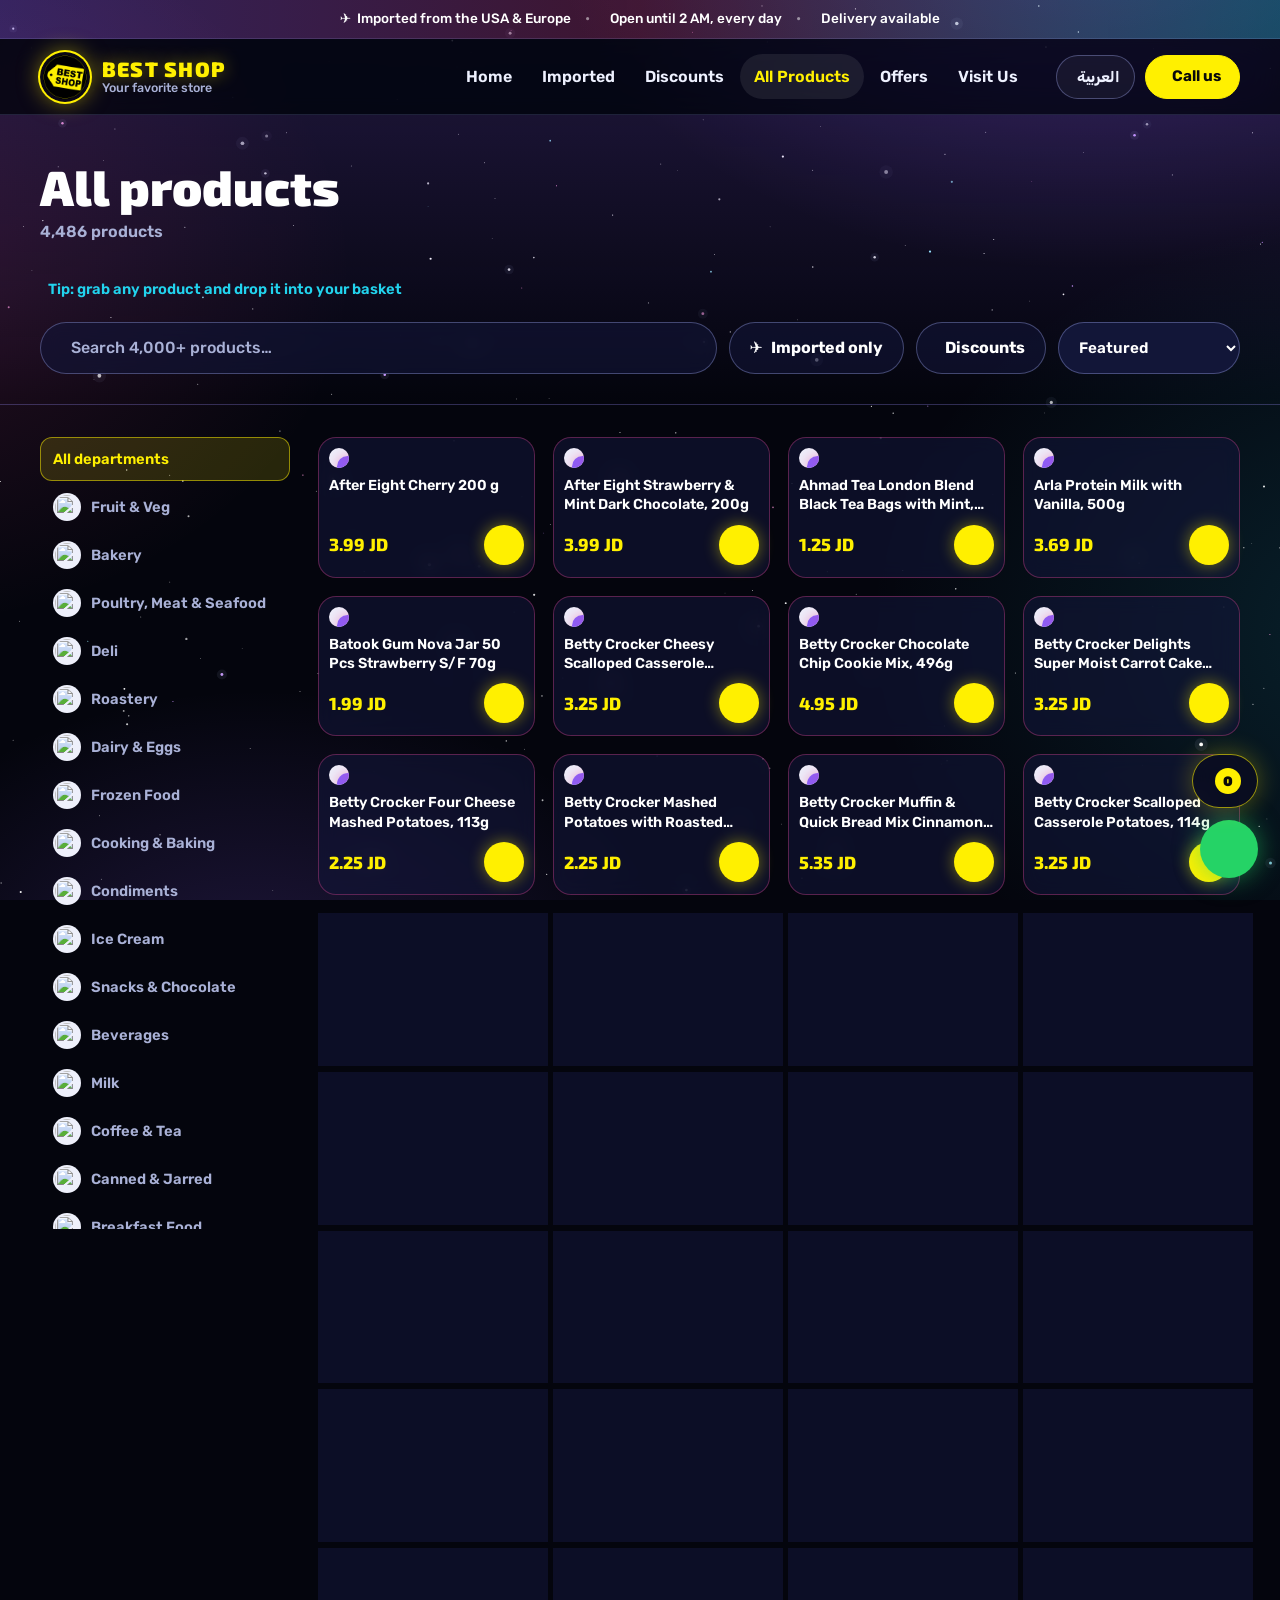
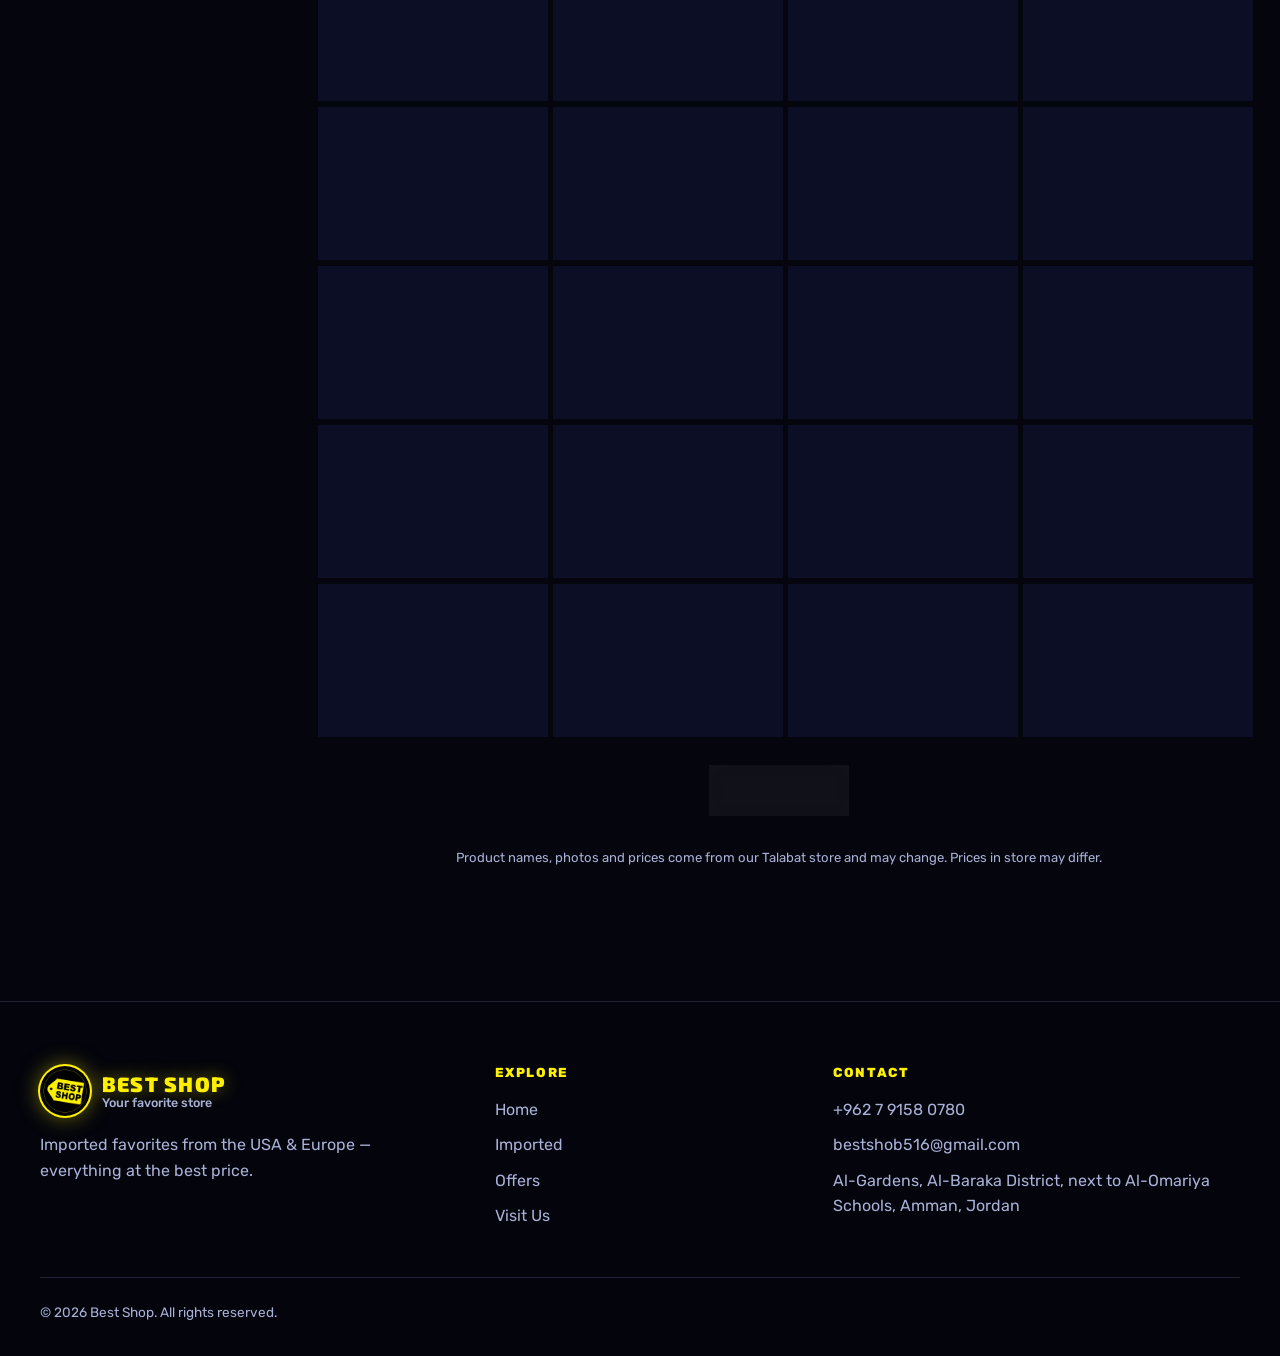
==== commit cf0c23f2: "Add Discounts to the home page and products page; departments after imports - Home: Departments now " ====
--- a/products.html
+++ b/products.html
@@ -45,6 +45,7 @@
       <nav class="nav" id="nav" aria-label="Main">
         <a href="index.html" data-i18n="nav.home">Home</a>
         <a href="products.html?imported=1" data-i18n="nav.imports">Imported</a>
+        <a href="products.html?deals=1" data-i18n="nav.deals">Discounts</a>
         <a href="products.html" data-i18n="nav.products" aria-current="page">All Products</a>
         <a href="index.html#offers" data-i18n="nav.offers">Offers</a>
         <a href="index.html#visit" data-i18n="nav.visit">Visit Us</a>
@@ -77,6 +78,9 @@
           </label>
           <button class="toggle-imp" id="importedToggle" type="button" aria-pressed="false">
             <span aria-hidden="true">✈️</span><span data-i18n="shop.importedOnly">Imported only</span>
+          </button>
+          <button class="toggle-imp toggle-deal" id="dealsToggle" type="button" aria-pressed="false">
+            <i data-lucide="badge-percent" aria-hidden="true"></i><span data-i18n="shop.dealsOnly">Discounts</span>
           </button>
           <label class="sort">
             <span class="sr-only" data-i18n="shop.sortLabel">Sort by</span>
--- a/styles.css
+++ b/styles.css
@@ -767,3 +767,37 @@
   .install { bottom: calc(24px + env(safe-area-inset-bottom, 0px)); }
   .install__btn { font-size: .85rem; }
 }
+
+/* Hero without the paragraph; the store description closes the page instead */
+.hero h1 { margin-bottom: 32px; }
+.about-end { position: relative; z-index: 1; padding-block: 8px 72px; }
+.about-end .lead {
+  max-width: 44em; margin: 0 auto; text-align: center; font-size: 1.1rem; color: var(--muted);
+  padding-top: 32px; border-top: 1px solid var(--stroke);
+}
+
+/* Confirm before emptying the basket */
+.confirm-clear {
+  display: grid; gap: 10px; padding: 14px; border-radius: 12px; text-align: center;
+  background: rgba(248, 113, 113, .08); border: 1px solid rgba(248, 113, 113, .45);
+}
+.confirm-clear p { margin: 0; font-weight: 700; color: #fff; }
+.confirm-clear__actions { display: flex; flex-wrap: wrap; justify-content: center; gap: 8px; }
+.confirm-clear__yes { background: var(--red); border-color: var(--red); color: #1a0000; }
+.confirm-clear__yes:hover { box-shadow: 0 0 24px rgba(248, 113, 113, .5); }
+
+/* ============ Discounts ============ */
+.section--deals::before {
+  content: ""; position: absolute; inset: 40px 0; z-index: -1; pointer-events: none;
+  background: radial-gradient(55% 50% at 50% 45%, rgba(248, 113, 113, .16), transparent 70%);
+}
+.eyebrow--deal { background: rgba(248, 113, 113, .16); color: #fecaca; border-color: rgba(248, 113, 113, .55); }
+.eyebrow--deal svg.lucide { width: 16px; height: 16px; }
+.toggle-deal.is-active { background: linear-gradient(90deg, #ef4444, var(--magenta)); box-shadow: 0 0 26px rgba(239, 68, 68, .5); }
+.toggle-deal svg.lucide { color: var(--yellow); }
+.toggle-deal.is-active svg.lucide { color: #fff; }
+
+/* Departments follow the imported section directly — keep them close */
+.section--imports { padding-bottom: 64px; }
+.section--imports + #categories { padding-top: 32px; }
+.section--deals { padding-top: 64px; }
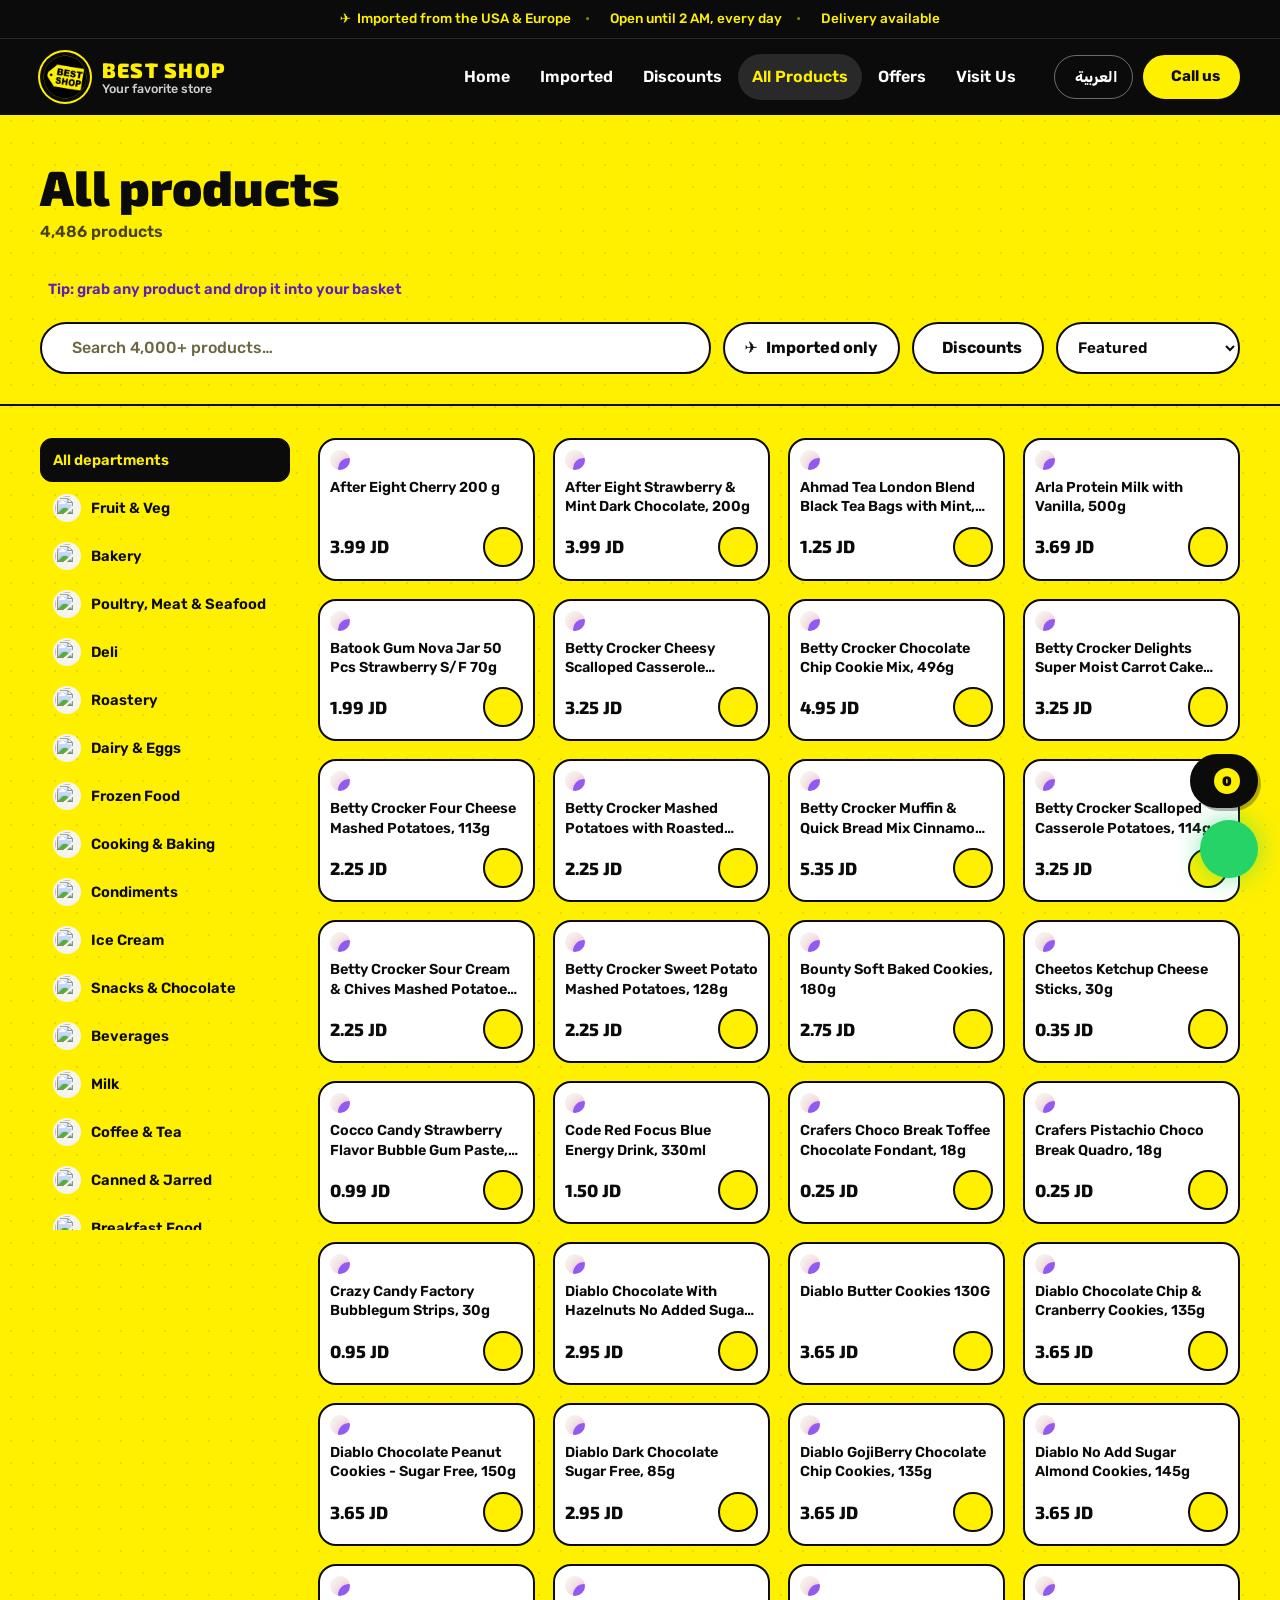
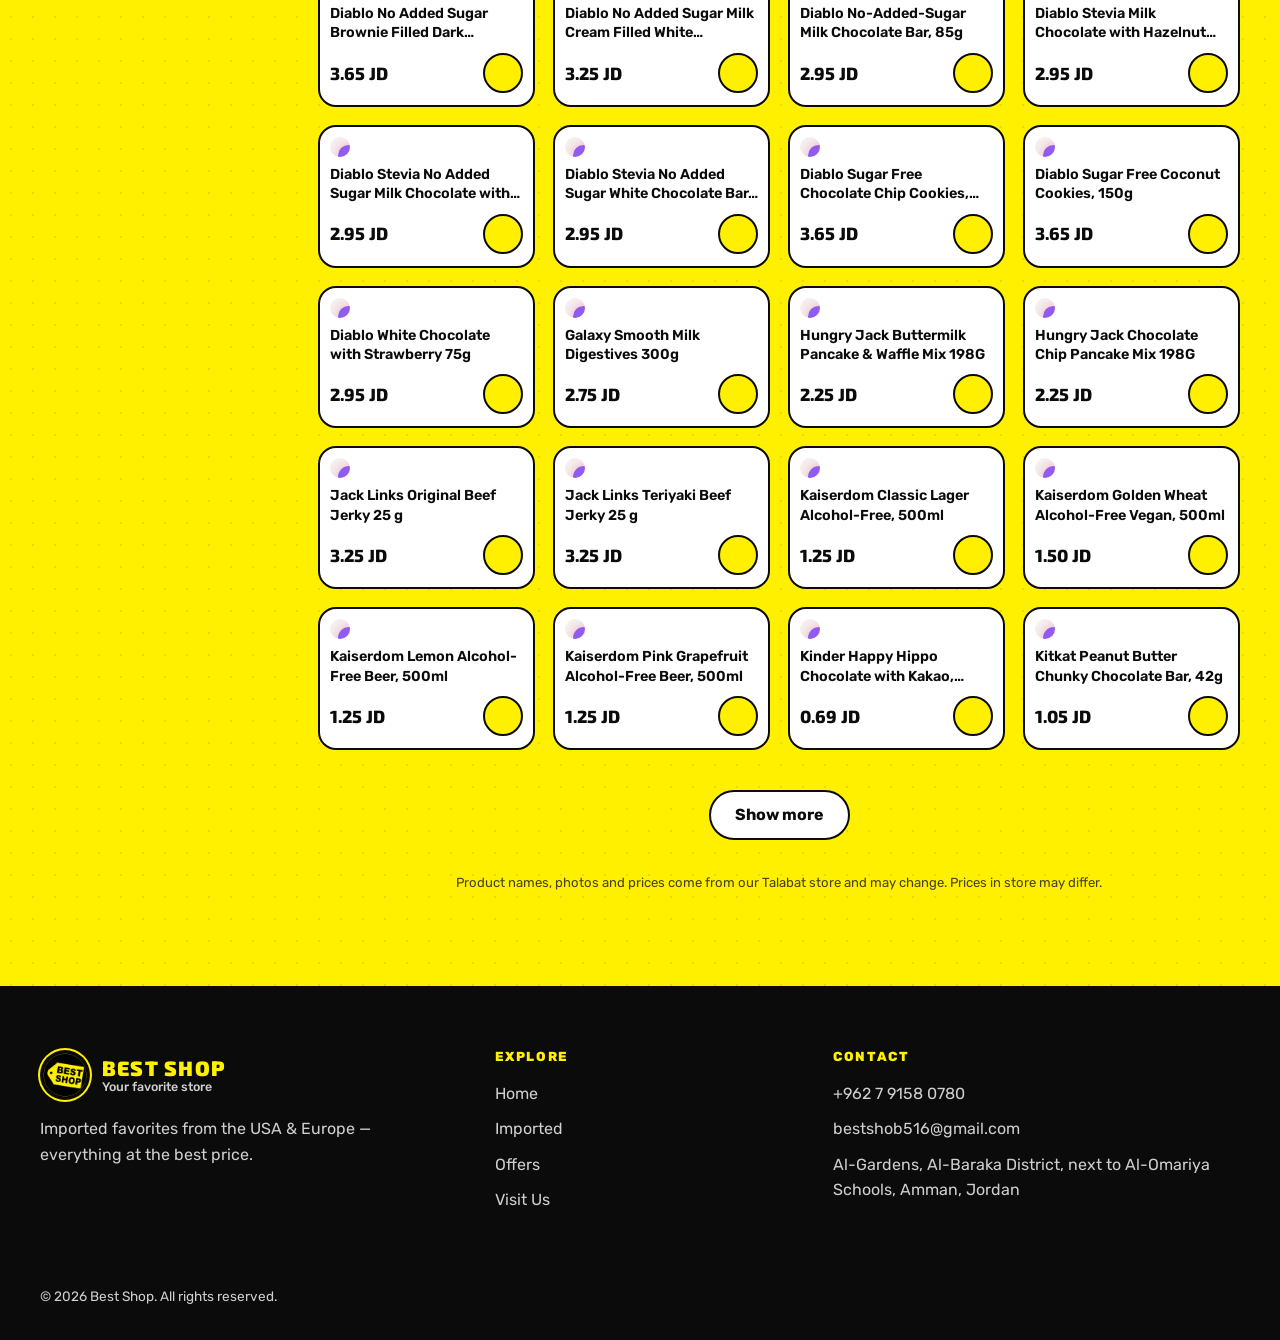
==== commit dfea8009: "Switch to brand-yellow background theme - New theme-yellow layer: logo yellow with dot pattern, blac" ====
--- a/products.html
+++ b/products.html
@@ -1,11 +1,11 @@
 <!doctype html>
-<html lang="en" dir="ltr">
+<html lang="en" dir="ltr" class="theme-yellow">
 <head>
   <meta charset="utf-8">
   <meta name="viewport" content="width=device-width, initial-scale=1, viewport-fit=cover">
   <title>All Products — Best Shop, Al-Gardens, Amman</title>
   <meta name="description" content="Browse 4,000+ products at Best Shop supermarket, including imported favorites from the USA and Europe. Order on WhatsApp or Talabat.">
-  <meta name="theme-color" content="#04050d">
+  <meta name="theme-color" content="#0b0b0b">
   <meta name="robots" content="noindex, nofollow">
   <link rel="icon" href="img/favicon.png" type="image/png">
   <link rel="apple-touch-icon" href="img/apple-touch-icon.png">
--- a/styles.css
+++ b/styles.css
@@ -801,3 +801,168 @@
 .section--imports { padding-bottom: 64px; }
 .section--imports + #categories { padding-top: 32px; }
 .section--deals { padding-top: 64px; }
+
+/* =====================================================================
+   BRAND YELLOW THEME — active when <html class="theme-yellow">.
+   Remove that class in index.html / products.html to return to "Deep Space".
+   ===================================================================== */
+.theme-yellow {
+  --ink: #0b0b0b;
+  --text: #0b0b0b;
+  --muted: #46421f;
+  --glass: #ffffff;
+  --glass-hi: #ffffff;
+  --glass-soft: #ffffff;
+  --stroke: #0b0b0b;
+  --stroke-hi: #0b0b0b;
+  --yellow-soft: rgba(11, 11, 11, .08);
+  --photo-bg: #f5f5ef;
+  --hard: 4px 4px 0 #0b0b0b;
+  color-scheme: light;
+  background: var(--yellow);
+}
+.theme-yellow body {
+  color: var(--ink);
+  background:
+    radial-gradient(rgba(11, 11, 11, .09) 1.3px, transparent 1.4px) 0 0 / 22px 22px,
+    var(--yellow);
+  background-attachment: scroll;
+}
+.theme-yellow .space-bg { display: none; }
+.theme-yellow h1, .theme-yellow h2, .theme-yellow h3 { color: var(--ink); text-shadow: none; }
+.theme-yellow :focus-visible { outline-color: var(--ink); }
+
+/* Buttons */
+.theme-yellow .btn { background: #fff; color: var(--ink); border: 2px solid var(--ink); backdrop-filter: none; -webkit-backdrop-filter: none; }
+.theme-yellow .btn:hover { box-shadow: var(--hard); transform: translate(-2px, -2px); }
+.theme-yellow .btn--dark { background: var(--ink); color: var(--yellow); }
+.theme-yellow .btn--wa { background: var(--wa); color: #03220f; }
+.theme-yellow .btn--yellow { background: var(--yellow); color: var(--ink); border-color: var(--yellow); }
+
+/* Top bar, header, marquee, footer: black bands */
+.theme-yellow .topbar { background: var(--ink); color: var(--yellow); border-bottom-color: rgba(255, 255, 255, .12); }
+.theme-yellow .header { background: var(--ink); border-bottom: 0; backdrop-filter: none; -webkit-backdrop-filter: none; }
+.theme-yellow .brand__name { color: var(--yellow); text-shadow: none; }
+.theme-yellow .brand__tag { color: #cfcfcf; }
+.theme-yellow .brand__logo { box-shadow: 0 0 0 2px var(--yellow); }
+.theme-yellow .nav a { color: #fff; }
+.theme-yellow .nav a:hover, .theme-yellow .nav a[aria-current="page"] { background: rgba(255, 255, 255, .12); color: var(--yellow); }
+.theme-yellow .lang-toggle, .theme-yellow .menu-toggle { background: transparent; color: #fff; border-color: rgba(255, 255, 255, .4); }
+.theme-yellow .header .btn--dark { background: var(--yellow); color: var(--ink); border-color: var(--yellow); }
+.theme-yellow .marquee { background: var(--ink); border: 0; -webkit-mask-image: none; mask-image: none; }
+.theme-yellow .marquee__track { text-shadow: none; }
+.theme-yellow .marquee__track span::after { color: var(--yellow); text-shadow: none; }
+.theme-yellow .footer { background: var(--ink); color: #cfcfcf; border-top: 0; margin-top: 0; }
+.theme-yellow .footer h3, .theme-yellow .footer .brand__name { color: var(--yellow); }
+.theme-yellow .footer .social a { color: #fff; border-color: rgba(255, 255, 255, .3); }
+@media (max-width: 900px) {
+  .theme-yellow .nav { background: var(--ink); border-bottom: 2px solid var(--yellow); }
+}
+
+/* Hero */
+.theme-yellow .status { background: #fff; border: 2px solid var(--ink); color: var(--ink); }
+.theme-yellow .import-pill { background: var(--ink); color: var(--yellow); border: 2px solid var(--ink); }
+.theme-yellow .hl {
+  background: var(--ink); color: var(--yellow); -webkit-background-clip: border-box; background-clip: border-box;
+  padding: 0 .2em .04em; border-radius: 14px; transform: rotate(-1.5deg); filter: none; animation: none;
+}
+.theme-yellow .hero__facts li > svg.lucide { background: var(--ink); color: var(--yellow); border: 0; }
+.theme-yellow .hero__facts strong { color: var(--ink); }
+.theme-yellow .hero__visual::before { background: radial-gradient(circle, rgba(255, 255, 255, .7), transparent 65%); filter: blur(24px); }
+.theme-yellow .hero__ring { border: 3px dashed rgba(11, 11, 11, .35); }
+.theme-yellow .hero__ring::before { border-color: rgba(11, 11, 11, .2); }
+.theme-yellow .hero__ring::after { background: var(--magenta); box-shadow: none; }
+.theme-yellow .hero__logo { box-shadow: 0 0 0 4px var(--ink), 10px 12px 0 rgba(11, 11, 11, .18); }
+.theme-yellow .chip { background: #fff; color: var(--ink); border: 2px solid var(--ink); box-shadow: 3px 3px 0 var(--ink); backdrop-filter: none; }
+.theme-yellow .chip svg.lucide { color: var(--ink); }
+
+/* Section heads */
+.theme-yellow .eyebrow { background: var(--ink); color: var(--yellow); border: 2px solid var(--ink); }
+.theme-yellow .eyebrow--dark { background: linear-gradient(90deg, var(--violet), var(--magenta)); color: #fff; border-color: var(--ink); }
+.theme-yellow .eyebrow--deal { background: #dc2626; color: #fff; border-color: var(--ink); }
+.theme-yellow .section__head p, .theme-yellow .imports__head p { color: var(--muted); }
+.theme-yellow .section--imports::before, .theme-yellow .section--deals::before { display: none; }
+.theme-yellow .imports__head h2 { background: none; -webkit-background-clip: border-box; background-clip: border-box; color: var(--ink); }
+.theme-yellow .drag-hint { color: #5b21b6 !important; }
+.theme-yellow .imports__stat { background: var(--ink); color: var(--yellow); box-shadow: 6px 6px 0 rgba(11, 11, 11, .25); }
+
+/* Product cards: white, bold outline */
+.theme-yellow .product { background: #fff; border: 2px solid var(--ink); backdrop-filter: none; -webkit-backdrop-filter: none; }
+.theme-yellow .product::before { display: none; }
+.theme-yellow .product:hover { box-shadow: 5px 5px 0 var(--ink); transform: translate(-3px, -3px); border-color: var(--ink); }
+.theme-yellow .product--imp { border-color: var(--ink); }
+.theme-yellow .product__name { color: var(--ink); }
+.theme-yellow .product__price strong { color: var(--ink); }
+.theme-yellow .ctl-btn { background: var(--yellow); color: var(--ink); border: 2px solid var(--ink); box-shadow: none; }
+.theme-yellow .ctl-btn:hover { box-shadow: 2px 2px 0 var(--ink); }
+.theme-yellow .ctl-btn--sub { background: linear-gradient(135deg, var(--violet), var(--magenta)); color: #fff; }
+.theme-yellow .product__ctl.is-in { background: #fff; border: 2px solid var(--ink); box-shadow: none; }
+.theme-yellow .ctl-qty { color: var(--ink); }
+.theme-yellow .badge--sale { background: #dc2626; color: #fff; }
+
+/* Departments & features */
+.theme-yellow .dept, .theme-yellow .feature { background: #fff; border: 2px solid var(--ink); backdrop-filter: none; -webkit-backdrop-filter: none; }
+.theme-yellow .dept:hover, .theme-yellow .feature:hover { box-shadow: 5px 5px 0 var(--ink); transform: translate(-3px, -3px); border-color: var(--ink); }
+.theme-yellow .dept__img { background: var(--yellow); box-shadow: 0 0 0 2px var(--ink); }
+.theme-yellow .dept__name { color: var(--ink); }
+.theme-yellow .feature__icon { background: var(--yellow); border: 2px solid var(--ink); box-shadow: none; }
+
+/* Offers: black band */
+.theme-yellow .section--dark { background: var(--ink); }
+.theme-yellow .section--dark::before { display: none; }
+.theme-yellow .section--dark h2 { color: #fff; }
+.theme-yellow .section--dark .section__head p { color: #cfcfcf; }
+.theme-yellow .section--dark .eyebrow--yellow { background: var(--yellow); color: var(--ink); border-color: var(--yellow); }
+.theme-yellow .poster { background: #161616; border-color: #333; color: #fff; }
+.theme-yellow .poster:hover { border-color: var(--yellow); box-shadow: 0 0 0 2px var(--yellow); }
+
+/* Order: black card */
+.theme-yellow .order { background: var(--ink); border: 2px solid var(--ink); box-shadow: 8px 8px 0 rgba(11, 11, 11, .25); backdrop-filter: none; }
+.theme-yellow .order__text h2 { color: #fff; }
+.theme-yellow .order__text p { color: #cfcfcf; }
+.theme-yellow .order .eyebrow { background: var(--yellow); color: var(--ink); border-color: var(--yellow); }
+.theme-yellow .order-card { background: rgba(255, 255, 255, .06); border: 1px solid rgba(255, 255, 255, .3); }
+.theme-yellow .order-card__body strong { color: #fff; }
+.theme-yellow .order-card__body span { color: #bdbdbd; }
+
+/* Visit */
+.theme-yellow .visit__card { background: #fff; border: 2px solid var(--ink); backdrop-filter: none; }
+.theme-yellow .info-row__icon { background: var(--yellow); color: var(--ink); border: 2px solid var(--ink); }
+.theme-yellow .info-row p, .theme-yellow .hours td:last-child { color: var(--ink); }
+.theme-yellow .info-row a { text-decoration-color: var(--ink); }
+.theme-yellow .info-row a:hover { color: var(--ink); }
+.theme-yellow .hours td { border-bottom-color: rgba(11, 11, 11, .15); }
+.theme-yellow .hours tr.is-today td { color: var(--ink); background: var(--yellow); }
+.theme-yellow .visit__map { border: 2px solid var(--ink); box-shadow: none; }
+.theme-yellow .visit__map iframe { filter: none; }
+.theme-yellow .about-end .lead { border-top-color: rgba(11, 11, 11, .2); }
+
+/* Floating buttons & toast */
+.theme-yellow .basket-fab { background: var(--ink); color: var(--yellow); border: 2px solid var(--ink); box-shadow: 3px 3px 0 rgba(11, 11, 11, .3); }
+.theme-yellow .basket-fab.is-over { background: #fff; color: var(--ink); box-shadow: 0 0 0 10px rgba(11, 11, 11, .15); }
+.theme-yellow .basket-fab.is-over .basket-fab__count { background: var(--ink); color: var(--yellow); }
+.theme-yellow .toast { background: var(--ink); color: var(--yellow); box-shadow: none; }
+
+/* Products page */
+.theme-yellow .shop-hero { background: none; border-bottom: 2px solid var(--ink); }
+.theme-yellow .shop-hero p { color: var(--muted); }
+.theme-yellow .search { background: #fff; border: 2px solid var(--ink); color: var(--ink); backdrop-filter: none; }
+.theme-yellow .search input { color: var(--ink); }
+.theme-yellow .search input::placeholder { color: #6b6743; }
+.theme-yellow .search:focus-within { box-shadow: var(--hard); border-color: var(--ink); }
+.theme-yellow .toggle-imp, .theme-yellow .sort select { background: #fff; color: var(--ink); border: 2px solid var(--ink); }
+.theme-yellow .toggle-deal svg.lucide { color: #dc2626; }
+.theme-yellow .toggle-imp.is-active { color: #fff; border-color: var(--ink); }
+.theme-yellow .toggle-deal.is-active svg.lucide { color: #fff; }
+.theme-yellow .chip-btn { color: var(--ink); }
+.theme-yellow .chip-btn:hover { background: rgba(11, 11, 11, .07); color: var(--ink); }
+.theme-yellow .chip-btn.is-active { background: var(--ink); color: var(--yellow); border-color: var(--ink); }
+.theme-yellow .sub-btn { background: #fff; color: var(--ink); border: 2px solid var(--ink); }
+.theme-yellow .sub-btn.is-active { background: var(--ink); color: var(--yellow); }
+.theme-yellow .empty, .theme-yellow .note { color: var(--muted); }
+@media (max-width: 900px) {
+  .theme-yellow .chip-btn { background: #fff; border-color: var(--ink); }
+  .theme-yellow .chip-btn.is-active { background: var(--ink); }
+}
+.theme-yellow .toggle-imp.is-active { background: linear-gradient(90deg, var(--violet), var(--magenta)); }
+.theme-yellow .toggle-deal.is-active { background: linear-gradient(90deg, #dc2626, var(--magenta)); }
